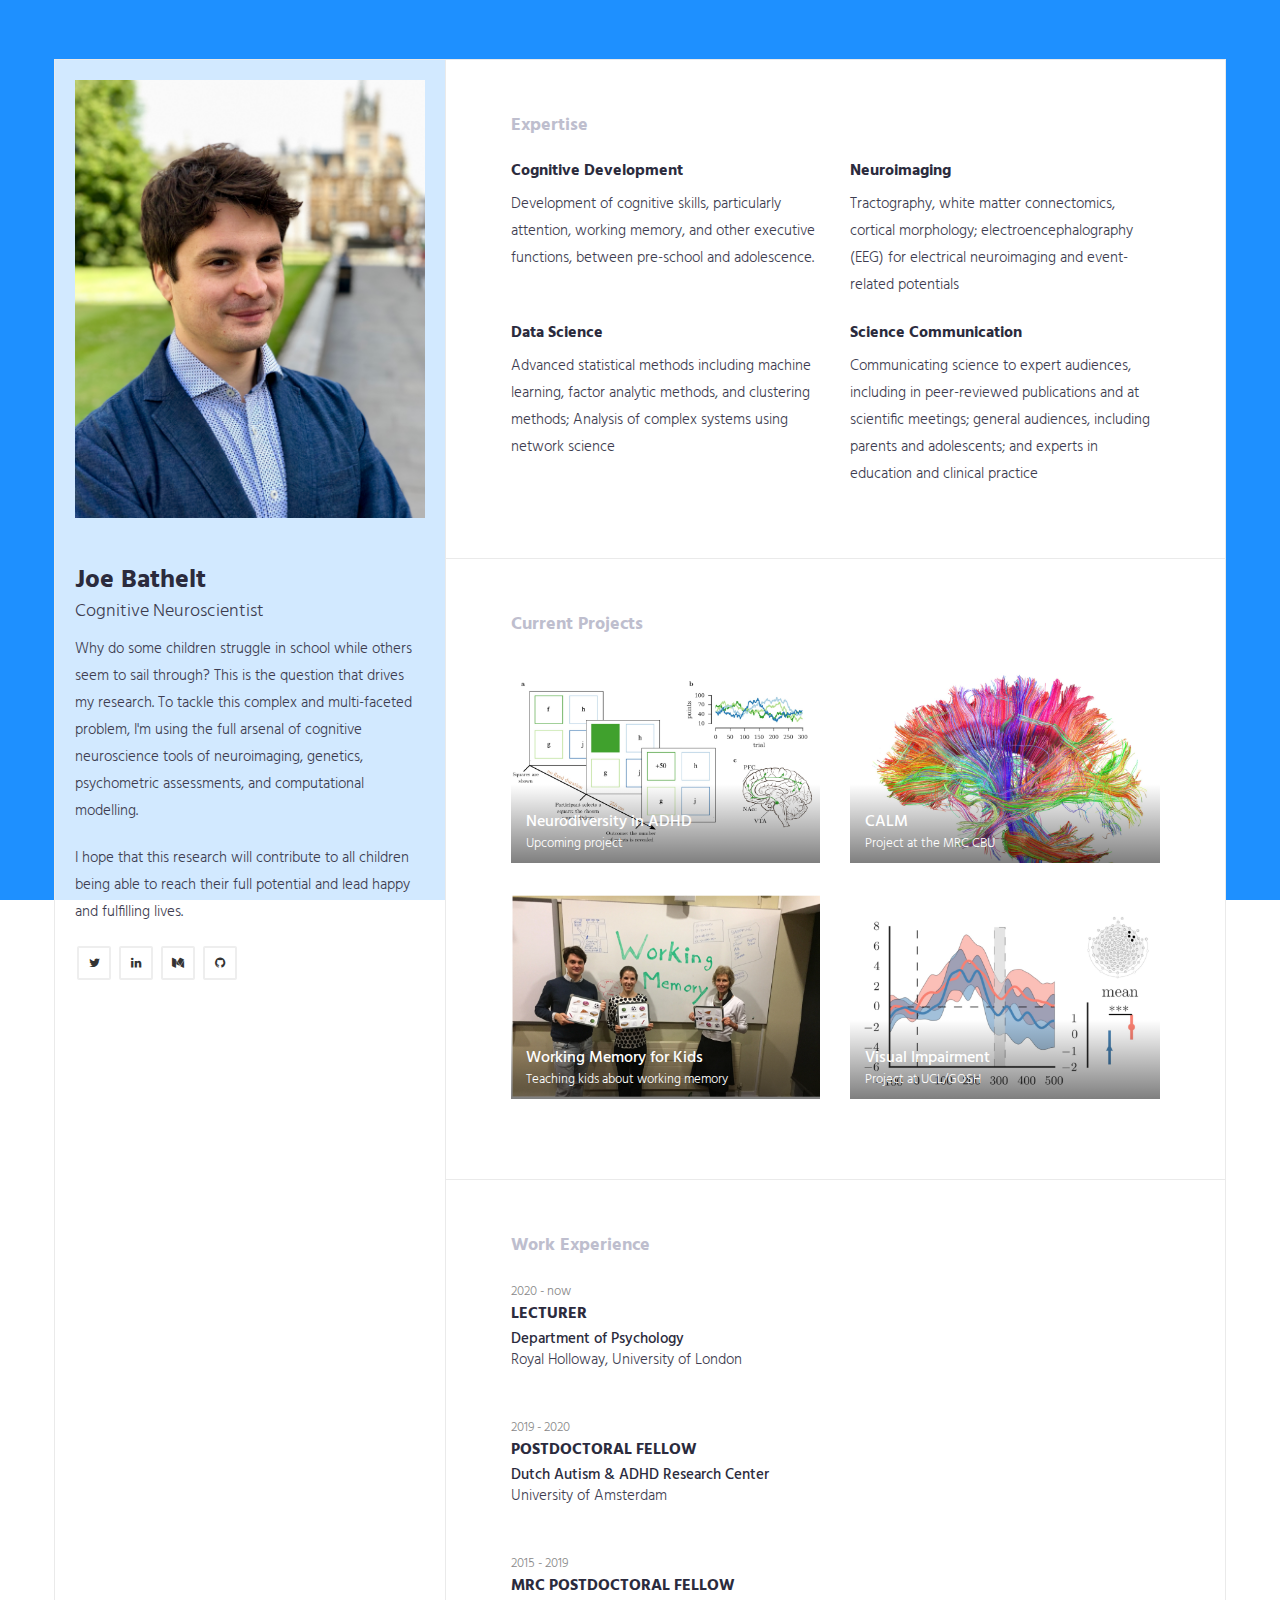
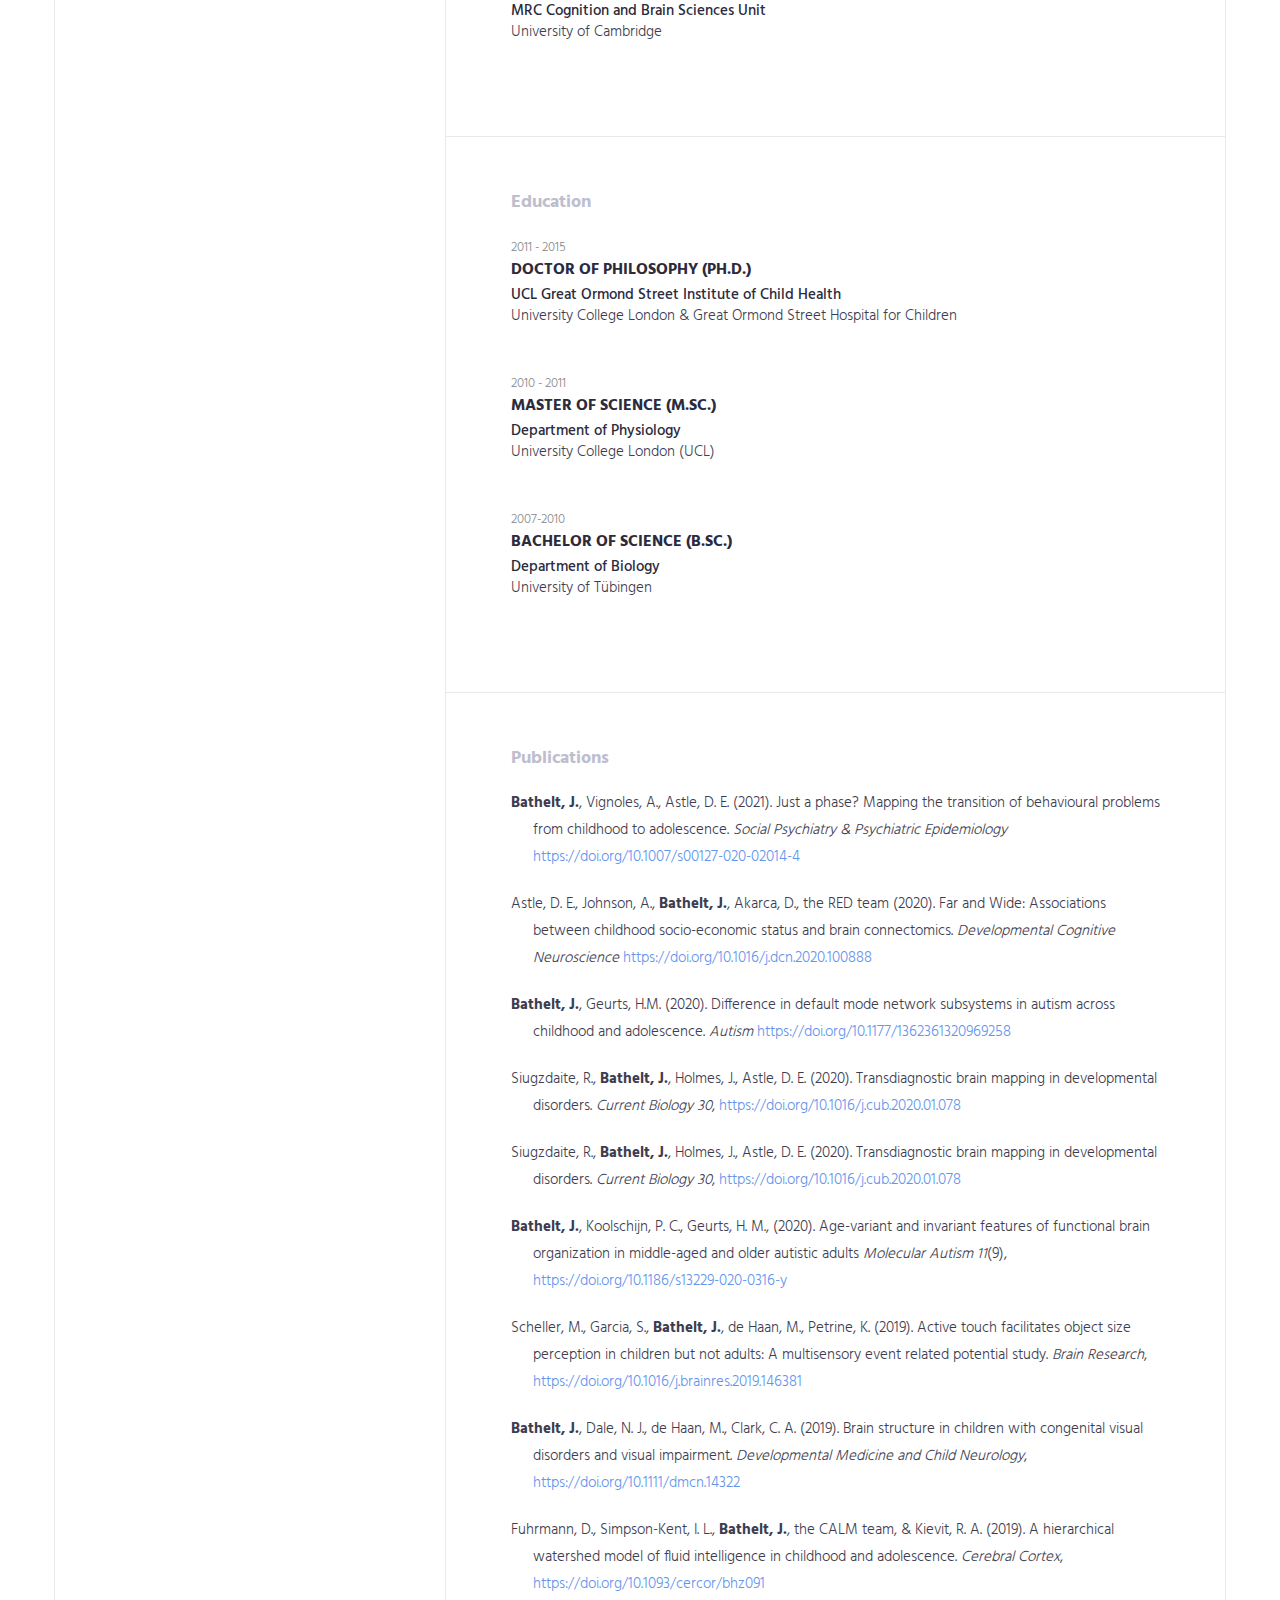
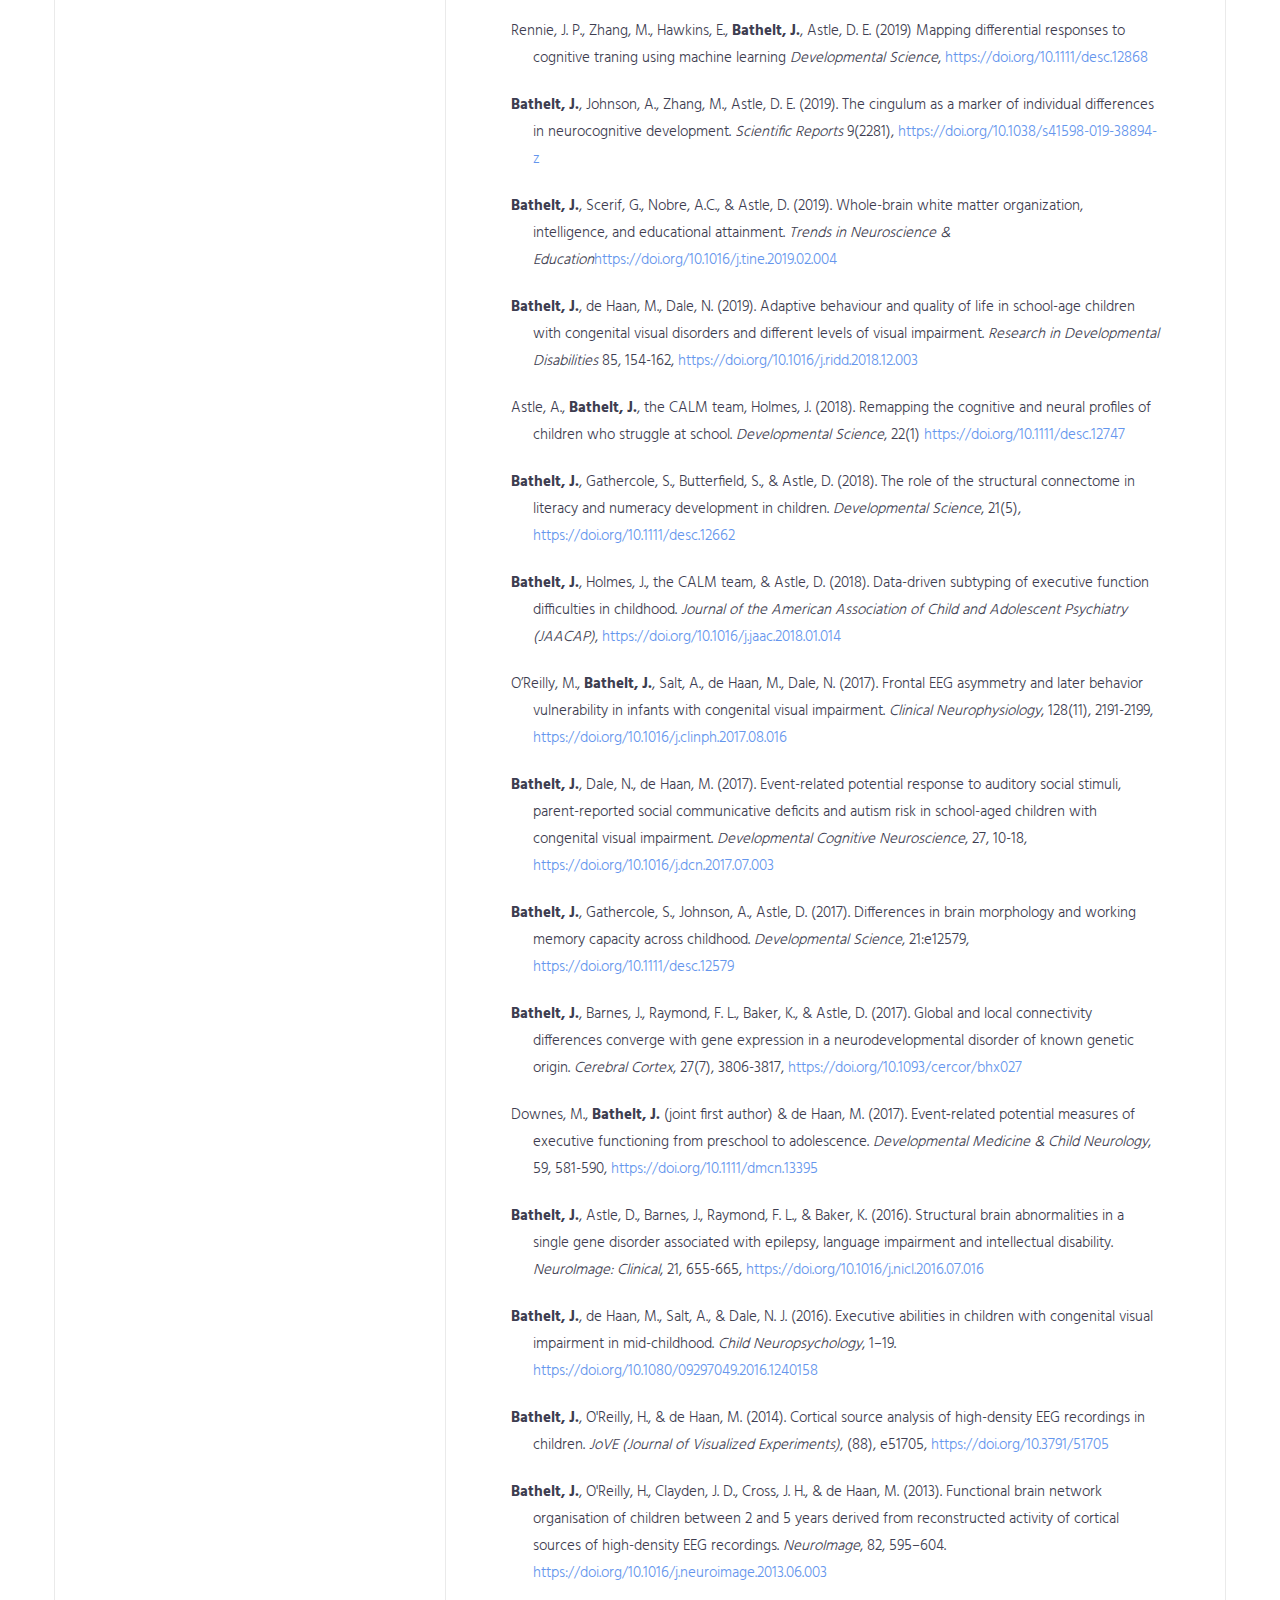
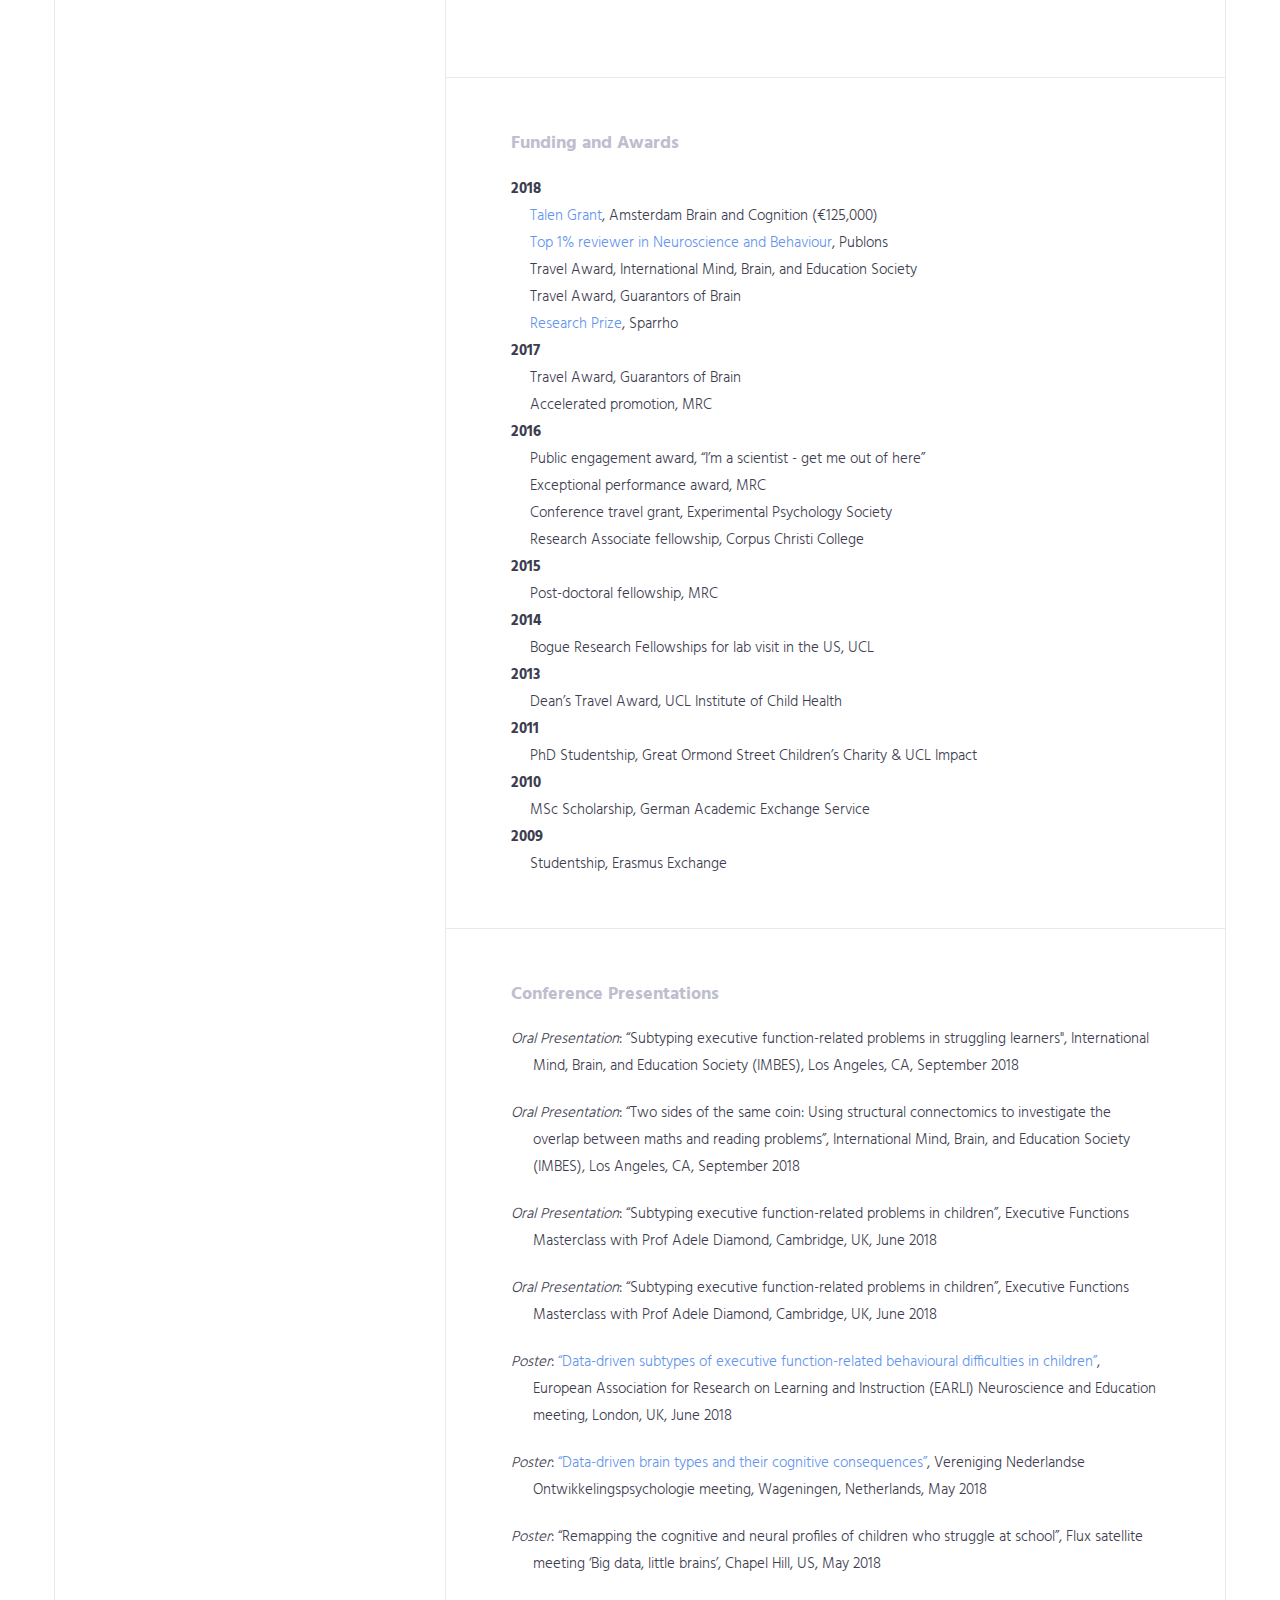
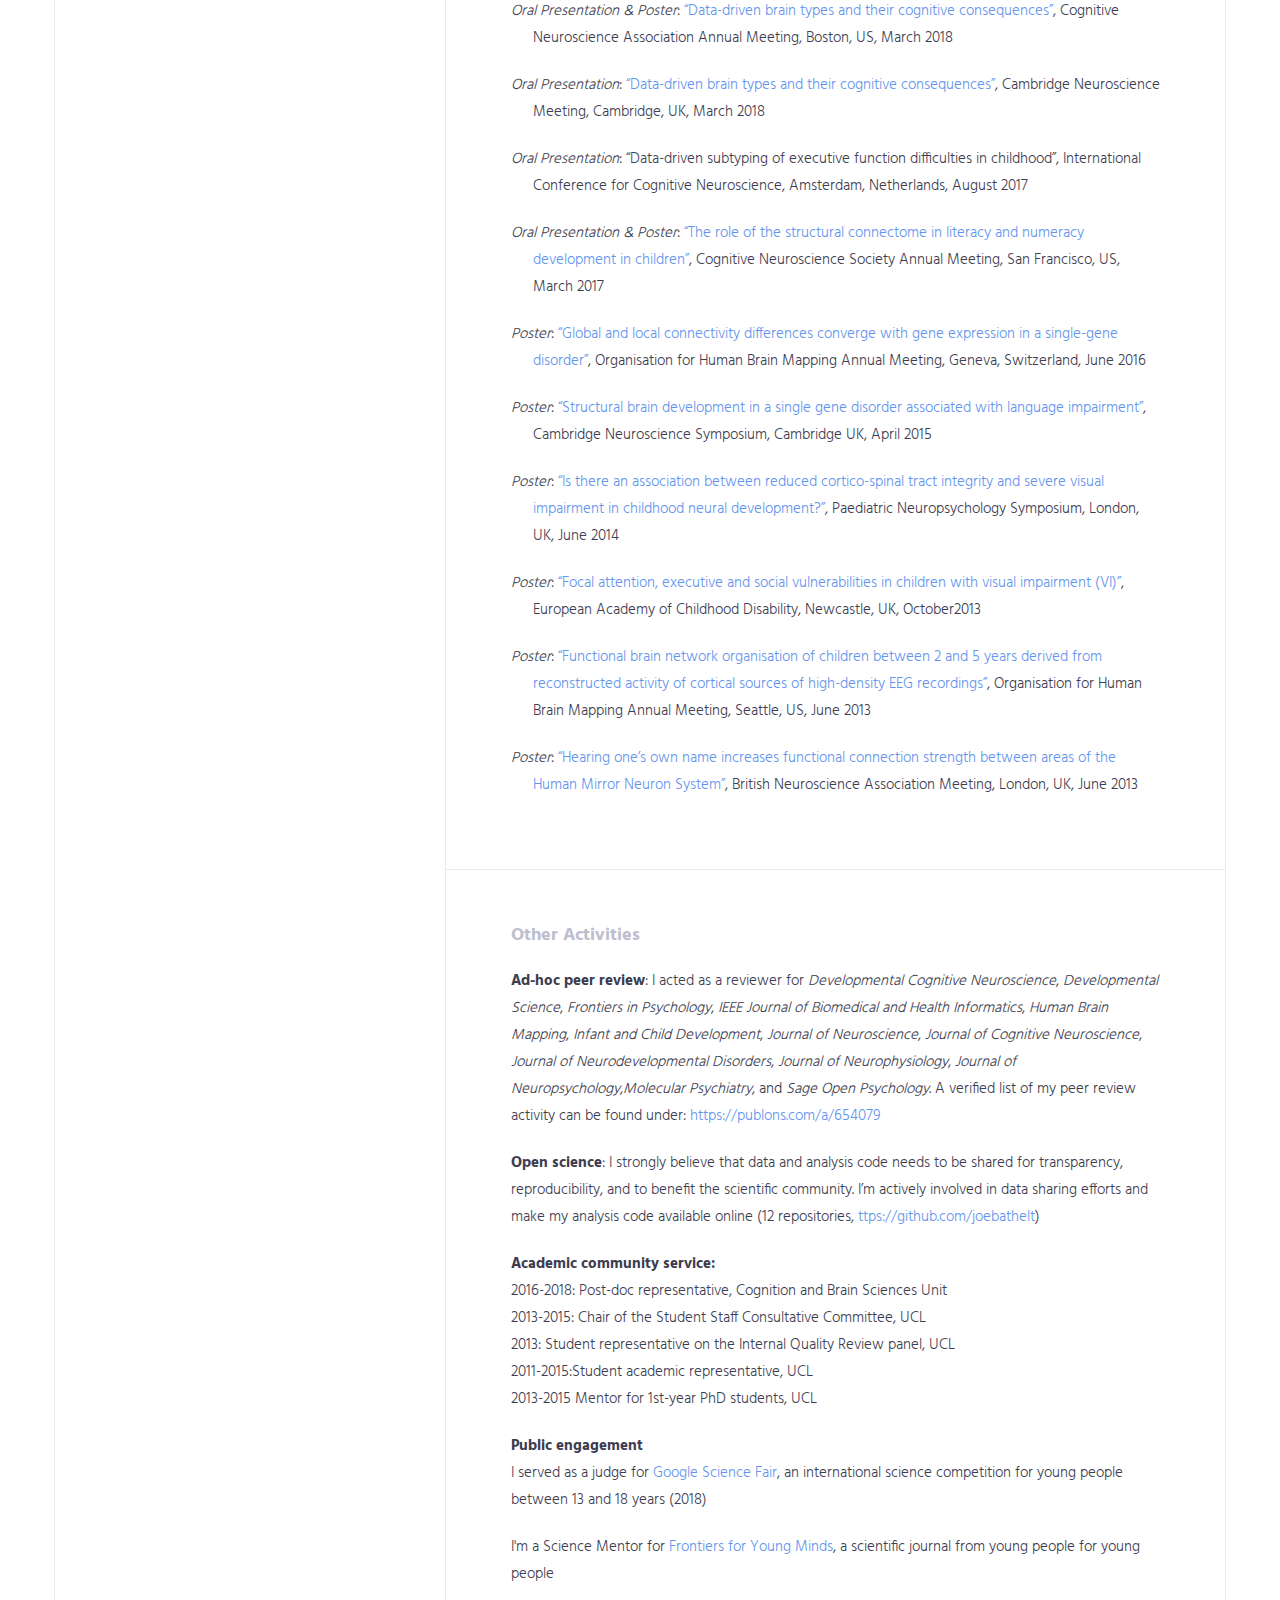
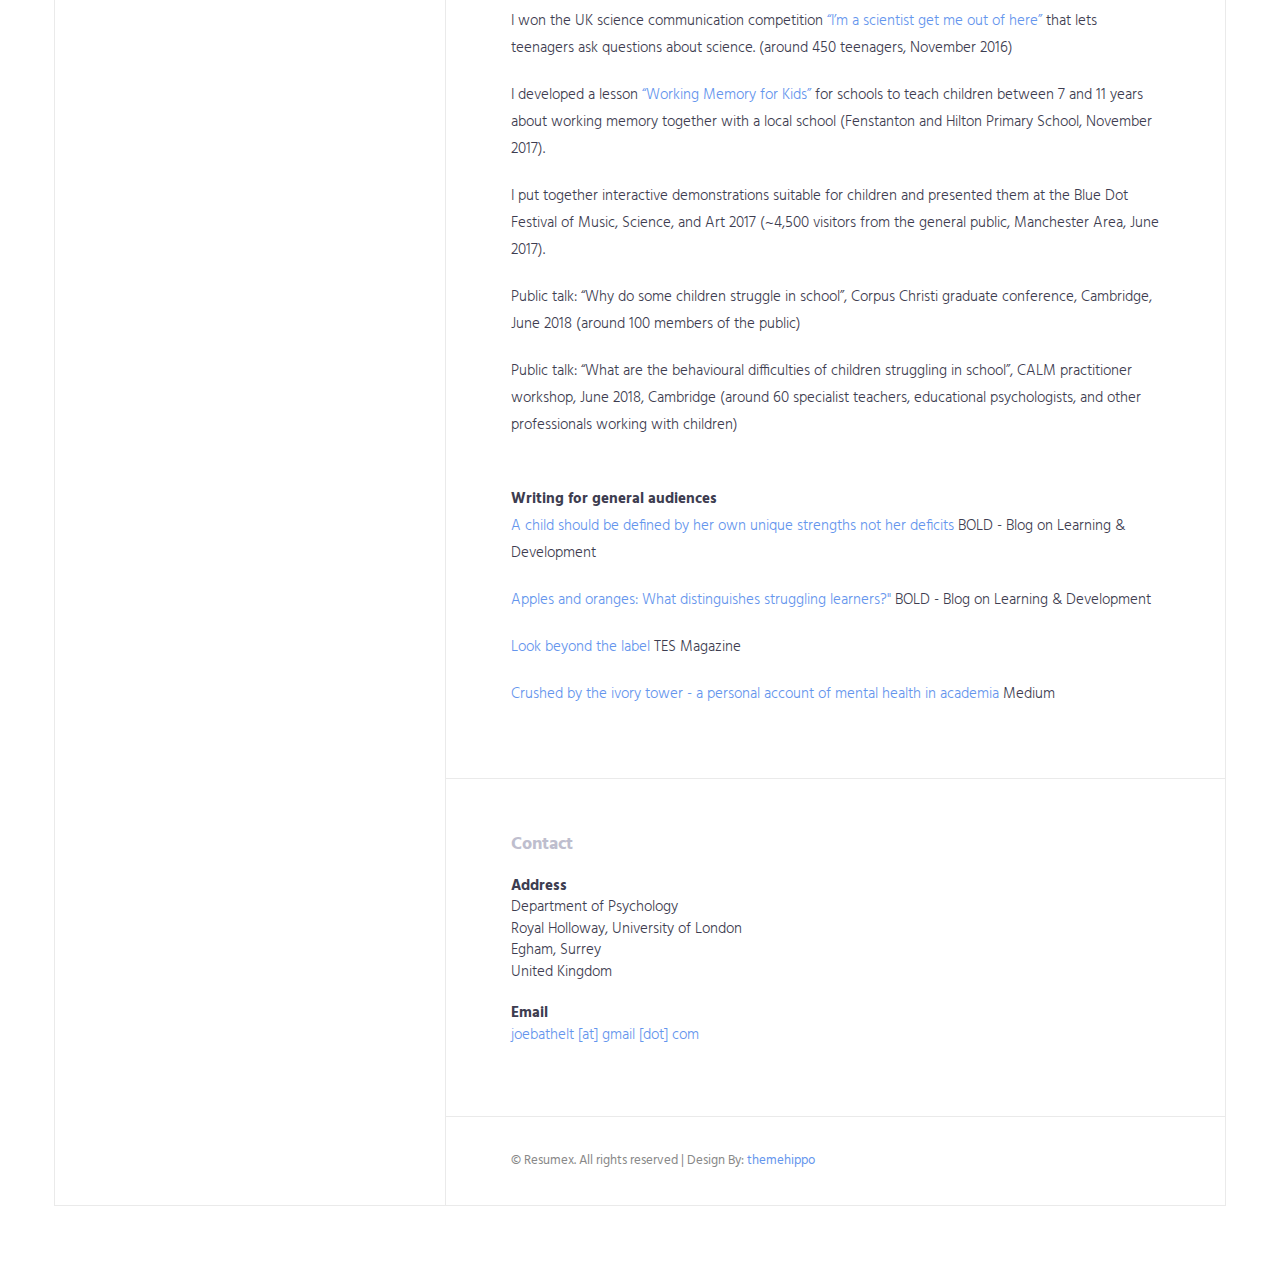
==== index.html @ 4c6da4e3 "updated blog links" ====
<!DOCTYPE html>
<html>
<head>
    <meta charset="utf-8">
    <meta http-equiv="X-UA-Compatible" content="IE=edge">
    <meta name="viewport" content="width=device-width, initial-scale=1">
    <meta name="description" content="Joe Bathelt, Cognitive Neuroscientist">
    <meta name="keywords" content="Joe Bathelt, Johannes Bathelt, cognitive neuroscience, brain development, children, development, brain">
    <meta name="author" content="Joe Bathelt">
    <meta name="robots" content="index, follow">
    <!-- The above 3 meta tags *must* come first in the head; any other head content must come *after* these tags -->
    <title>Joe Bathelt - Cognitive Neuroscientist</title>

    <!-- favicon -->
    <link href="img/favicon.png" rel=icon>

    <!-- web-fonts -->
    <link href="https://fonts.googleapis.com/css?family=Hind:300,400,500,600,700" rel="stylesheet">

    <!-- font-awesome -->
    <link href="css/font-awesome.min.css" rel="stylesheet">

    <!-- Bootstrap -->
    <link href="css/bootstrap.min.css" rel="stylesheet">

    <!-- Style CSS -->
    <link href="css/style.css" rel="stylesheet">

    <!-- HTML5 shim and Respond.js for IE8 support of HTML5 elements and media queries -->
    <!-- WARNING: Respond.js doesn't work if you view the page via file:// -->
    <!--[if lt IE 9]>
    <script src="https://oss.maxcdn.com/html5shiv/3.7.2/html5shiv.min.js"></script>
    <script src="https://oss.maxcdn.com/respond/1.4.2/respond.min.js"></script>
    <![endif]-->
</head>
<body id="page-top" data-spy="scroll" data-target=".navbar">
<div id="main-wrapper">
<!-- Page Preloader -->
<div id="preloader">
    <div id="status">
        <div class="status-mes"></div>
    </div>
</div>

<div class="columns-block container">
<div class="left-col-block blocks">
    <header class="header theiaStickySidebar">
        <div class="profile-img">
            <img src="img/img-profile.jpg" class="img-responsive" alt=""/>
        </div>
        <div class="content">
            <h1>Joe Bathelt</h1>
            <span class="lead">Cognitive Neuroscientist</span>

            <div class="about-text">
                <p>
                    Why do some children struggle in school while others seem to sail through? This is the question that drives my research. To tackle this complex and multi-faceted problem, I'm using the full arsenal of cognitive neuroscience tools of neuroimaging, genetics, psychometric assessments, and computational modelling.
                </p>

                <p>
                    I hope that this research will contribute to all children being able to reach their full potential and lead happy and fulfilling lives.
                </p>

            </div>


            <ul class="social-icon">
                <li><a href="https://twitter.com/JoeBathelt"><i class="fa fa-twitter" aria-hidden="true"></i></a></li>
                <li><a href="https://www.linkedin.com/in/joe-bathelt-2bbb9266"><i class="fa fa-linkedin" aria-hidden="true"></i></a></li>
                <li><a href="https://medium.com/@joebathelt"><i class="fa fa-medium" aria-hidden="true"></i></a></li>
                <li><a href="https://github.com/JoeBathelt"><i class="fa fa-github" aria-hidden="true"></i></a></li>
            </ul>
        </div>

    </header>
    <!-- .header-->
</div>
<!-- .left-col-block -->


<div class="right-col-block blocks">
<div class="theiaStickySidebar">

<section class="expertise-wrapper section-wrapper gray-bg">
    <div class="container-fluid">
        <div class="row">
            <div class="col-md-12">
                <div class="section-title">
                    <h2>Expertise</h2>
                </div>
            </div>
        </div>
        <!-- .row -->

        <div class="row">
            <div class="col-md-6">
                <div class="expertise-item">
                    <h3>Cognitive Development</h3>

                    <p>
                        Development of cognitive skills, particularly attention, working memory, and other executive functions, between pre-school and adolescence.
                    </p>
                </div>
            </div>
            <div class="col-md-6">
                <div class="expertise-item">
                    <h3>Neuroimaging</h3>

                    <p>
                        Tractography, white matter connectomics, cortical morphology; electroencephalography (EEG) for electrical neuroimaging and event-related potentials
                    </p>
                </div>
            </div>
        </div>
        <div class="row">
            <div class="col-md-6">
                <div class="expertise-item">
                    <h3>Data Science</h3>

                    <p>
                        Advanced statistical methods including machine learning, factor analytic methods, and clustering methods; Analysis of complex systems using network science
                    </p>
                </div>
            </div>

            <div class="col-md-6">
                <div class="expertise-item">
                    <h3>Science Communication</h3>

                    <p>
                        Communicating science to expert audiences, including in peer-reviewed publications and at scientific meetings; general audiences, including parents and adolescents; and experts in education and clinical practice
                    </p>
                </div>
            </div>

        </div>


    </div>
</section>

<section class="section-wrapper portfolio-section">
    <div class="container-fluid">
        <div class="row">
            <div class="col-md-12">
                <div class="section-title">
                    <h2>Current Projects</h2>
                </div>
            </div>
        </div>
        <div class="row">
            <div class="col-md-6">
                <a class="portfolio-item" href="http://square-pegs.info">
                    <div class="portfolio-thumb">
                        <img src="img/portfolio-1.jpg" alt="">
                    </div>

                    <div class="portfolio-info">
                        <h3>Neurodiversity in ADHD</h3>
                        <small>Upcoming project</small>
                    </div>
                    <!-- portfolio-info -->
                </a>
                <!-- .portfolio-item -->
            </div>
            <div class="col-md-6">
                <a class="portfolio-item" href="http://calm.mrc-cbu.cam.ac.uk">
                    <div class="portfolio-thumb">
                        <img src="img/portfolio-2.jpg" alt="">
                    </div>

                    <div class="portfolio-info">
                        <h3>CALM</h3>
                        <small>Project at the MRC CBU</small>
                    </div>
                    <!-- portfolio-info -->
                </a>
                <!-- .portfolio-item -->
            </div>
            <div class="col-md-6">
                <a class="portfolio-item" href="http://www.mrc-cbu.cam.ac.uk/working-memory-for-kids/">
                    <div class="portfolio-thumb">
                        <img src="img/portfolio-3.jpg" alt="">
                    </div>

                    <div class="portfolio-info">
                        <h3>Working Memory for Kids</h3>
                        <small>Teaching kids about working memory</small>
                    </div>
                    <!-- portfolio-info -->
                </a>
                <!-- .portfolio-item -->
            </div>
            <div class="col-md-6">
                <a class="portfolio-item" href="http://www.homepages.ucl.ac.uk/~ucbtjob/PersonalSite/Projects.html">
                    <div class="portfolio-thumb">
                        <img src="img/portfolio-4.jpg" alt="">
                    </div>

                    <div class="portfolio-info">
                        <h3>Visual Impairment</h3>
                        <small>Project at UCL/GOSH</small>
                    </div>
                    <!-- portfolio-info -->
                </a>
                <!-- .portfolio-item -->
            </div>

        </div>
        <!-- /.row -->
    </div>
</section>
<!-- .portfolio -->

<section class="section-wrapper section-experience gray-bg">
    <div class="container-fluid">
        <div class="row">
            <div class="col-md-12">
                <div class="section-title"><h2>Work Experience</h2></div>
            </div>
        </div>
        <!--.row-->
        <div class="row">
            <div class="col-md-12">
                <div class="content-item">
                    <small>2020 - now</small>
                    <h3>Lecturer</h3>
                    <h4>Department of Psychology</h4>
                    <p>Royal Holloway, University of London</p>
                </div>
            </div>
        </div>
        <div class="row">
            <div class="col-md-12">
                <div class="content-item">
                    <small>2019 - 2020</small>
                    <h3>Postdoctoral Fellow</h3>
                    <h4>Dutch Autism & ADHD Research Center</h4>
                    <p>University of Amsterdam</p>
                </div>
            </div>
        </div>
        <div class="row">
            <div class="col-md-12">
                <div class="content-item">
                    <small>2015 - 2019</small>
                    <h3>MRC Postdoctoral Fellow</h3>
                    <h4>MRC Cognition and Brain Sciences Unit</h4>
                    <p>University of Cambridge</p>
                </div>
            </div>
        </div>
        <!--.row-->
    </div>
    <!-- .container-fluid -->

</section>
<!-- .section-experience -->

<section class="section-wrapper section-education">
    <div class="container-fluid">
        <div class="row">
            <div class="col-md-12">
                <div class="section-title"><h2>Education</h2></div>
            </div>
        </div>
        <!--.row-->
        <div class="row">
            <div class="col-md-12">
                <div class="content-item">
                    <small>2011 - 2015</small>
                    <h3>Doctor of Philosophy (Ph.D.)</h3>
                    <h4>UCL Great Ormond Street Institute of Child Health</h4>

                    <p>University College London & Great
        Ormond Street Hospital for Children</p>
                </div>
                <!-- .experience-item -->
                <div class="content-item">
                    <small>2010 - 2011</small>
                    <h3>Master of Science (M.Sc.)</h3>
                    <h4>Department of Physiology</h4>

                    <p>University College London (UCL)</p>
                </div>
                <!-- .experience-item -->
                <div class="content-item">
                    <small>2007-2010</small>
                    <h3>Bachelor of Science (B.Sc.)</h3>
                    <h4>Department of Biology</h4>

                    <p>University of Tübingen</p>
                </div>
                <!-- .experience-item -->
            </div>
        </div>
        <!--.row-->
    </div>
    <!-- .container-fluid -->

</section>
<!-- .section-education -->

<section class="section-wrapper section-interest gray-bg">
    <div class="container-fluid">
        <div class="row">
            <div class="col-md-12">
                <div class="section-title">
                    <h2>Publications</h2>
                </div>
            </div>
        </div>
        <!-- .row -->

        <div class="row">
            <div class="col-md-12">
                <div class="content-item">
                    <p class="hangingindent"><b>Bathelt, J.</b>, Vignoles, A., Astle, D. E. (2021). Just a phase? Mapping the transition of behavioural problems from childhood to adolescence. <i>Social Psychiatry & Psychiatric Epidemiology</i> <a href="https://doi.org/10.1007/s00127-020-02014-4">https://doi.org/10.1007/s00127-020-02014-4</a></p>

                    <p class="hangingindent">Astle, D. E., Johnson, A., <b>Bathelt, J.</b>, Akarca, D., the RED team (2020). Far and Wide: Associations between childhood socio-economic status and brain connectomics. <i>Developmental Cognitive Neuroscience</i> <a href="https://doi.org/10.1016/j.dcn.2020.100888">https://doi.org/10.1016/j.dcn.2020.100888</a></p>

                    <p class="hangingindent"><b>Bathelt, J.</b>, Geurts, H.M. (2020). Difference in default mode network subsystems in autism across childhood and adolescence. <i>Autism</i> <a href="https://doi.org/10.1177/1362361320969258">https://doi.org/10.1177/1362361320969258</a></p>

                    <p class="hangingindent">Siugzdaite, R., <b>Bathelt, J.</b>, Holmes, J., Astle, D. E. (2020). Transdiagnostic brain mapping in developmental disorders. <i>Current Biology 30</i>, <a href="https://doi.org/10.1016/j.cub.2020.01.078">https://doi.org/10.1016/j.cub.2020.01.078</a></p>

                    <p class="hangingindent">Siugzdaite, R., <b>Bathelt, J.</b>, Holmes, J., Astle, D. E. (2020). Transdiagnostic brain mapping in developmental disorders. <i>Current Biology 30</i>, <a href="https://doi.org/10.1016/j.cub.2020.01.078">https://doi.org/10.1016/j.cub.2020.01.078</a></p>

                    <p class="hangingindent"><b>Bathelt, J.</b>, Koolschijn, P. C., Geurts, H. M., (2020). Age-variant and invariant features of functional brain organization in middle-aged and older autistic adults <i>Molecular Autism 11</i>(9), <a href="https://doi.org/10.1186/s13229-020-0316-y">https://doi.org/10.1186/s13229-020-0316-y</a></p>

                    <p class="hangingindent">Scheller, M., Garcia, S., <b>Bathelt, J.</b>, de Haan, M., Petrine, K. (2019). Active touch facilitates object size perception in children but not adults: A multisensory event related potential study. <i>Brain Research</i>, <a href="https://doi.org/10.1016/j.brainres.2019.146381">https://doi.org/10.1016/j.brainres.2019.146381</a></p>

                    <p class="hangingindent"><b>Bathelt, J.</b>, Dale, N. J., de Haan, M., Clark, C. A. (2019). Brain structure in children with congenital visual disorders and visual impairment. <i>Developmental Medicine and Child Neurology</i>, <a href="https://doi.org/10.1111/dmcn.14322">https://doi.org/10.1111/dmcn.14322</a></p>

                    <p class="hangingindent">Fuhrmann, D., Simpson-Kent, I. L., <b>Bathelt, J.</b>, the CALM team, & Kievit, R. A. (2019). A hierarchical watershed model of fluid intelligence in childhood and adolescence. <i>Cerebral Cortex</i>, <a href="https://doi.org/10.1093/cercor/bhz091">https://doi.org/10.1093/cercor/bhz091</a></p>

                    <p class="hangingindent">Rennie, J. P., Zhang, M., Hawkins, E., <b>Bathelt, J.</b>, Astle, D. E. (2019) Mapping differential responses to cognitive traning using machine learning <i>Developmental Science</i>, <a href="https://doi.org/10.1111/desc.12868">https://doi.org/10.1111/desc.12868</a></p>

                    <p class="hangingindent"><b>Bathelt, J.</b>, Johnson, A., Zhang, M., Astle, D. E. (2019). The cingulum as a marker of individual differences in neurocognitive development. <i>Scientific Reports</i> 9(2281), <a href="https://doi.org/10.1038/s41598-019-38894-z">https://doi.org/10.1038/s41598-019-38894-z</a></p>

                    <p class="hangingindent"><b>Bathelt, J.</b>, Scerif, G., Nobre, A.C., & Astle, D. (2019). Whole-brain white matter organization, intelligence, and educational attainment. <i>Trends in Neuroscience & Education</i><a href="https://doi.org/10.1016/j.tine.2019.02.004">https://doi.org/10.1016/j.tine.2019.02.004</a></p>

                    <p class="hangingindent"><b>Bathelt, J.</b>, de Haan, M., Dale, N. (2019). Adaptive behaviour and quality of life in school-age children with congenital visual disorders and different levels of visual impairment. <i>Research in Developmental Disabilities</i> 85, 154-162, <a href="https://doi.org/10.1016/j.ridd.2018.12.003">https://doi.org/10.1016/j.ridd.2018.12.003</a></p>

                    <p class="hangingindent">Astle, A., <b>Bathelt, J.</b>, the CALM team, Holmes, J. (2018). Remapping the cognitive and neural profiles of children who struggle at school. <i>Developmental Science</i>, 22(1) <a href="https://doi.org/10.1111/desc.12747">https://doi.org/10.1111/desc.12747</a></p>

                    <p class="hangingindent"><b>Bathelt, J.</b>, Gathercole, S., Butterfield, S., & Astle, D. (2018). The role of the structural connectome in literacy and numeracy development in children. <i>Developmental Science</i>, 21(5), <a href="https://doi.org/10.1111/desc.12662">https://doi.org/10.1111/desc.12662
                    </a></p>

                    <p class="hangingindent"><b>Bathelt, J.</b>, Holmes, J., the CALM team, & Astle, D. (2018). Data-driven subtyping of executive function difficulties in childhood. <i>Journal of the American Association of Child and Adolescent Psychiatry (JAACAP)</i>, <a href="https://doi.org/10.1016/j.jaac.2018.01.014">https://doi.org/10.1016/j.jaac.2018.01.014</a></p>

                    <p class="hangingindent">O’Reilly, M., <b>Bathelt, J.</b>, Salt, A., de Haan, M., Dale, N. (2017). Frontal EEG asymmetry and later behavior vulnerability in infants with congenital visual impairment. <i>Clinical Neurophysiology</i>, 128(11), 2191-2199, <a href="https://doi.org/10.1016/j.clinph.2017.08.016">https://doi.org/10.1016/j.clinph.2017.08.016</a></p>

                    <p class="hangingindent"><b>Bathelt, J.</b>, Dale, N., de Haan, M. (2017). Event-related potential response to auditory social stimuli, parent-reported social communicative deficits and autism risk in school-aged children with congenital visual impairment. <i>Developmental Cognitive Neuroscience</i>, 27, 10-18, <a href="https://doi.org/10.1016/j.dcn.2017.07.003">https://doi.org/10.1016/j.dcn.2017.07.003</a></p>

                    <p class="hangingindent"><b>Bathelt, J.</b>, Gathercole, S., Johnson, A., Astle, D. (2017). Differences in brain morphology and working memory capacity across childhood. <i>Developmental Science</i>, 21:e12579, <a href="https://doi.org/10.1111/desc.12579">https://doi.org/10.1111/desc.12579</a></p>

                    <p class="hangingindent"><b>Bathelt, J.</b>, Barnes, J., Raymond, F. L., Baker, K., & Astle, D. (2017). Global and local connectivity differences converge with gene expression in a neurodevelopmental disorder of known genetic origin. <i>Cerebral Cortex</i>, 27(7), 3806-3817, <a href="https://doi.org/10.1093/cercor/bhx027">https://doi.org/10.1093/cercor/bhx027</a></p>

                    <p class="hangingindent">Downes, M., <b>Bathelt, J.</b> (joint first author) & de Haan, M. (2017). Event‐related potential measures of executive functioning from preschool to adolescence. <i>Developmental Medicine & Child Neurology</i>, 59, 581-590, <a href="https://doi.org/10.1111/dmcn.13395">https://doi.org/10.1111/dmcn.13395</a></p>

                    <p class="hangingindent"><b>Bathelt, J.</b>, Astle, D., Barnes, J., Raymond, F. L., & Baker, K. (2016). Structural brain abnormalities in a single gene disorder associated with epilepsy, language impairment and intellectual disability. <i>NeuroImage: Clinical</i>, 21, 655-665, <a href="https://doi.org/10.1016/j.nicl.2016.07.016">https://doi.org/10.1016/j.nicl.2016.07.016</a></p>

                    <p class="hangingindent"><b>Bathelt, J.</b>, de Haan, M., Salt, A., & Dale, N. J. (2016). Executive abilities in children with congenital visual impairment in mid-childhood. <i>Child Neuropsychology</i>, 1–19. <a href="https://doi.org/10.1080/09297049.2016.1240158">https://doi.org/10.1080/09297049.2016.1240158</a></p>

                    <p class="hangingindent"><b>Bathelt, J.</b>, O'Reilly, H., & de Haan, M. (2014). Cortical source analysis of high-density EEG recordings in children. <i>JoVE (Journal of Visualized Experiments)</i>, (88), e51705, <a href="https://doi.org/10.3791/51705">https://doi.org/10.3791/51705</a></p>

                    <p class="hangingindent"><b>Bathelt, J.</b>, O'Reilly, H., Clayden, J. D., Cross, J. H., & de Haan, M. (2013). Functional brain network organisation of children between 2 and 5 years derived from reconstructed activity of cortical sources of high-density EEG recordings. <i>NeuroImage</i>, 82, 595–604. <a href="https://doi.org/10.1016/j.neuroimage.2013.06.003">https://doi.org/10.1016/j.neuroimage.2013.06.003</a></p>
                </div>
            </div>
        </div>
        <!-- .row -->

    </div>
</section>
<!-- .section-publications -->

<section class="section-wrapper section-interest gray-bg">
    <div class="container-fluid">
        <div class="row">
            <div class="col-md-12">
                <div class="section-title">
                    <h2>Funding and Awards</h2>
                </div>
            </div>
        </div>
        <!-- .row -->
        <ul>
        <ul><b>2018</b>
            <li>&emsp; <a href="http://abc.uva.nl/abc-grants/abc-talent-grant/abc-talent-grant.html">Talen Grant</a>, Amsterdam Brain and Cognition (€125,000)
            <li>&emsp; <a href="https://publons.com/awards/2018/esi/?name=Joe%20Bathelt&esi=15">Top 1% reviewer in Neuroscience and Behaviour</a>, Publons </li>
            <li>&emsp; Travel Award, International Mind, Brain, and Education Society</li>
            <li>&emsp; Travel Award, Guarantors of Brain</li>
            <li>&emsp; <a href="https://medium.com/sparrho/meet-our-april-researcher-prize-winners-ee1c610aac7f">Research Prize</a>, Sparrho</li>
        </ul>
        <ul><b>2017</b>
            <li>&emsp; Travel Award, Guarantors of Brain</li>
            <li>&emsp; Accelerated promotion, MRC</li>
        </ul>
        <ul><b>2016</b>
            <li>&emsp; Public engagement award, “I’m a scientist - get me out of here”</li>
            <li>&emsp; Exceptional performance award, MRC</li>
            <li>&emsp; Conference travel grant, Experimental Psychology Society</li>
            <li>&emsp; Research Associate fellowship, Corpus Christi College</li>
        </ul>
        <ul><b>2015</b>
            <li>&emsp; Post-doctoral fellowship, MRC</li>
        </ul>
        <ul><b>2014</b>
            <li>&emsp; Bogue Research Fellowships for lab visit in the US, UCL</li>
        </ul>
        <ul><b>2013</b>
            <li>&emsp; Dean’s Travel Award, UCL Institute of Child Health</li>
        </ul>
        <ul><b>2011</b>
            <li>&emsp; PhD Studentship, Great Ormond Street Children’s Charity & UCL Impact</li>
        </ul>
        <ul><b>2010</b>
            <li>&emsp; MSc Scholarship, German Academic Exchange Service</li>
        <ul><b>2009</b>
            <li>&emsp; Studentship, Erasmus Exchange</li>
        </ul>
    </ul>
    </div>
</section>

<section class="section-wrapper section-interest gray-bg">
    <div class="container-fluid">
        <div class="row">
            <div class="col-md-12">
                <div class="section-title">
                    <h2>Conference Presentations</h2>
                </div>
            </div>
        </div>
        <p class="hangingindent">
            <i>Oral Presentation</i>: “Subtyping executive function-related problems in struggling learners", International Mind, Brain, and Education Society (IMBES), Los Angeles, CA, September 2018
        </p>
        <p class="hangingindent">
            <i>Oral Presentation</i>: “Two sides of the same coin: Using structural connectomics to investigate the overlap between maths and reading problems”, International Mind, Brain, and Education Society (IMBES), Los Angeles, CA, September 2018
        </p>
        <p class="hangingindent">
            <i>Oral Presentation</i>: “Subtyping executive function-related problems in children”, Executive Functions Masterclass with Prof Adele Diamond, Cambridge, UK, June 2018
        </p>
        <p class="hangingindent"><i>Oral Presentation</i>: “Subtyping executive function-related problems in children”, Executive Functions Masterclass with Prof Adele Diamond, Cambridge, UK, June 2018</p>
        <p class="hangingindent"><i>Poster</i>: <a href="https://www.researchgate.net/publication/323012342_Data-Driven_Subtyping_of_Executive-Function-Related_Behavioral_Problems_in_Children">“Data-driven subtypes of executive function-related behavioural difficulties in children”</a>, European Association for Research on Learning and Instruction (EARLI) Neuroscience and Education meeting, London, UK, June 2018</p>
        <p class="hangingindent"><i>Poster</i>: <a href="https://www.researchgate.net/publication/322077103_Data-driven_brain-types_and_their_cognitive_consequences?_sg=ewVQsm5fpoysdtZ3Q0kDc5uwSTcbq7hDfhIdkdDQczATt-zMObr-Z5uwl16pYBO988Ie35gcLQln_ASL42XKAQ857c0ws0sh4BGM94q9.9tJXmlbP-uKu-NQk9-Ne83_Gaxs-CRTnjdVdi1NFFBY6FbqY4dLW-Ne8k-Ig45VG-EUt8_j5mKbiutWllfZNtQ">“Data-driven brain types and their cognitive consequences”</a>, Vereniging Nederlandse Ontwikkelingspsychologie meeting, Wageningen, Netherlands, May 2018</p>
        <p class="hangingindent"><i>Poster</i>: “Remapping the cognitive and neural profiles of children who struggle at school”, Flux satellite meeting ‘Big data, little brains’, Chapel Hill, US, May 2018</p>
        <p class="hangingindent"><i>Oral Presentation & Poster</i>: <a href="https://www.researchgate.net/publication/322077103_Data-driven_brain-types_and_their_cognitive_consequences?_sg=ewVQsm5fpoysdtZ3Q0kDc5uwSTcbq7hDfhIdkdDQczATt-zMObr-Z5uwl16pYBO988Ie35gcLQln_ASL42XKAQ857c0ws0sh4BGM94q9.9tJXmlbP-uKu-NQk9-Ne83_Gaxs-CRTnjdVdi1NFFBY6FbqY4dLW-Ne8k-Ig45VG-EUt8_j5mKbiutWllfZNtQ">“Data-driven brain types and their cognitive consequences”</a>, Cognitive Neuroscience Association Annual Meeting, Boston, US, March 2018</p>
        <p class="hangingindent"><i>Oral Presentation</i>: <a href="https://www.researchgate.net/publication/322077103_Data-driven_brain-types_and_their_cognitive_consequences?_sg=ewVQsm5fpoysdtZ3Q0kDc5uwSTcbq7hDfhIdkdDQczATt-zMObr-Z5uwl16pYBO988Ie35gcLQln_ASL42XKAQ857c0ws0sh4BGM94q9.9tJXmlbP-uKu-NQk9-Ne83_Gaxs-CRTnjdVdi1NFFBY6FbqY4dLW-Ne8k-Ig45VG-EUt8_j5mKbiutWllfZNtQ">“Data-driven brain types and their cognitive consequences”</a>, Cambridge Neuroscience Meeting, Cambridge, UK, March 2018</p>
        <p class="hangingindent"><i>Oral Presentation</i>: “Data-driven subtyping of executive function difficulties in childhood”, International Conference for Cognitive Neuroscience, Amsterdam, Netherlands, August 2017</p>
        <p class="hangingindent"><i>Oral Presentation & Poster</i>: <a href="https://www.researchgate.net/publication/315117672_The_role_of_the_structural_connectome_in_literacy_and_numeracy_development_in_children?_sg=uU6Th_NGRGzMjzTjxJSIdD-6nnEj73TAKsDByvUeUS-l8lQoEFpVzZeJShZNo5tw4L4kcs-1MLG_bUDIxw77JP4Uzj8qR029T6pDfTRJ.1aMb1NNqwZWsBjfktAYQFVoHeW7l8HriUQCWc80KqU0gX42ZuOY6KENYzE8mnraEME23WCrNFXlFZ9p9g4eZNg">“The role of the structural connectome in literacy and numeracy development in children”</a>, Cognitive Neuroscience Society Annual Meeting, San Francisco, US, March 2017</p>
        <p class="hangingindent"><i>Poster</i>: <a hre="https://www.researchgate.net/publication/303738812_Global_and_local_connectivity_differences_converge_with_gene_expression_in_a_single-gene_disorder?_sg=TUBj-KQjIBYN-29zjqkTNmZaFgvnUDf3dnZ8_exvuChgD3ndMGYaf4sNFEDjSCxby1Vq-4l2yPj4AEdwYNCoTe8tzGAgG6rr304zKXnt.mcFHDKcUzFAd-g8KbgLxrMB_w5xuROYOwgNIyM_dBluFDUyY2RyXStkvAezyvbi6yZ9aUAeVb1JKArxvZQyhcg">“Global and local connectivity differences converge with gene expression in a single-gene disorder”</a>, Organisation for Human Brain Mapping Annual Meeting, Geneva, Switzerland, June 2016</p>
        <p class="hangingindent"><i>Poster</i>: <a href="https://www.researchgate.net/publication/281451854_Structural_brain_development_in_a_single_gene_disorder_associated_with_language_impairment?_sg=s0RQ7gD0dGZQ4nNgYViwloXuqzJU6fTuuvax80Kc0Kv-14rym_taFoLbZ9CpOH51IkmMvLf4XhdhHM7fDKzBqJbx7nr1no9pNIjBQRze.A5tPZNB7wsR-PseSKfeCNVYtjqZOVCHvSDCmLMQU2oLMJgRdj-SHy9xm-TK11N85K0C3gWxxwHlSkO-e_q7_sg">“Structural brain development in a single gene disorder associated with language impairment”</a>, Cambridge Neuroscience Symposium, Cambridge UK, April 2015</p>
        <p class="hangingindent"><i>Poster</i>: <a href="https://www.researchgate.net/publication/315117862_Is_there_an_association_between_reduced_cortico-spinal_tract_CST_integrity_and_severe_visual_impairment_in_childhood_neural_development">“Is there an association between reduced cortico-spinal tract integrity and severe visual impairment in childhood neural development?”</a>, Paediatric Neuropsychology Symposium, London, UK, June 2014</p>
        <p class="hangingindent"><i>Poster</i>: <a href="https://www.researchgate.net/publication/315119370_Focal_attention_executive_and_social_vulnerabilities_in_children_with_visual_impairment_VI?_sg=iWAqwytPdFcRafKQPcCzKCEVMpLJ9l3zwD9LZBd1JAVPCFOMR0J7qlvB7h1gvlv0P82CERRk-b_5i5B16xgEjher-qVG3BujMeqQAt0Q.AXP7U1FRLW7bSMVjgpM5qfdRvlxuirZb5b2r95aoU82uuUePaRaYOceO-jCPGDVNNyC7pjJjKA2cXm4NCrxMbg">“Focal attention, executive and social vulnerabilities in children with visual impairment (VI)”</a>, European Academy of Childhood Disability, Newcastle, UK, October2013</p>
        <p class="hangingindent"><i>Poster</i>: <a href="https://www.researchgate.net/publication/315118022_Functional_brain_network_organisation_of_children_between_2_and_5_years_derived_from_reconstructed_activity_of_cortical_sources_of_high-density_EEG_recordings?_sg=rTyJBUowYoA1g5ZFWx59J1Uen3Mu29bdA9u0GEbnu1SrSA2v3my-opn9ucpkbGgQJdh9rkevuAu9oUFiQ3my4f2KutdP4wb8HBy3zYRX.ETXaVCuYoYOCLbYI11huxXpZqiFaTf6wqlL3kFn6j0ChPrZ--dMdwDULTh-uOXEh7m0fgvxx1ylbG7II4eC5xw">“Functional brain network organisation of children between 2 and 5 years derived from reconstructed activity of cortical sources of high-density EEG recordings”</a>, Organisation for Human Brain Mapping Annual Meeting, Seattle, US, June 2013</p>
        <p class="hangingindent"><i>Poster</i>: <a href="https://www.researchgate.net/publication/315117713_Hearing_one's_own_name_increases_functional_connection_strength_between_areas_of_the_Human_Mirror_Neuron_System">“Hearing one’s own name increases functional connection strength between areas of the Human Mirror Neuron System”</a>, British Neuroscience Association Meeting, London, UK, June 2013</p>
    </div>
</section>

<section class="section-wrapper section-interest gray-bg">
    <div class="container-fluid">
        <div class="row">
            <div class="col-md-12">
                <div class="section-title">
                    <h2>Other Activities</h2>
                </div>
            </div>
        </div>
        <p><b>Ad-hoc peer review</b>: I acted as a reviewer for <i>Developmental Cognitive Neuroscience</i>, <i>Developmental Science</i>, <i>Frontiers in Psychology</i>, <i>IEEE Journal of Biomedical and Health Informatics</i>, <i>Human Brain Mapping</i>, <i>Infant and Child Development</i>, <i>Journal of Neuroscience</i>, <i>Journal of Cognitive Neuroscience</i>, <i>Journal of Neurodevelopmental Disorders</i>, <i>Journal of Neurophysiology</i>, <i>Journal of Neuropsychology</i>,<i>Molecular Psychiatry</i>, and <i>Sage Open Psychology</i>. A verified list of my peer review activity can be found under: <a href="https://publons.com/a/654079">https://publons.com/a/654079</a></p>

        <p><b>Open science</b>: I strongly believe that data and analysis code needs to be shared for transparency, reproducibility, and to benefit the scientific community. I’m actively involved in data sharing efforts and make my analysis code available online (12 repositories, <a href="https://github.com/joebathelt">ttps://github.com/joebathelt</a>)</p>

        <p>
        <ul> <b>Academic community service:</b>
            <li>2016-2018: Post-doc representative, Cognition and Brain Sciences Unit </li>
            <li>2013-2015: Chair of the Student Staff Consultative Committee, UCL</li>
            <li>2013: Student representative on the Internal Quality Review panel, UCL</li>
            <li>2011-2015:Student academic representative, UCL</li>
            <li>2013-2015   Mentor for 1st-year PhD students, UCL</li>
        </ul>
        </p>

        <b>Public engagement</b>
        <p>I served as a judge for <a href='https://www.googlesciencefair.com'>Google Science Fair</a>, an international science competition for young people between 13 and 18 years (2018)</p>
        <p>I'm a Science Mentor for <a href="https://kids.frontiersin.org/specialties/neuroscience">Frontiers for Young Minds</a>, a scientific journal from young people for young people</p>
        <p>I won the UK science communication competition <a href="https://about.imascientist.org.uk/2016/brain-zone-report-november-2016/">“I’m a scientist get me out of here”</a> that lets teenagers ask questions about science. (around 450 teenagers, November 2016)</p>
        <p>I developed a lesson <a href="http://www.mrc-cbu.cam.ac.uk/working-memory-for-kids/">“Working Memory for Kids”</a> for schools to teach children between 7 and 11 years about working memory together with a local school (Fenstanton and Hilton Primary School, November 2017).</p>
        <p>I put together interactive demonstrations suitable for children and presented them at the Blue Dot Festival of Music, Science, and Art 2017 (~4,500 visitors from the general public, Manchester Area, June 2017).</p>
        <p>Public talk: “Why do some children struggle in school”, Corpus Christi graduate conference, Cambridge, June 2018 (around 100 members of the public)</p>
        <p>Public talk: “What are the behavioural difficulties of children struggling in school”, CALM practitioner workshop, June 2018, Cambridge (around 60 specialist teachers, educational psychologists, and other professionals working with children)</p>
    </br>
        <b>Writing for general audiences</b>
        <p><a href="https://bold.expert/a-child-should-be-defined-by-her-own-unique-strengths-not-her-deficits/">A child should be defined by her own unique strengths not her deficits</a> BOLD - Blog on Learning & Development</p>
        <p><a href="https://bold.expert/apples-and-oranges-what-distinguishes-struggling-learners/">Apples and oranges: What distinguishes struggling learners?"</a> BOLD - Blog on Learning & Development</p>
        <p><a href="https://www.tes.com/news/tes-magazine/tes-magazine/look-beyond-label">Look beyond the label</a> TES Magazine</p>
        <p><a href="https://medium.com/sparrho/crushed-by-the-ivory-tower-a-personal-account-of-mental-health-in-academia-f36234100688">Crushed by the ivory tower - a personal account of mental health in academia</a> Medium</p>
    </div>
</section>

<section class="section-contact section-wrapper gray-bg">
    <div class="container-fluid">
        <div class="row">
            <div class="col-md-12">
                <div class="section-title">
                    <h2>Contact</h2>
                </div>
            </div>
        </div>
        <!--.row-->
        <div class="row">
            <div class="col-md-12">
                <address>
                    <strong>Address</strong><br>
                    Department of Psychology<br>
                    Royal Holloway, University of London<br>
                    Egham, Surrey<br>
                    United Kingdom<br>
                </address>

                <address>
                    <strong>Email</strong><br>
                    <a href="mailto:joebathelt@gmail.com">joebathelt [at] gmail [dot] com</a>
                </address>
            </div>
        </div>
        <!--.row-->
    </div>
    <!--.container-fluid-->
</section>
<!--.section-contact-->

<footer class="footer">
    <div class="copyright-section">
        <div class="container-fluid">
            <div class="row">
                <div class="col-md-12">
                    <div class="copytext">&copy; Resumex. All rights reserved | Design By: <a
                            href="https://themehippo.com">themehippo</a></div>
                </div>
            </div>
            <!--.row-->
        </div>
        <!-- .container-fluid -->
    </div>
    <!-- .copyright-section -->
</footer>
<!-- .footer -->
</div>
<!-- Sticky -->
</div>
<!-- .right-col-block -->
</div>
<!-- .columns-block -->
</div>
<!-- #main-wrapper -->

<!-- jquery -->
<script src="js/jquery-2.1.4.min.js"></script>

<!-- Bootstrap -->
<script src="js/bootstrap.min.js"></script>
<script src="js/theia-sticky-sidebar.js"></script>
<script src="js/scripts.js"></script>
</body>
</html>
---- css/style.css ----
/*
Template Name: Resumex
Description: HTML5 / CSS3 One Page
Version: 1.0
Author: themehippo.com
*/

/*------------------------------------------------------------------
# [Color codes]

# Body  (text): #3a4750
# Heading Color #444444
# Theme Color (link color) #82b541
# Mid grey (sub header) #f4f4f4
# -------------------------------------------------------------------*/

body {
    font-family : 'Hind', sans-serif;
    font-size   : 15px;
    line-height : 1.8em;
    color       : #3d3d50;
    font-weight : 300;
    background  : url("../img/pattern-bg.png") fixed;
    }

/* --------------------------------------
 * Global Typography
 *------------------------------------------*/

h1, h2, h3, h4, h5, h6 {
    margin : 0 0 15px;
    color  : #2b2b3d;
    }

h1 {
    font-size   : 26px;
    line-height : 1.8em;
    font-weight : 700;
    }

h2 {
    font-size   : 18px;
    line-height : 1.8em;
    font-weight : 700;
    }

h3 {
    font-size   : 16px;
    line-height : 1.8em;
    font-weight : 500;
    }

h4 {
    font-size   : 15px;
    line-height : 1.8em;
    font-weight : 500;
    }

h5 {
    font-size   : 15px;
    line-height : 1.5em;
    font-weight : 500;
    }

h6 {
    font-size   : 15px;
    line-height : 1.5em;
    }

/* --------------------------------------
 * LINK STYLE
 *------------------------------------------*/
a {
    color              : #6495ed;
    text-decoration    : none;
    -webkit-transition : all 0.3s ease 0s;
    -moz-transition    : all 0.3s ease 0s;
    -o-transition      : all 0.3s ease 0s;
    transition         : all 0.3s ease 0s;
    }

a,
a:active,
a:focus,
a:active {
    text-decoration : none;
    outline         : none
    }

a:hover,
a:focus {
    text-decoration : none;
    color           : #ff9800;
    }

p {
    margin-bottom : 20px;
    }

ul {
    margin     : 0;
    padding    : 0;
    list-style : none;
    }

/*------------------
 * Button Style
 *------------------*/
.btn {
    padding        : 14px 30px 11px;
    margin-bottom  : 0;
    font-size      : 14px;
    font-weight    : 500;
    border-radius  : 0;
    border         : 0;
    text-transform : uppercase;
    }

.btn-lg {
    font-weight : 700;
    font-size   : 24px;
    padding     : 15px 30px;
    }

/*btn-primary*/
.btn-primary {
    background-color : #FFC107;
    }

.btn-primary:hover,
.btn-primary:focus,
.btn-primary:active:focus {
    background : #ff9800;
    }

/*btn-default*/
.btn-default {
    color            : #2a54f5;
    background-color : transparent;
    border           : 2px solid #2a54f5;
    }

.btn-default:hover,
.btn-default:focus,
.btn-default:active:focus {
    background   : #2a54f5;
    color        : #ffffff;
    border-color : #2a54f5;
    }

button:focus,
.btn:focus,
.btn:active:focus {
    outline : none;
    }

/* --------------------
 * Column Block
 * -------------------*/

.columns-block {
    display                : -webkit-flex;
    display                : flex;
    -webkit-flex-direction : row;
    flex-direction         : row;
    margin                 : 60px auto;
    padding                : 0;
    box-shadow             : 0 0 0 1px #eaeaea;
    }

.blocks {
    box-sizing : border-box;
    }

.left-col-block {
    overflow     : hidden;
    -webkit-flex : 1 0 0;
    flex         : 1 0 0;
    position     : relative;
    background   : rgba(255, 255, 255, .8);
    border-right : 1px solid #eaeaea;
    }

.right-col-block {
    -webkit-flex : 2 0 0;
    flex         : 2 0 0;
    position     : relative;
    background   : #ffffff;
    }

@media (max-width : 768px) {

    .columns-block {
        display    : block;
        margin     : 0;
        box-shadow : none;
        }

    .left-col-block {
        width    : 100%;
        position : relative;
        border   : 0;
        }

    .right-col-block {
        width      : 100%;
        position   : relative;
        box-shadow : none;
        }
    }

@media (min-width : 769px) and (max-width : 1024px) {
    .columns-block {
        margin-top    : 30px;
        margin-bottom : 30px;
        }
    }

/* --------------------
 * Section Background
 * -------------------*/

.gray-bg {
    background-color : #ffffff;
    }

/* --------------------
 *  main Wrapper
 * -------------------*/
#main-wrapper {
    overflow : hidden;
    }

/*-------------------
 * Section Wrapper
 *-------------------*/
.section-wrapper {
    padding       : 50px;
    border-bottom : 1px solid #eaeaea;
    }

@media (max-width : 480px) {
    .section-wrapper {
        padding : 30px 20px;
        }
    }

/*---------------------------
* Section Title
*---------------------------*/
.section-title {
    margin-bottom : 15px;
    }

.section-title h2 {
    margin-bottom : 5px;
    color         : #bebece;
    }

/*-----------------------------
 * NAVIGATION & HEADER STYLE
 *-----------------------------*/

.header {
    padding  : 20px !important;
    margin   : 0;
    position : relative;
    }

.header .profile-img {
    margin-bottom : 50px;
    }

.header .content-wrapper {

    }

.header .content {
    width  : 100%;
    margin : 0 auto;
    }

.header .content h1 {
    line-height : 1;
    margin      : 0 0 5px;
    }

.header .content .lead {
    font-size : 18px;
    }

.header .content .about-text {
    margin : 10px 0;
    }

.header .btn {
    margin-top : 40px;
    }

@media (max-width : 768px) {
    .header {
        padding       : 0;
        text-align    : center;
        border-bottom : 1px solid #ededed;
        }

    .header img {
        margin : 0 auto;
        }

    .header .content {
        padding : 50px;
        }
    }

/* Header Sticky */

.sticky {
    position : -webkit-sticky;
    position : sticky;
    top      : 0;
    }

/*-------------------
 * Social Icon
 *-------------------*/

.social-icon {
    margin  : 20px 0;
    padding : 0;
    display : block;
    }

.social-icon li {
    display : inline-block;
    margin  : 0 2px;
    }

.social-icon li a {
    display       : block;
    font-size     : 12px;
    color         : #333333;
    width         : 34px;
    height        : 34px;
    line-height   : 33px;
    text-align    : center;
    border-radius : 2px;
    border        : 2px solid #eeeeee;
    }

.social-icon li a:hover {
    border-color : #cccccc;
    }

/*-------------------
 * Expertise
 *-------------------*/
.expertise-item {
    margin-bottom : 20px;
    }

.expertise-item h3 {
    margin-bottom : 5px;
    font-weight   : 700;
    }

/*-------------------
 * Conference
 *-------------------*/
.hangingindent {
  padding-left: 22px ;
  text-indent: -22px ;
}

/*-------------------
 * Skills Progressbar
 *-------------------*/

.progress-item {
    position : relative;
    }

.progress-item .progress-title {
    font-size     : 15px;
    font-weight   : 400;
    display       : inline-block;
    margin-bottom : 5px;
    }

.progress-item .progress {
    height        : 4px;
    box-shadow    : none;
    border-radius : 5px;
    }

.progress-item .progress-bar {
    background-color : #FFC107;
    box-shadow       : none;
    text-align       : right;
    }

.progress-item .progress-percent {
    font-size        : 10px;
    background-color : #313131;
    position         : absolute;
    top              : 5px;
    padding          : 0 8px;
    border-radius    : 3px;
    }

.progress-item .progress-percent::before {
    content      : "";
    position     : absolute;
    left         : 0;
    bottom       : -4px;
    border-top   : 6px solid #313131;
    border-right : 8px solid transparent;
    }

/*-------------------
 * Portfolio
 *-------------------*/

.portfolio-item {
    position      : relative;
    display       : block;
    margin-bottom : 30px;
    }

.portfolio-item .portfolio-thumb img {
    height    : auto;
    display   : block;
    max-width : 100%;
    }

.portfolio-item .portfolio-info {
    position   : absolute;
    bottom     : 0;
    padding    : 30px 15px 5px;
    width      : 100%;
    background : -webkit-linear-gradient(
            top,
            transparent 0%,
            rgba(0, 0, 0, 0.5) 100%
    );
    }

.portfolio-item .portfolio-info h3 {
    margin      : 0;
    line-height : 1;
    color       : #ffffff;
    }

.portfolio-item .portfolio-info small {
    color : #ffffff;
    }

.portfolio-item:hover .portfolio-info {
    background : -webkit-linear-gradient(
            top,
            transparent 0%,
            #000 100%
    );
    }

/*-------------------
 * Content Item
 *-------------------*/

.content-item {
    margin-bottom : 40px;
    }

.content-item h3 {
    margin         : 0 0 10px;
    line-height    : 1;
    font-weight    : bold;
    text-transform : uppercase;
    }

.content-item h4 {
    margin      : 0;
    line-height : 1;
    }

.content-item small {
    color : #888888;
    }

/*-------------------
 * Contact
 *-------------------*/

.feedback-form {
    margin-top : 50px;
    }

/*-------------------
 * Form Style
 *-------------------*/
.form-control {
    height        : 50px;
    padding       : 0 20px;
    font-size     : 13px;
    line-height   : 50px;
    color         : #969595;
    border        : 1px solid #cccccc;
    border-radius : 0;
    box-shadow    : none;
    box-sizing    : border-box;
    }

.form-control:focus,
.form-control:active {
    box-shadow : none;
    }

/* --------------------------------------------
 *   Footer
 *---------------------------------------------- */

/* Copyright */

.footer {
    padding : 30px 50px;
    }

.footer .copyright-section {
    font-size : 13px;
    color     : #888888;

    }

.footer .copyright-section .copytext {
    font-weight : 400;
    display     : block;
    }

@media (max-width : 480px) {
    .footer {
        padding : 10px 20px;
        }
    }

/* ---------------------------------------------- /*
 * Preloader
/* ---------------------------------------------- */
#preloader {
    background : rgba(255, 255, 255,.8);
    bottom     : 0;
    left       : 0;
    position   : fixed;
    right      : 0;
    top        : 0;
    z-index    : 9999;
    }

#status,
.status-mes {
    background-image    : url(../img/preloader.svg);
    background-position : center;
    background-repeat   : no-repeat;
    height              : 200px;
    left                : 50%;
    margin              : -100px 0 0 -100px;
    position            : absolute;
    top                 : 50%;
    width               : 200px;
    }

.status-mes {
    background : none;
    left       : 0;
    margin     : 0;
    text-align : center;
    top        : 65%;
    }
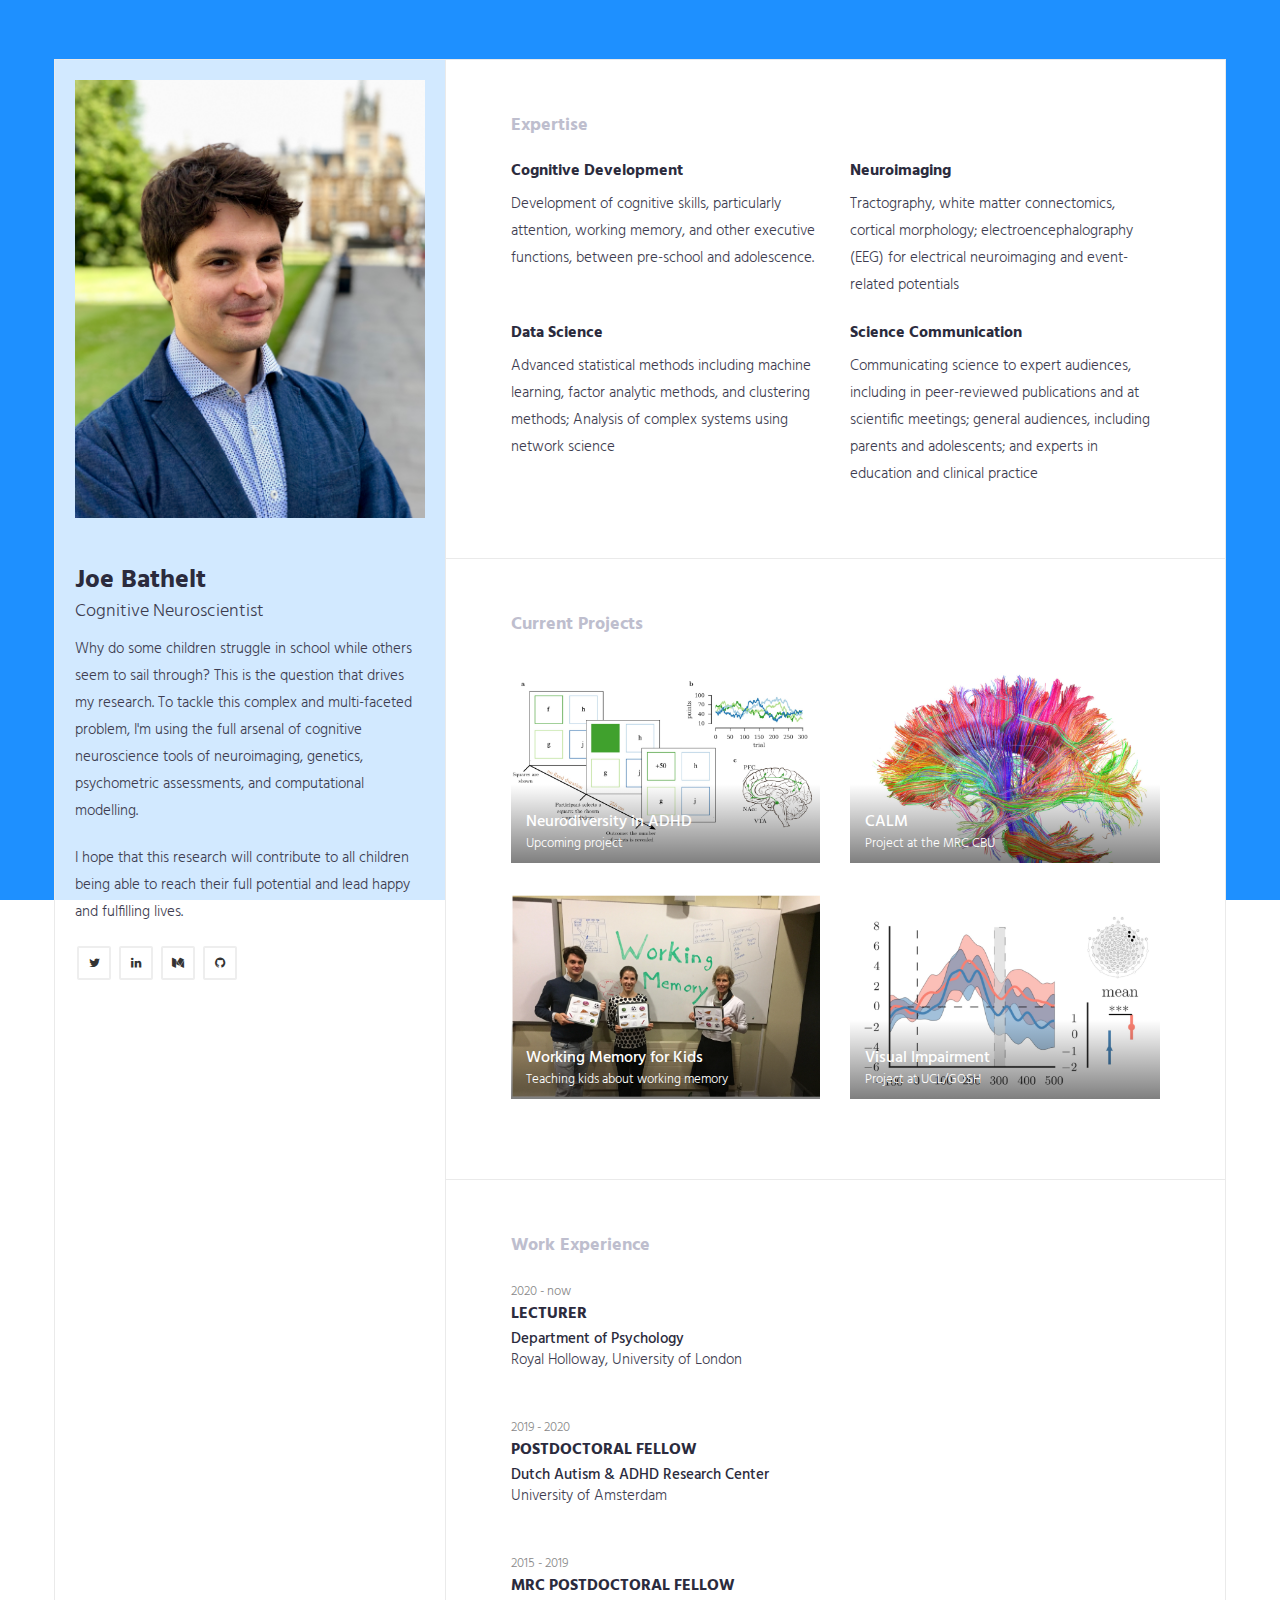
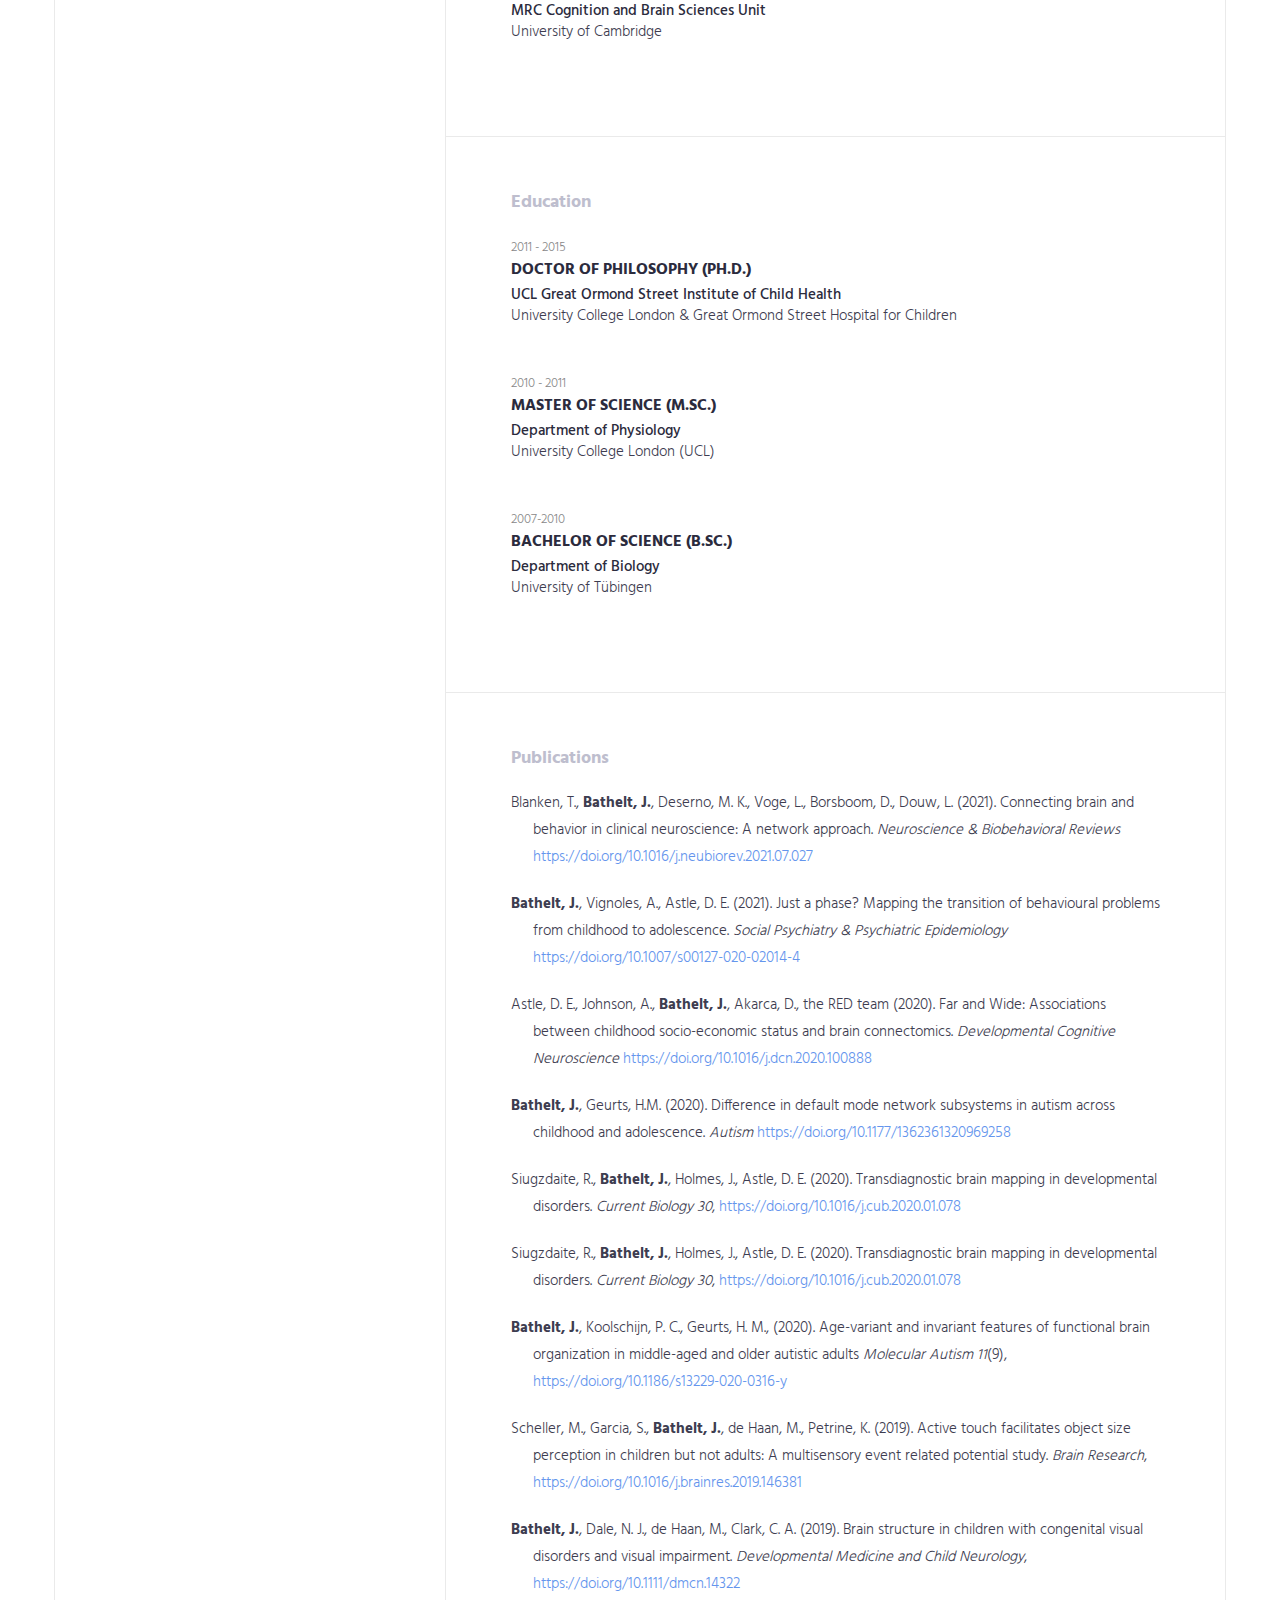
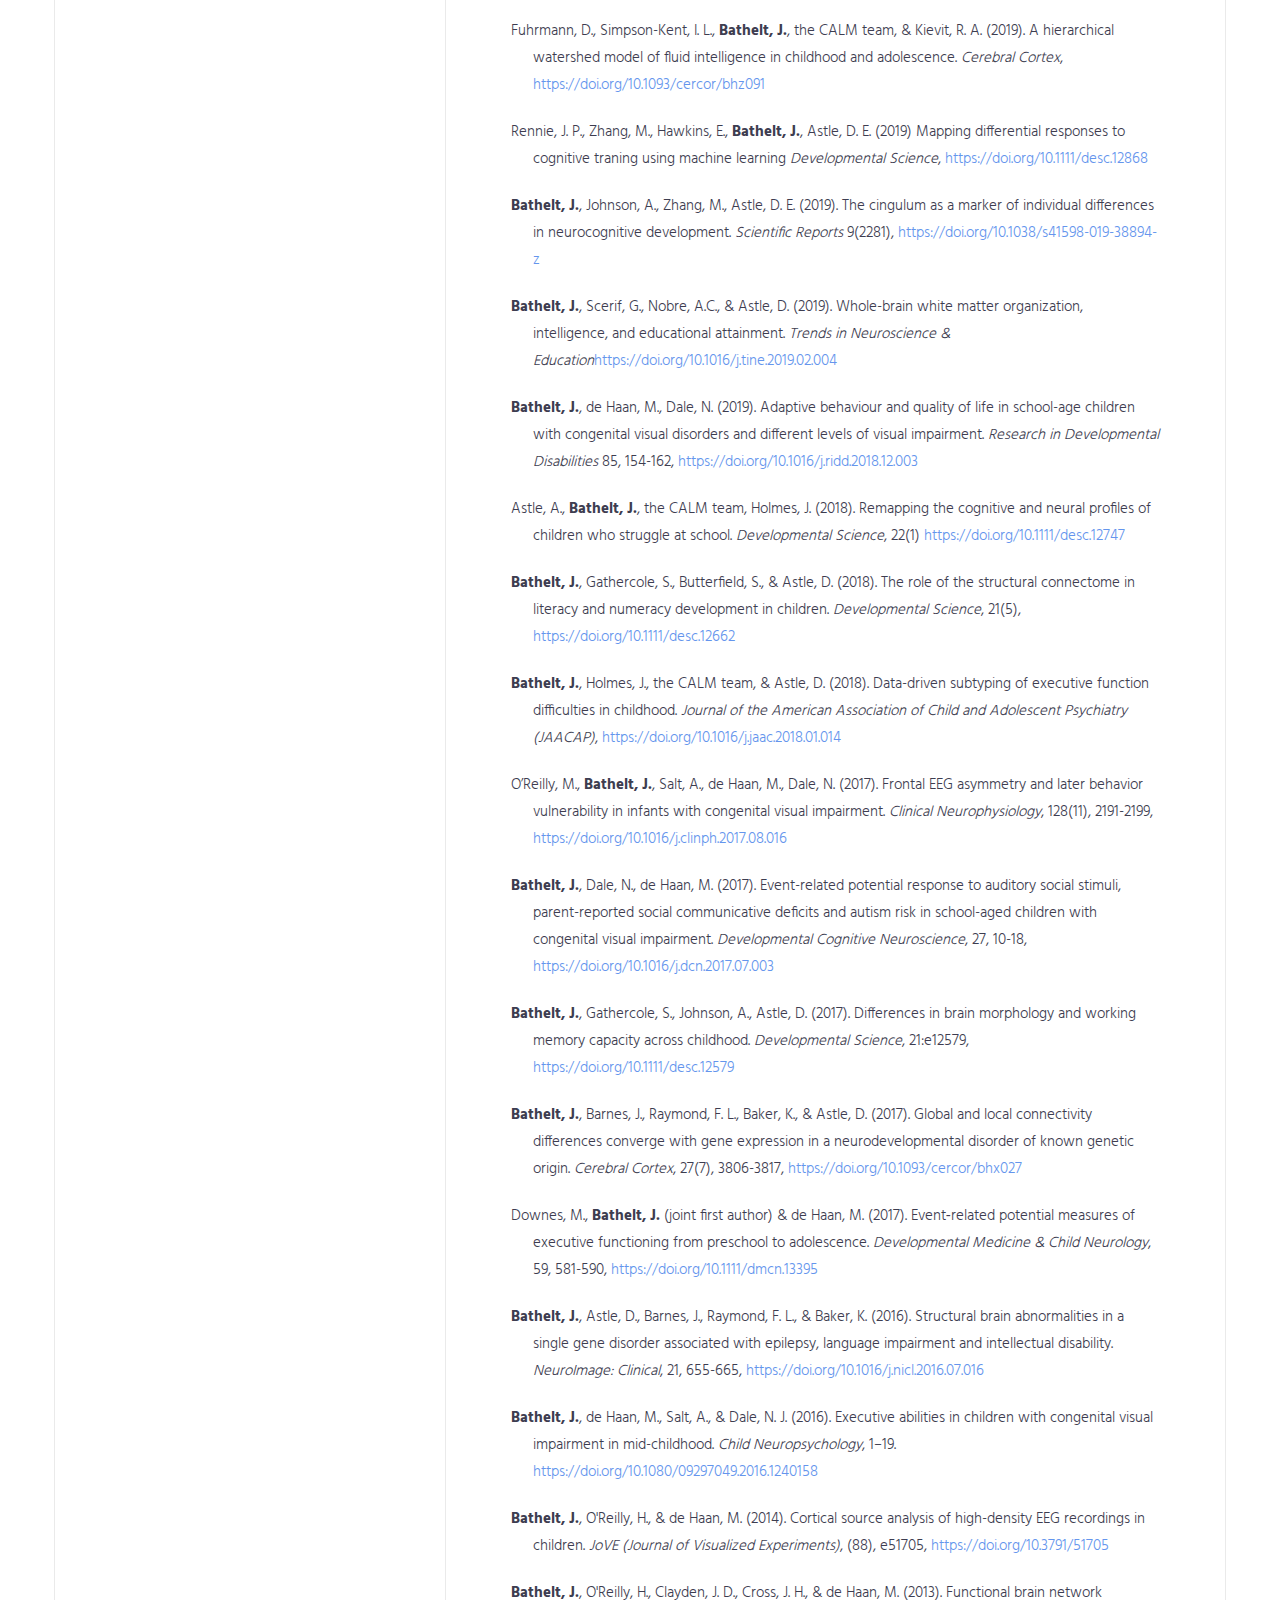
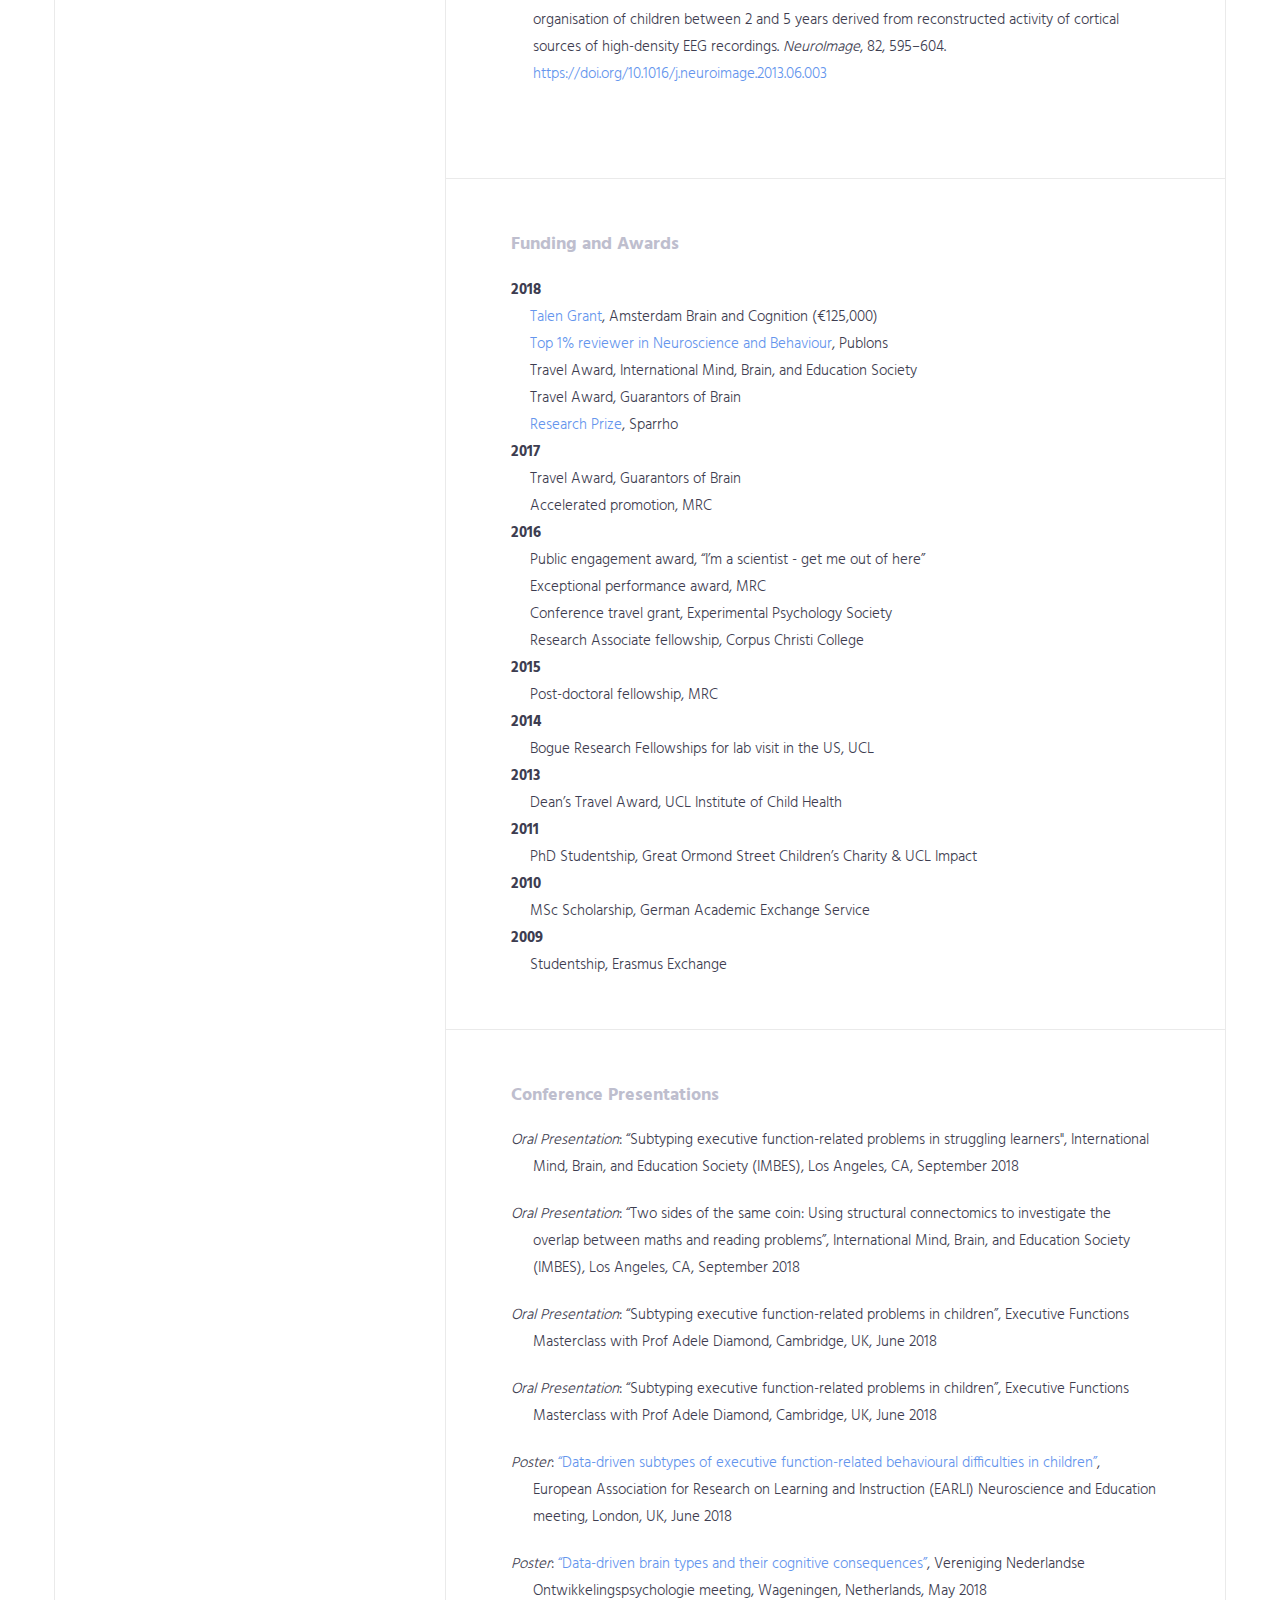
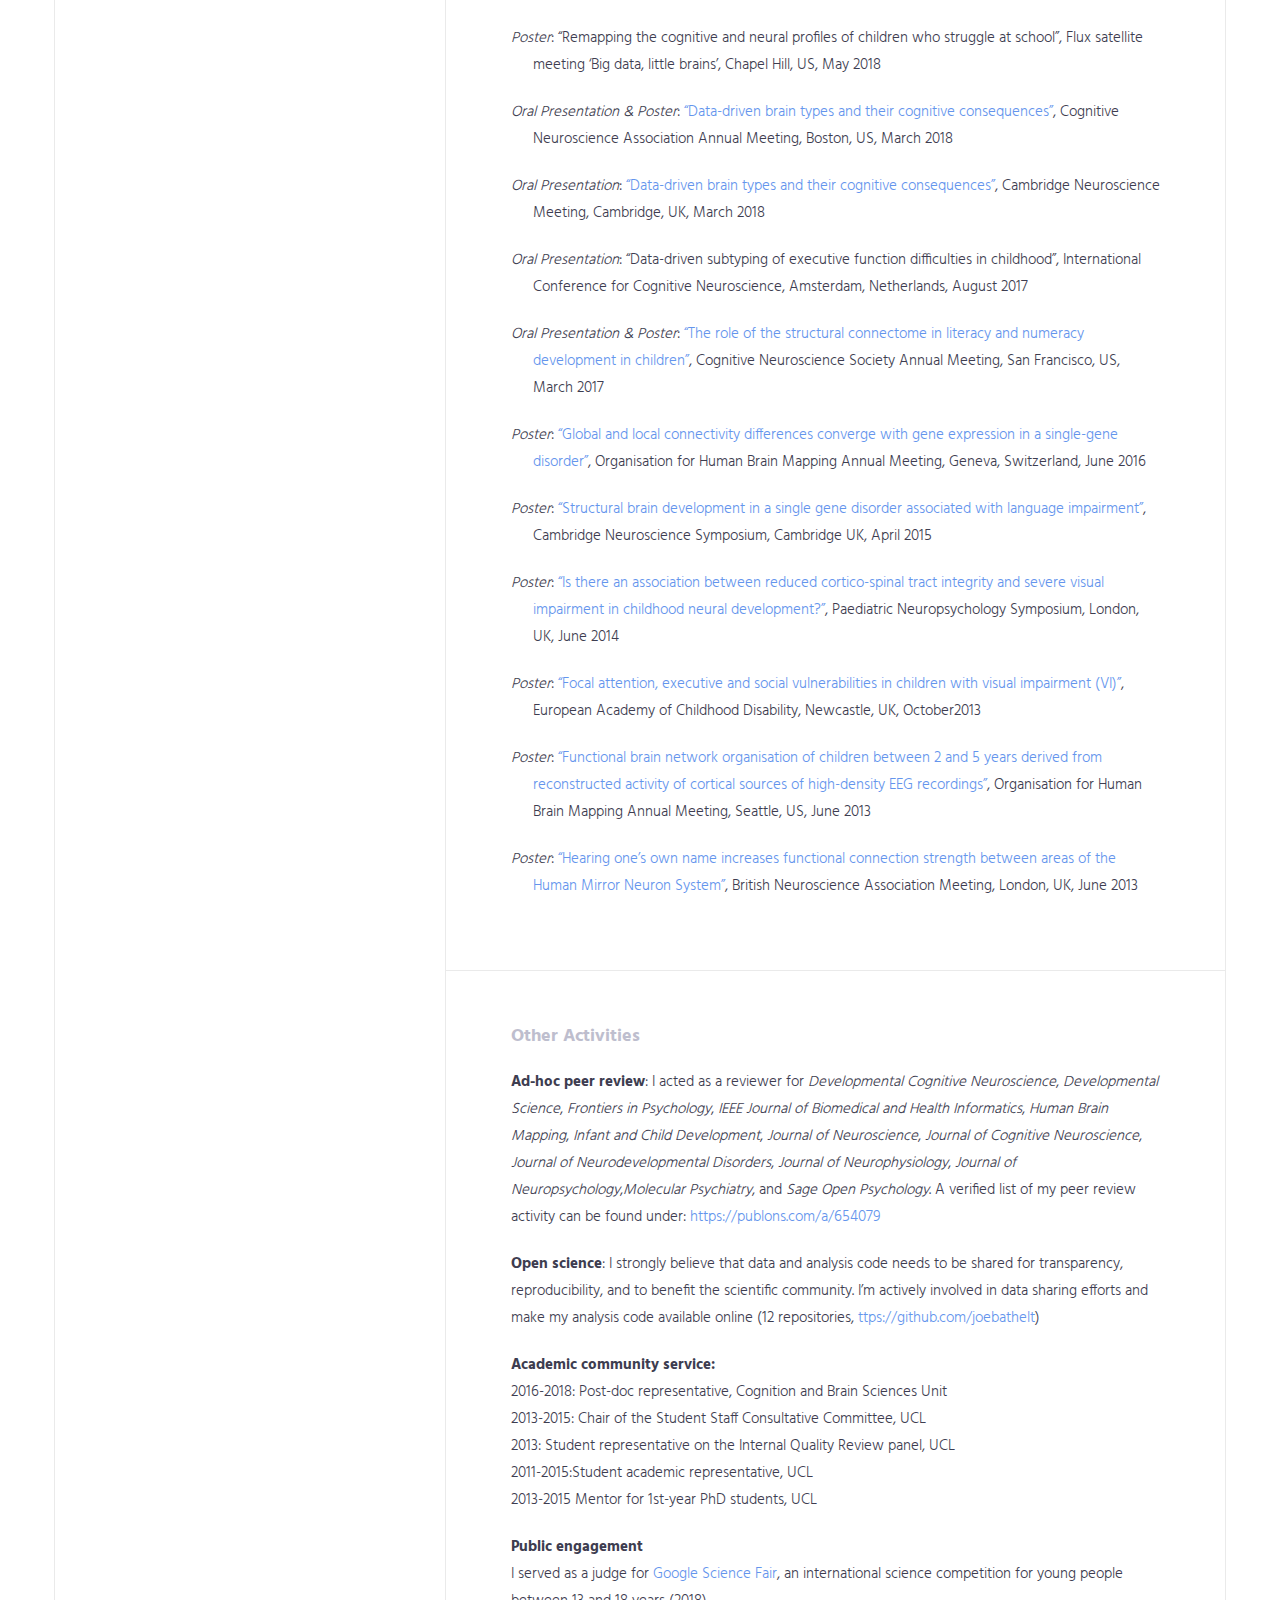
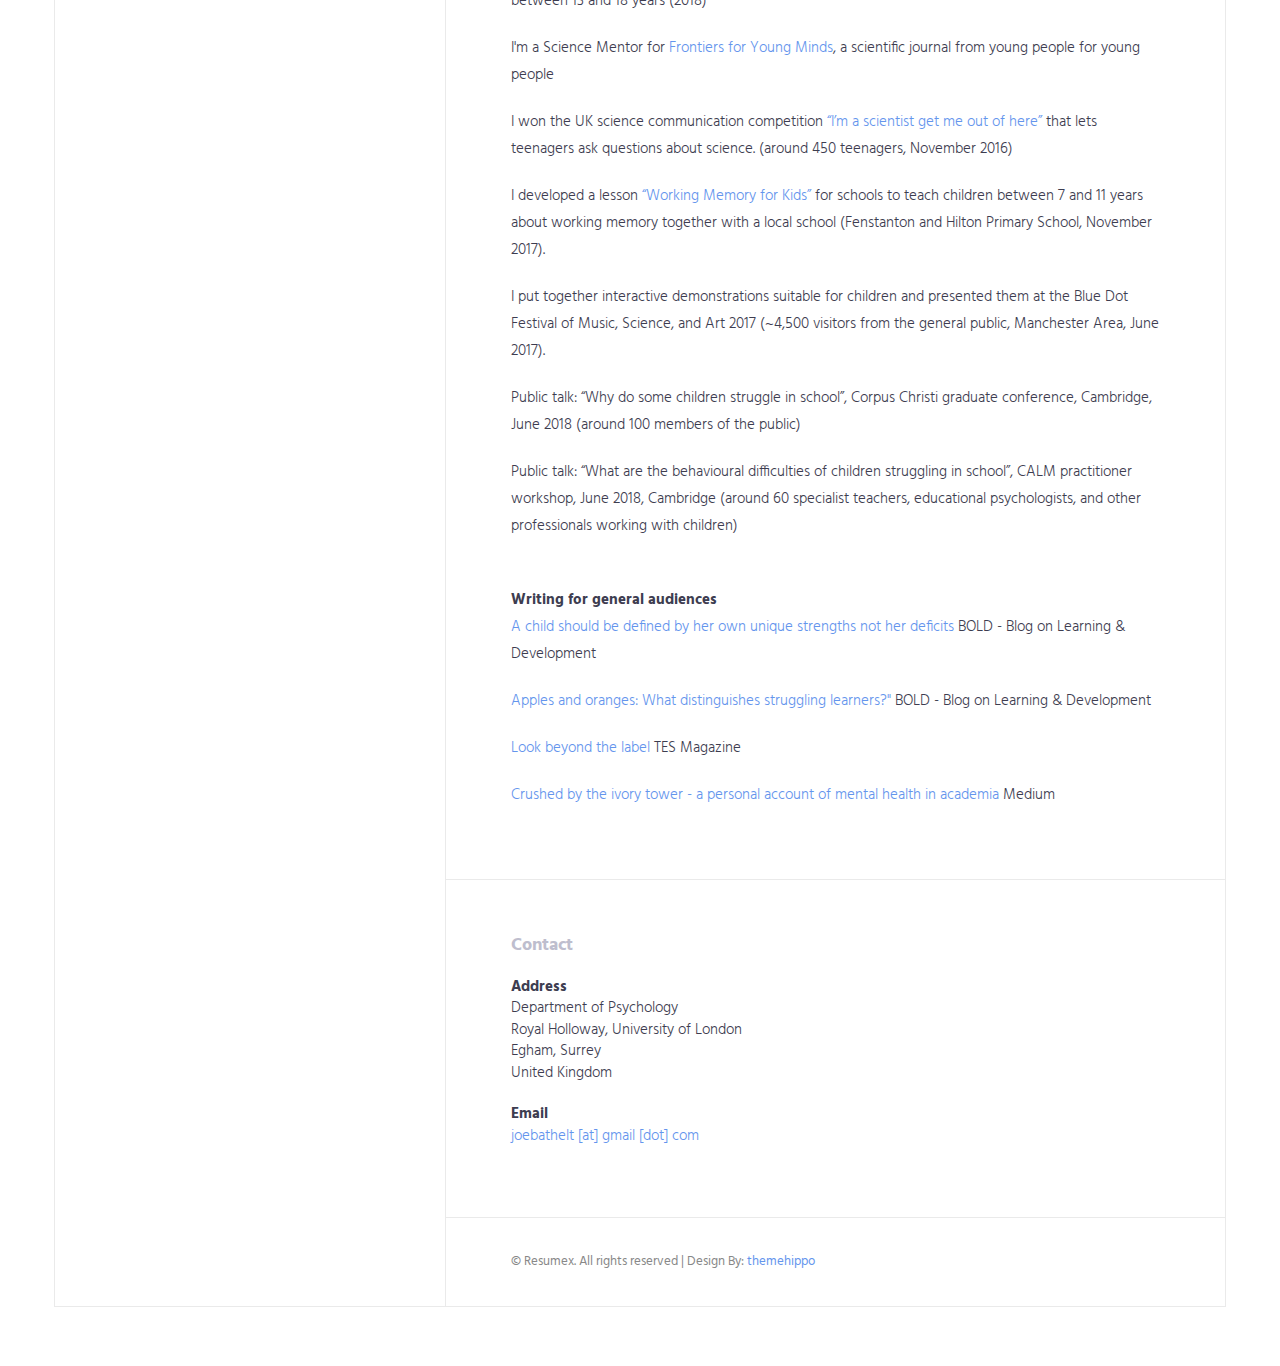
==== commit c9df32e6: "added new paper" ====
--- a/index.html
+++ b/index.html
@@ -315,6 +315,9 @@
         <div class="row">
             <div class="col-md-12">
                 <div class="content-item">
+                    <p class="hangingindent">Blanken, T., <b>Bathelt, J.</b>, Deserno, M. K., Voge, L., Borsboom, D., Douw, L. (2021). Connecting brain and behavior in clinical neuroscience: A network approach. <i>Neuroscience & Biobehavioral Reviews</i> <a
+                            href="https://doi.org/10.1016/j.neubiorev.2021.07.027">https://doi.org/10.1016/j.neubiorev.2021.07.027</a></p>
+
                     <p class="hangingindent"><b>Bathelt, J.</b>, Vignoles, A., Astle, D. E. (2021). Just a phase? Mapping the transition of behavioural problems from childhood to adolescence. <i>Social Psychiatry & Psychiatric Epidemiology</i> <a href="https://doi.org/10.1007/s00127-020-02014-4">https://doi.org/10.1007/s00127-020-02014-4</a></p>
 
                     <p class="hangingindent">Astle, D. E., Johnson, A., <b>Bathelt, J.</b>, Akarca, D., the RED team (2020). Far and Wide: Associations between childhood socio-economic status and brain connectomics. <i>Developmental Cognitive Neuroscience</i> <a href="https://doi.org/10.1016/j.dcn.2020.100888">https://doi.org/10.1016/j.dcn.2020.100888</a></p>
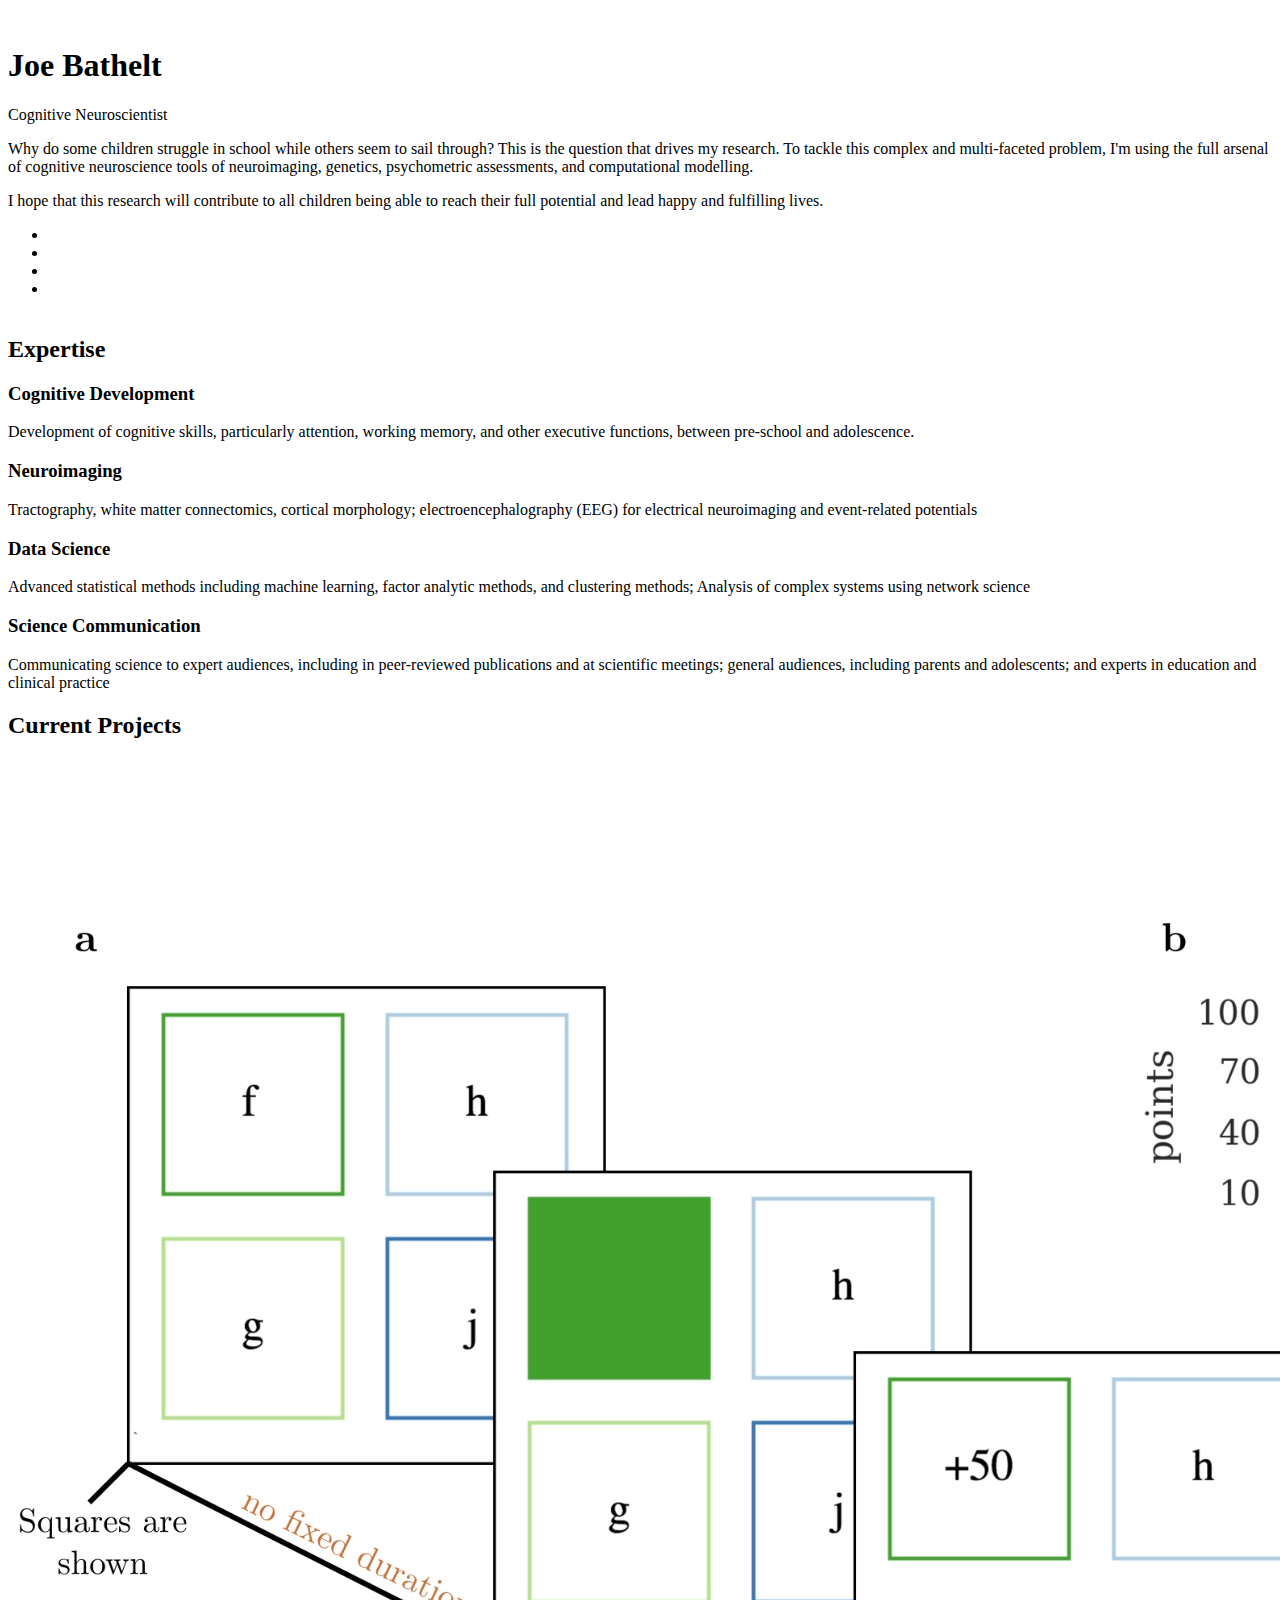
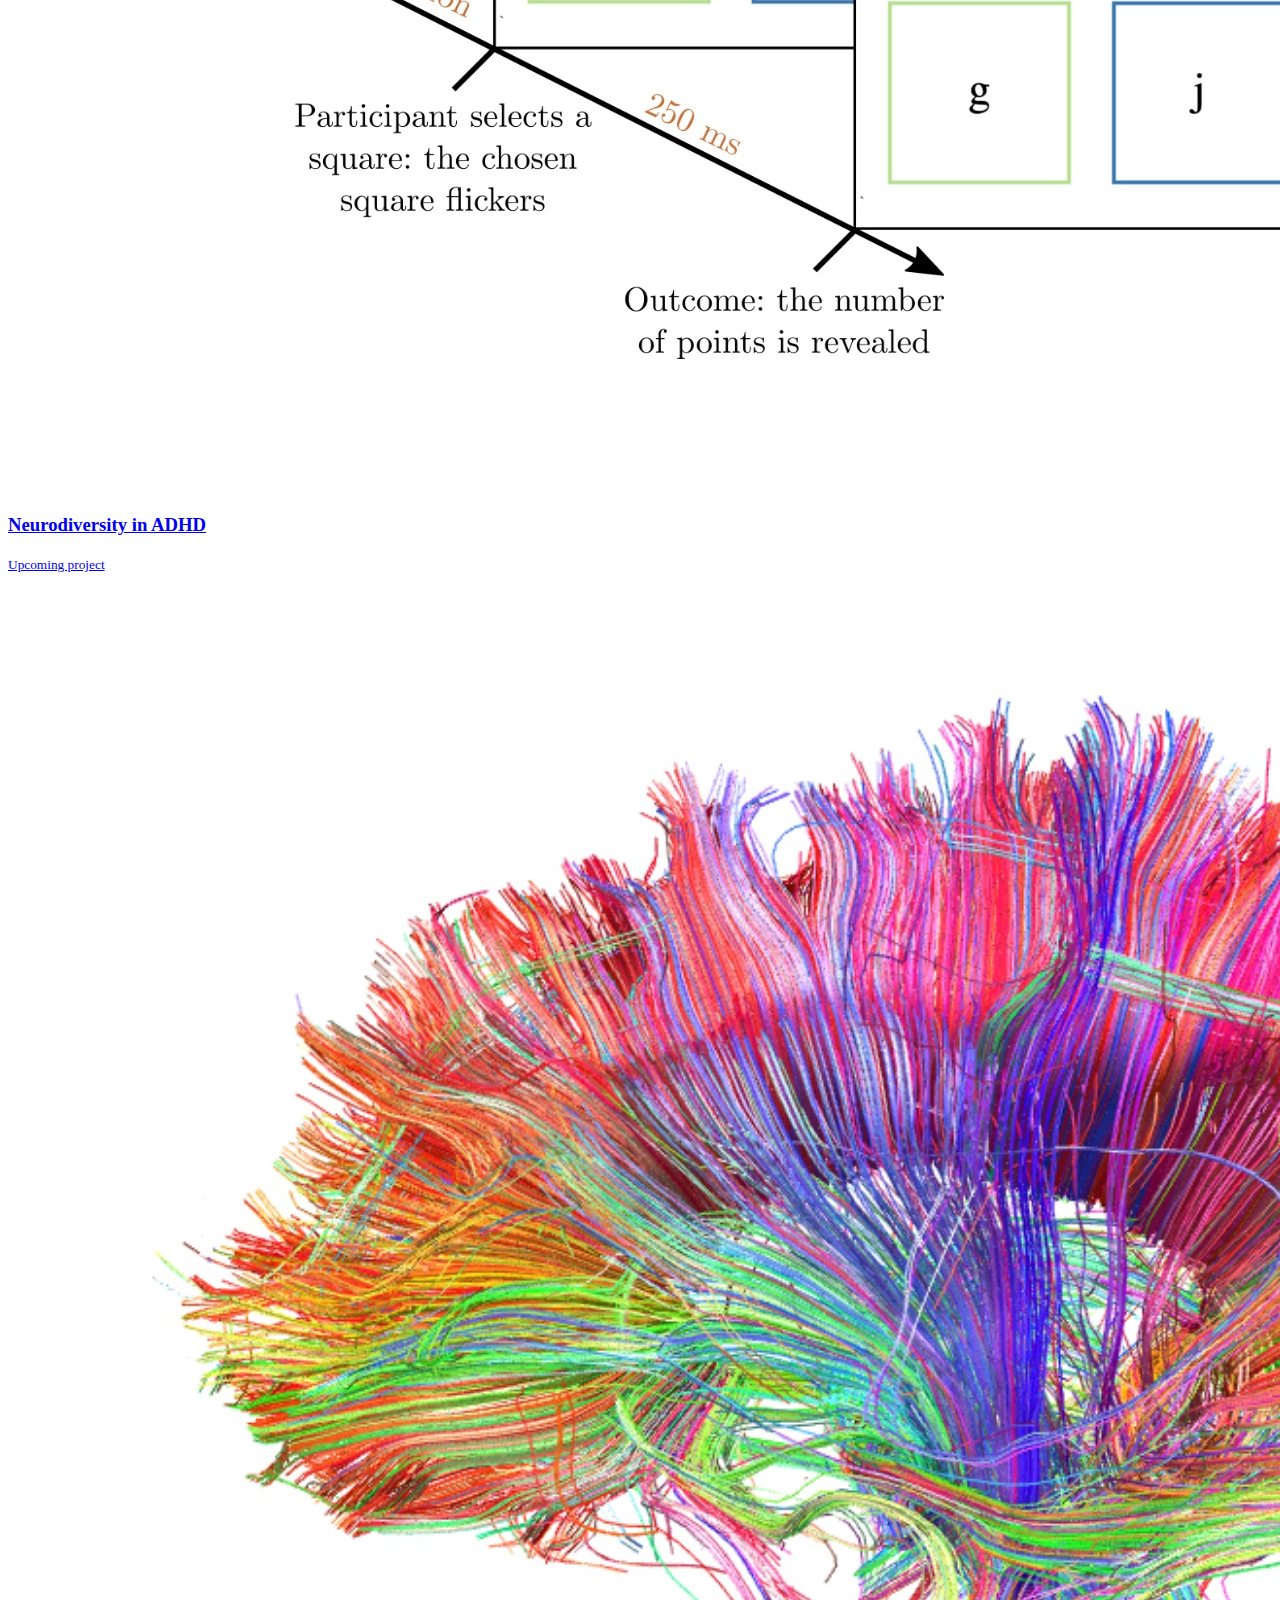
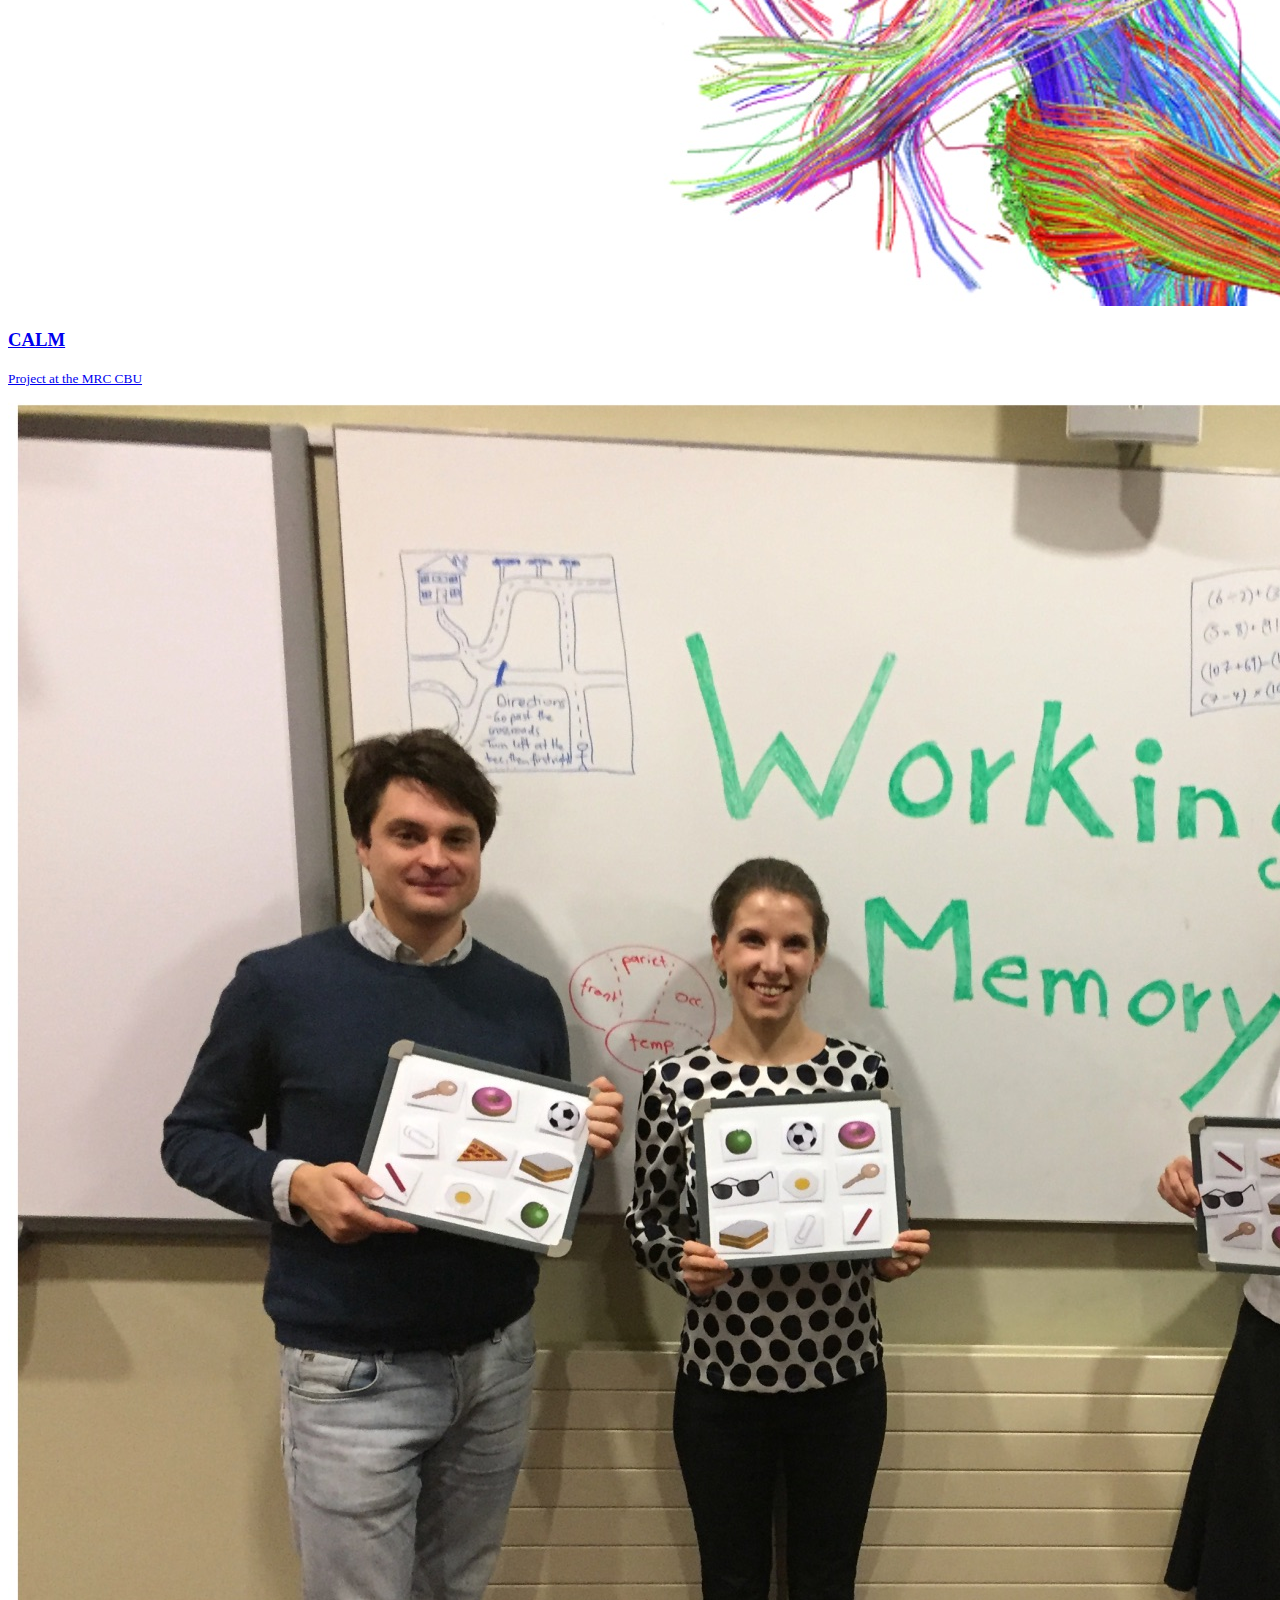
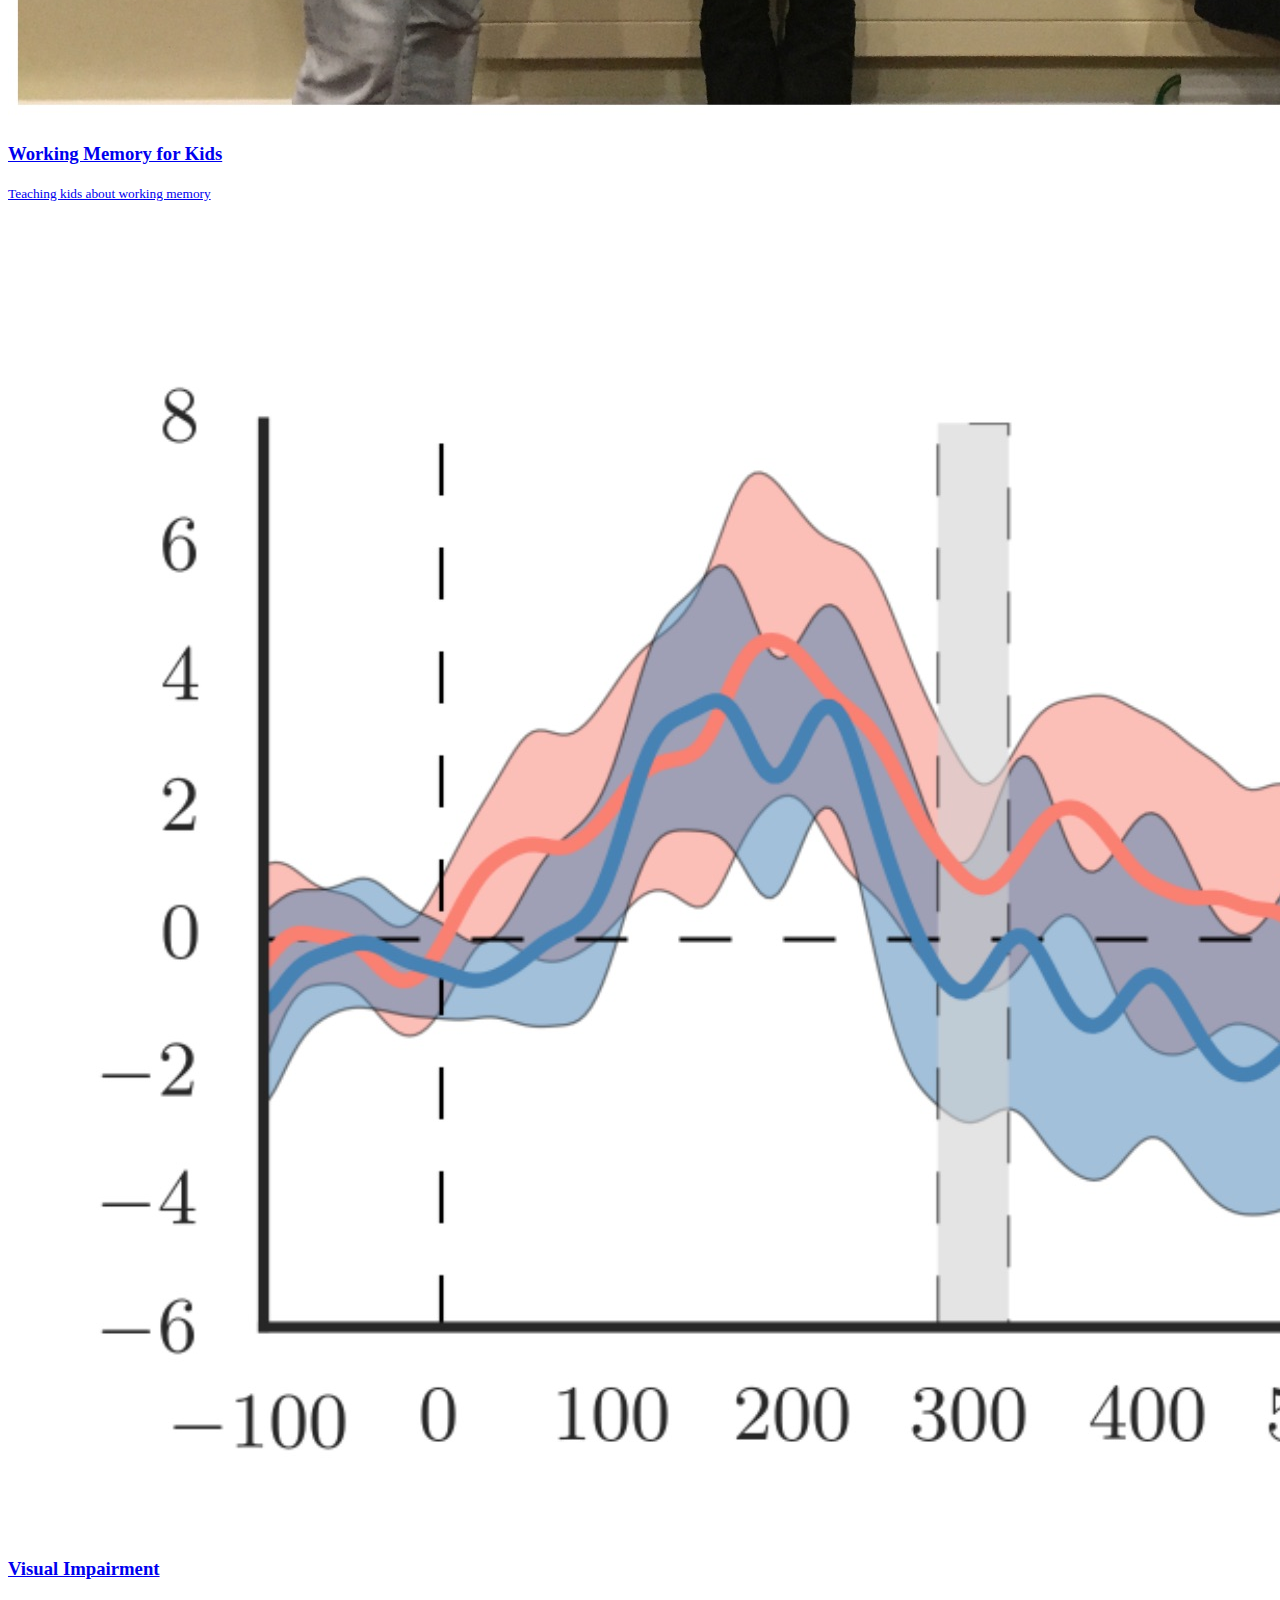
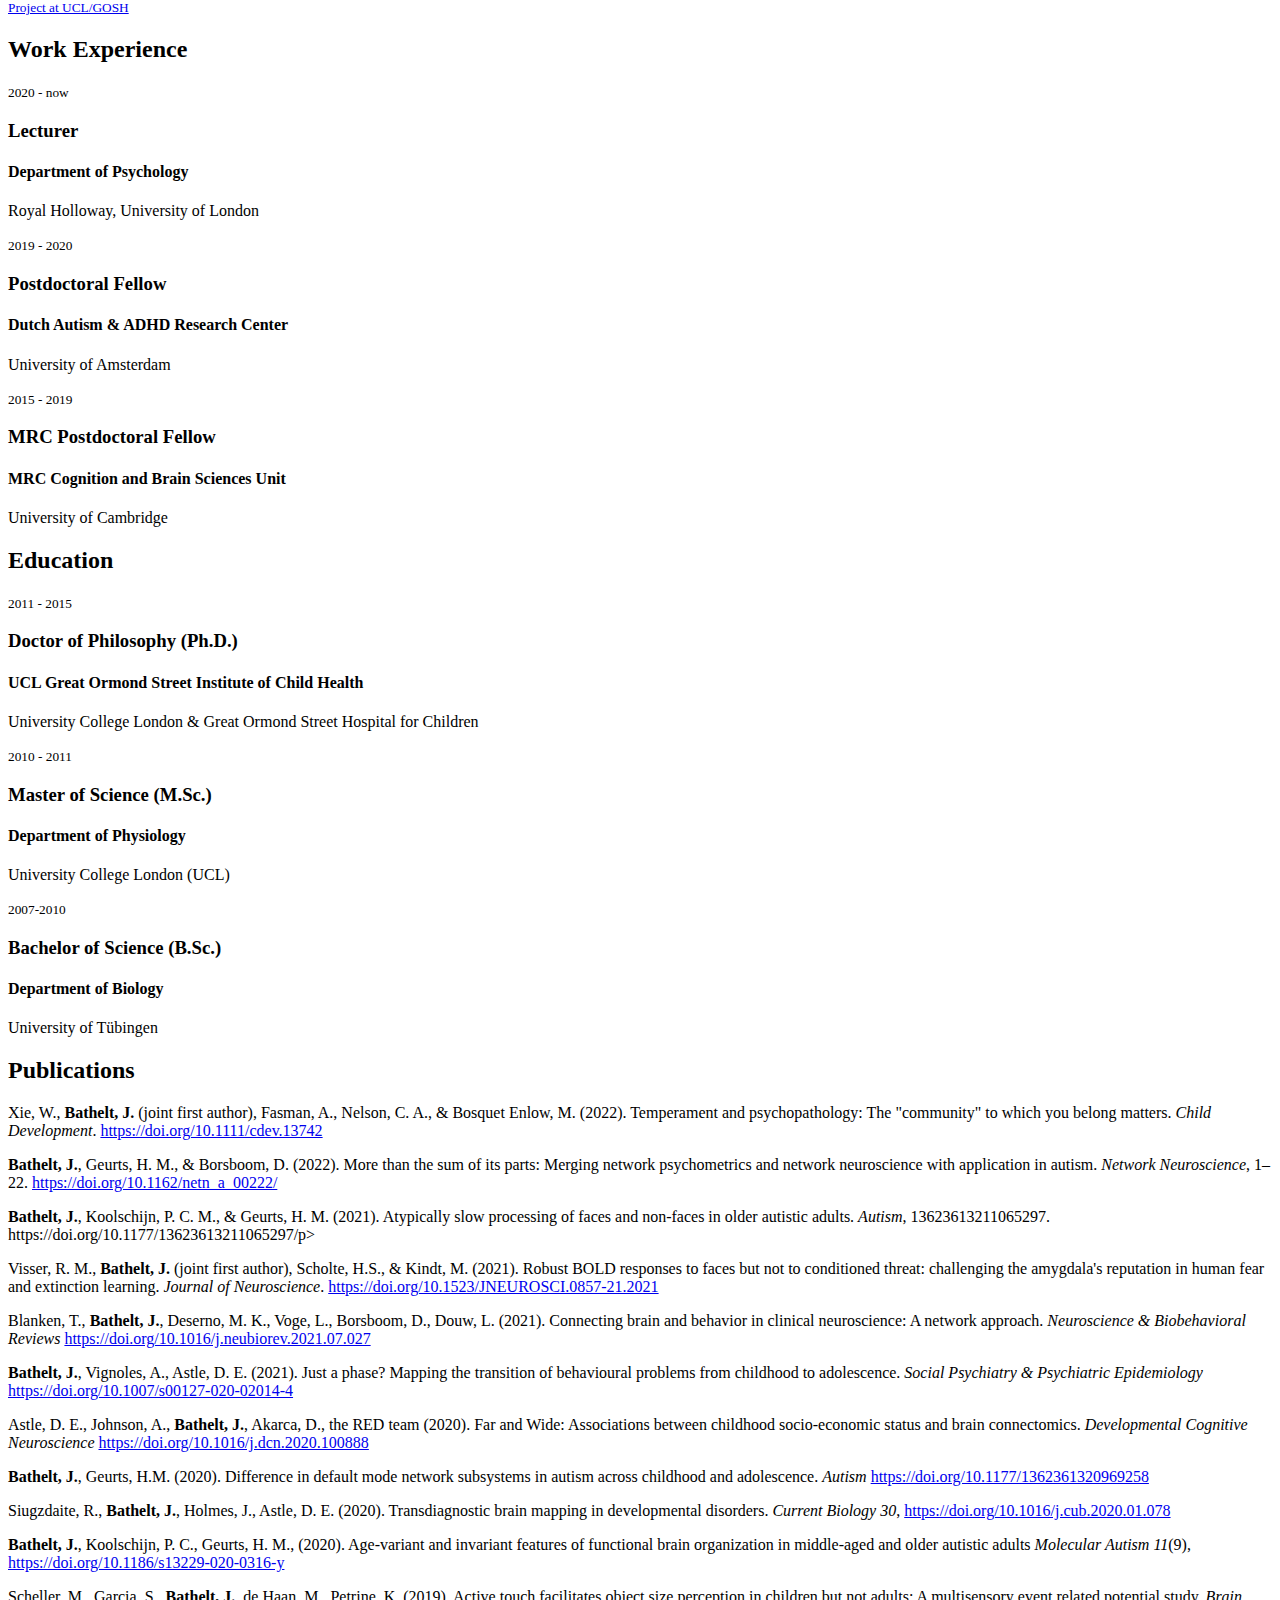
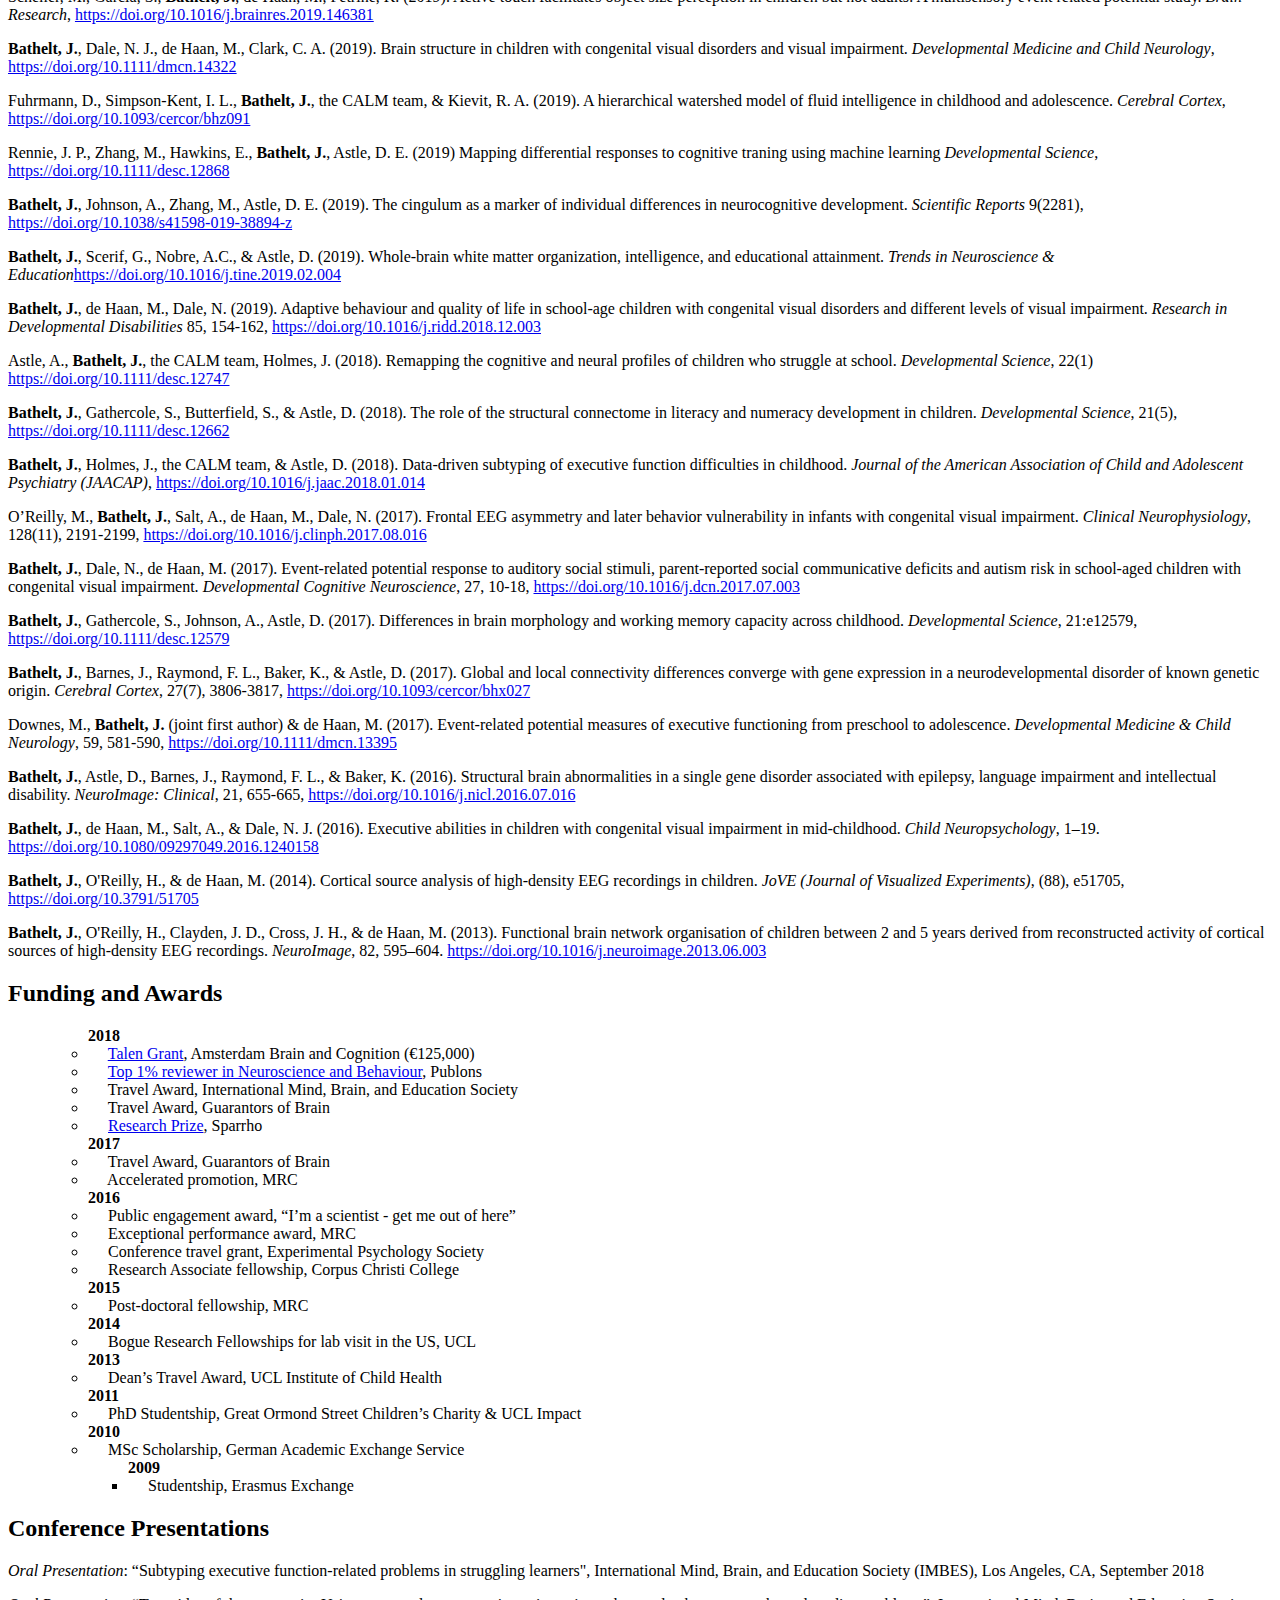
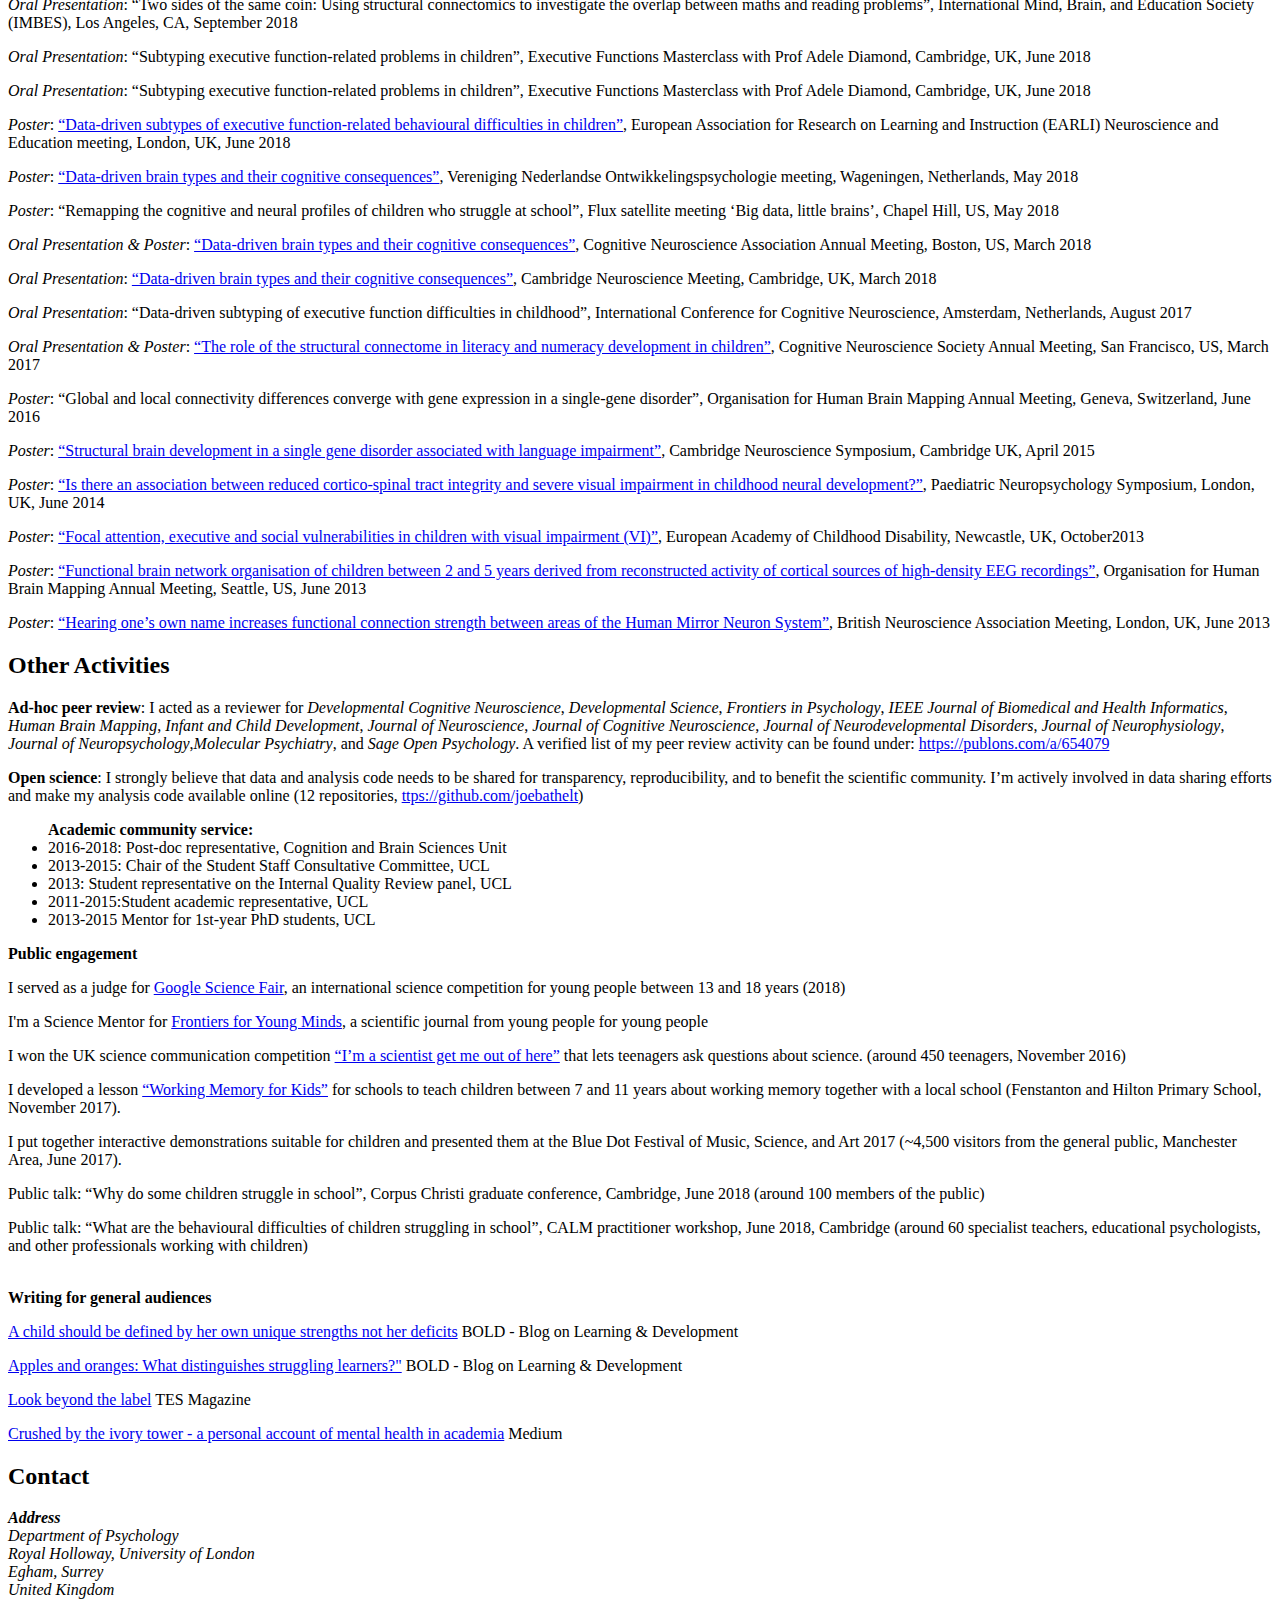
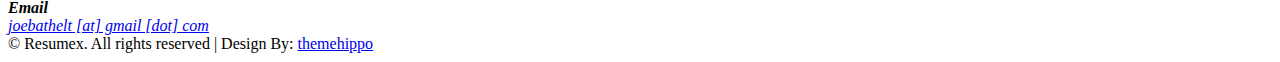
==== commit dc1787ba: "updated publications" ====
--- a/index.html
+++ b/index.html
@@ -315,6 +315,14 @@
         <div class="row">
             <div class="col-md-12">
                 <div class="content-item">
+                    <p class="hangingindent">Xie, W., <b>Bathelt, J.</b> (joint first author), Fasman, A., Nelson, C. A., & Bosquet Enlow, M. (2022). Temperament and psychopathology: The "community" to which you belong matters. <i>Child Development</i>. <a href="https://doi.org/10.1111/cdev.13742">https://doi.org/10.1111/cdev.13742</a></p>
+                    
+                    <p class="hangingindent"><b>Bathelt, J.</b>, Geurts, H. M., & Borsboom, D. (2022). More than the sum of its parts: Merging network psychometrics and network neuroscience with application in autism. <i>Network Neuroscience</i>, 1–22. <a href="https://doi.org/10.1162/netn_a_00222/">https://doi.org/10.1162/netn_a_00222/</a></p>
+                    
+                    <p class="hangingindent"><b>Bathelt, J.</b>, Koolschijn, P. C. M., & Geurts, H. M. (2021). Atypically slow processing of faces and non-faces in older autistic adults. <i>Autism</i>, 13623613211065297. https://doi.org/10.1177/13623613211065297/p>
+                    
+                    <p class="hangingindent">Visser, R. M., <b>Bathelt, J.</b> (joint first author), Scholte, H.S., & Kindt, M. (2021). Robust BOLD responses to faces but not to conditioned threat: challenging the amygdala's reputation in human fear and extinction learning. <i>Journal of Neuroscience</i>. <a href="https://doi.org/10.1523/JNEUROSCI.0857-21.2021">https://doi.org/10.1523/JNEUROSCI.0857-21.2021</a></p>
+                    
                     <p class="hangingindent">Blanken, T., <b>Bathelt, J.</b>, Deserno, M. K., Voge, L., Borsboom, D., Douw, L. (2021). Connecting brain and behavior in clinical neuroscience: A network approach. <i>Neuroscience & Biobehavioral Reviews</i> <a
                             href="https://doi.org/10.1016/j.neubiorev.2021.07.027">https://doi.org/10.1016/j.neubiorev.2021.07.027</a></p>
 
@@ -326,7 +334,6 @@
 
                     <p class="hangingindent">Siugzdaite, R., <b>Bathelt, J.</b>, Holmes, J., Astle, D. E. (2020). Transdiagnostic brain mapping in developmental disorders. <i>Current Biology 30</i>, <a href="https://doi.org/10.1016/j.cub.2020.01.078">https://doi.org/10.1016/j.cub.2020.01.078</a></p>
 
-                    <p class="hangingindent">Siugzdaite, R., <b>Bathelt, J.</b>, Holmes, J., Astle, D. E. (2020). Transdiagnostic brain mapping in developmental disorders. <i>Current Biology 30</i>, <a href="https://doi.org/10.1016/j.cub.2020.01.078">https://doi.org/10.1016/j.cub.2020.01.078</a></p>
 
                     <p class="hangingindent"><b>Bathelt, J.</b>, Koolschijn, P. C., Geurts, H. M., (2020). Age-variant and invariant features of functional brain organization in middle-aged and older autistic adults <i>Molecular Autism 11</i>(9), <a href="https://doi.org/10.1186/s13229-020-0316-y">https://doi.org/10.1186/s13229-020-0316-y</a></p>
 
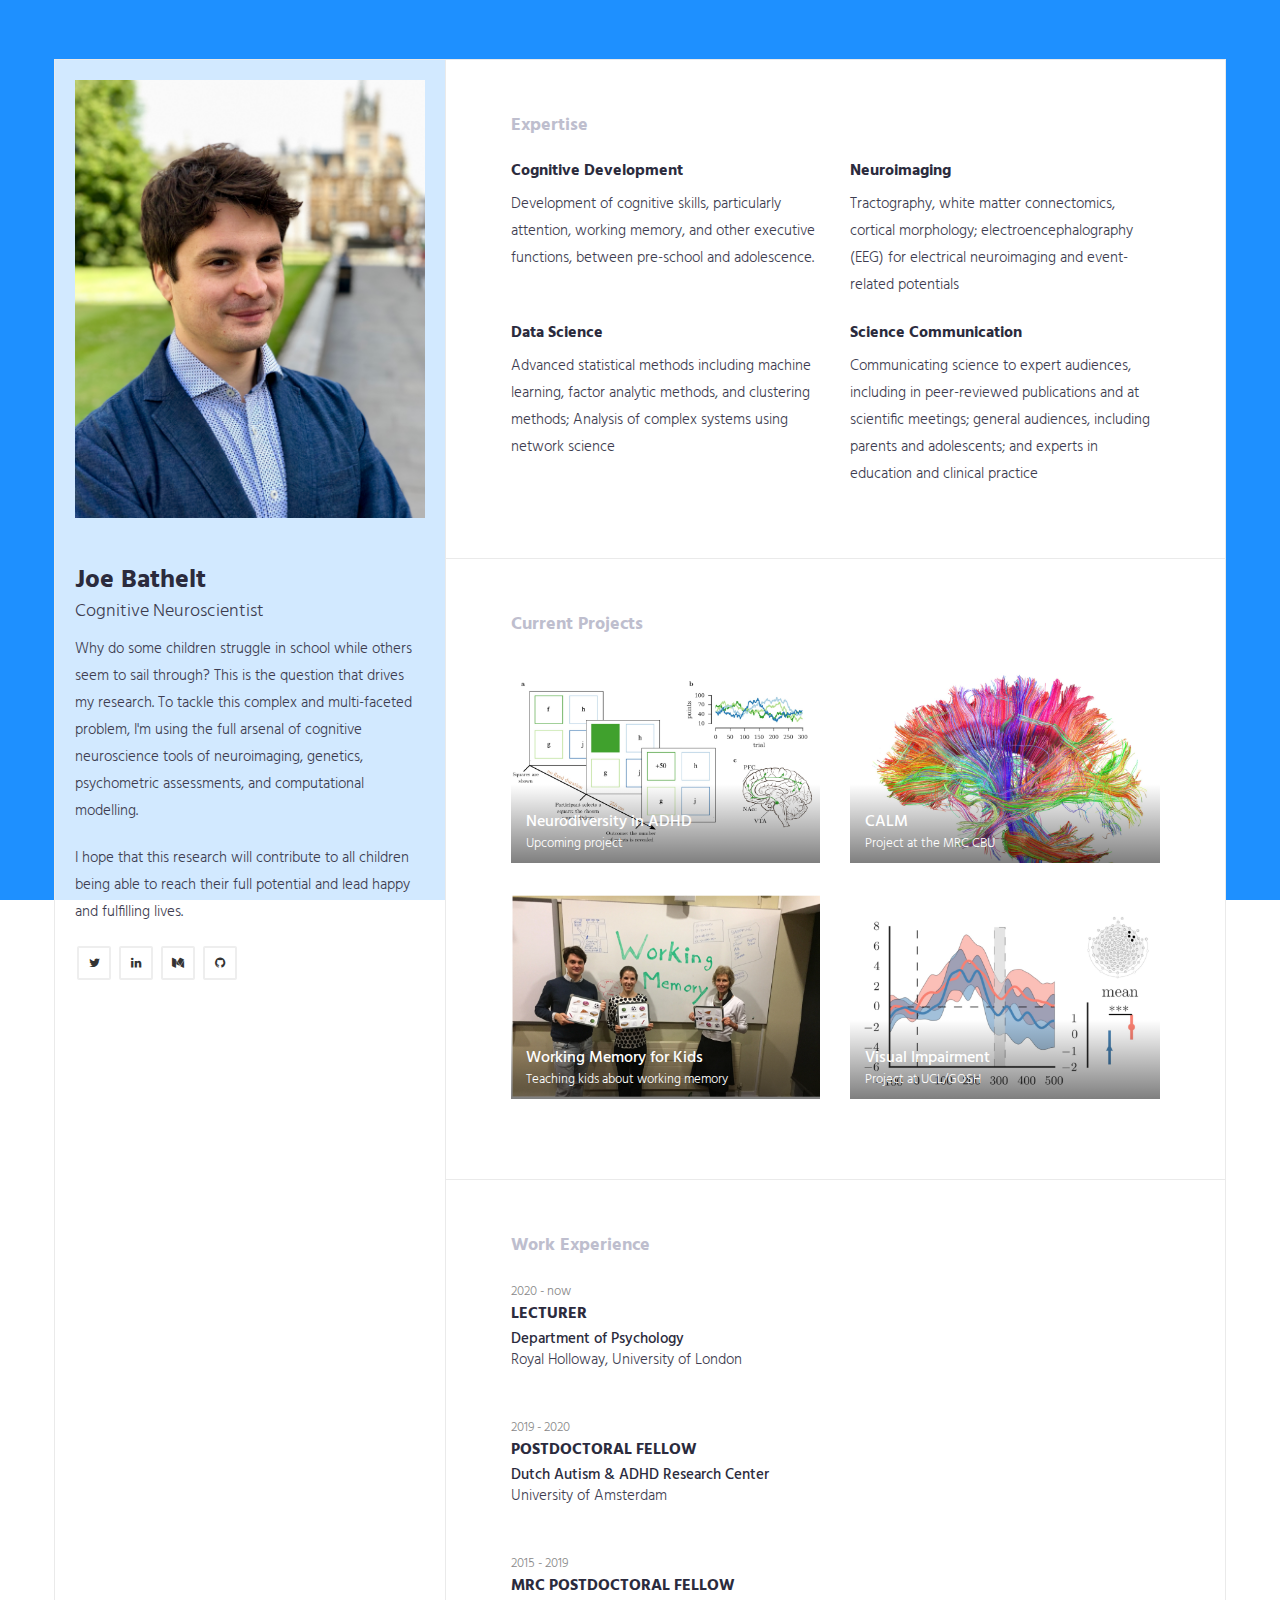
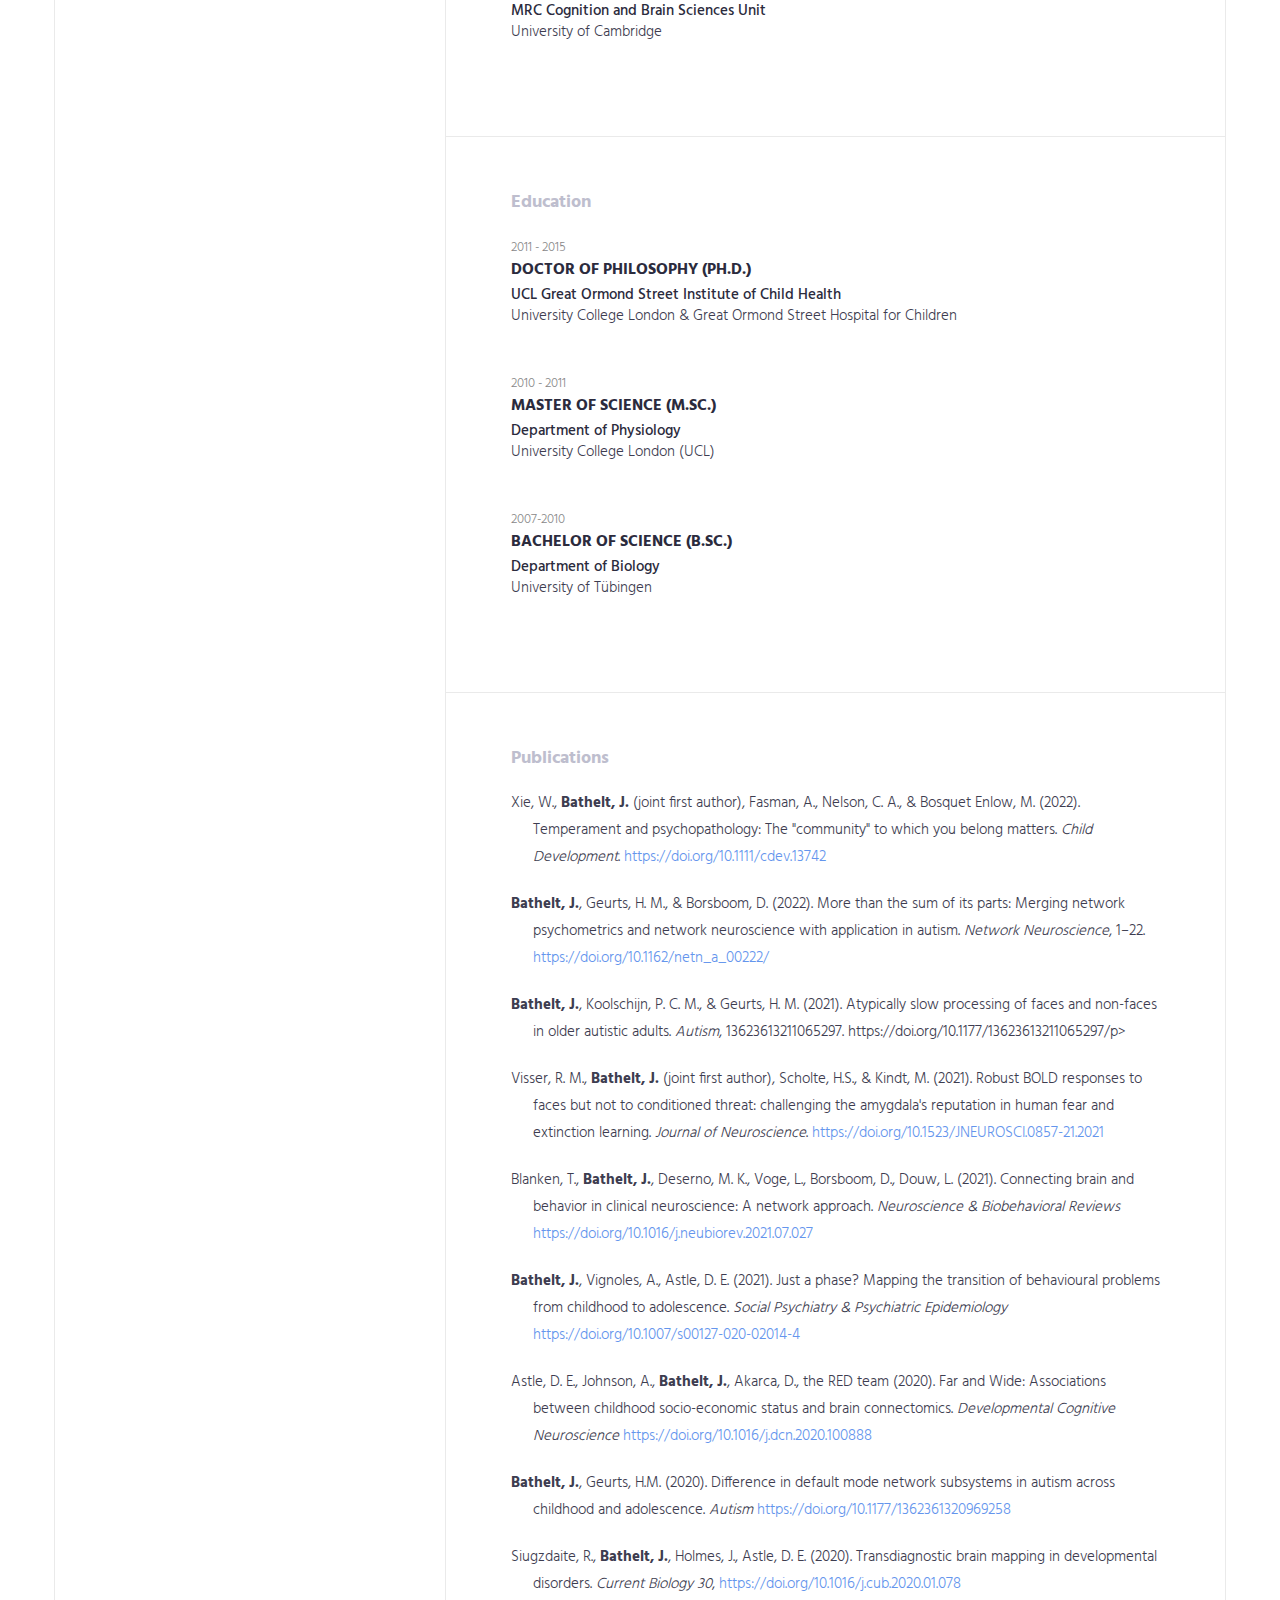
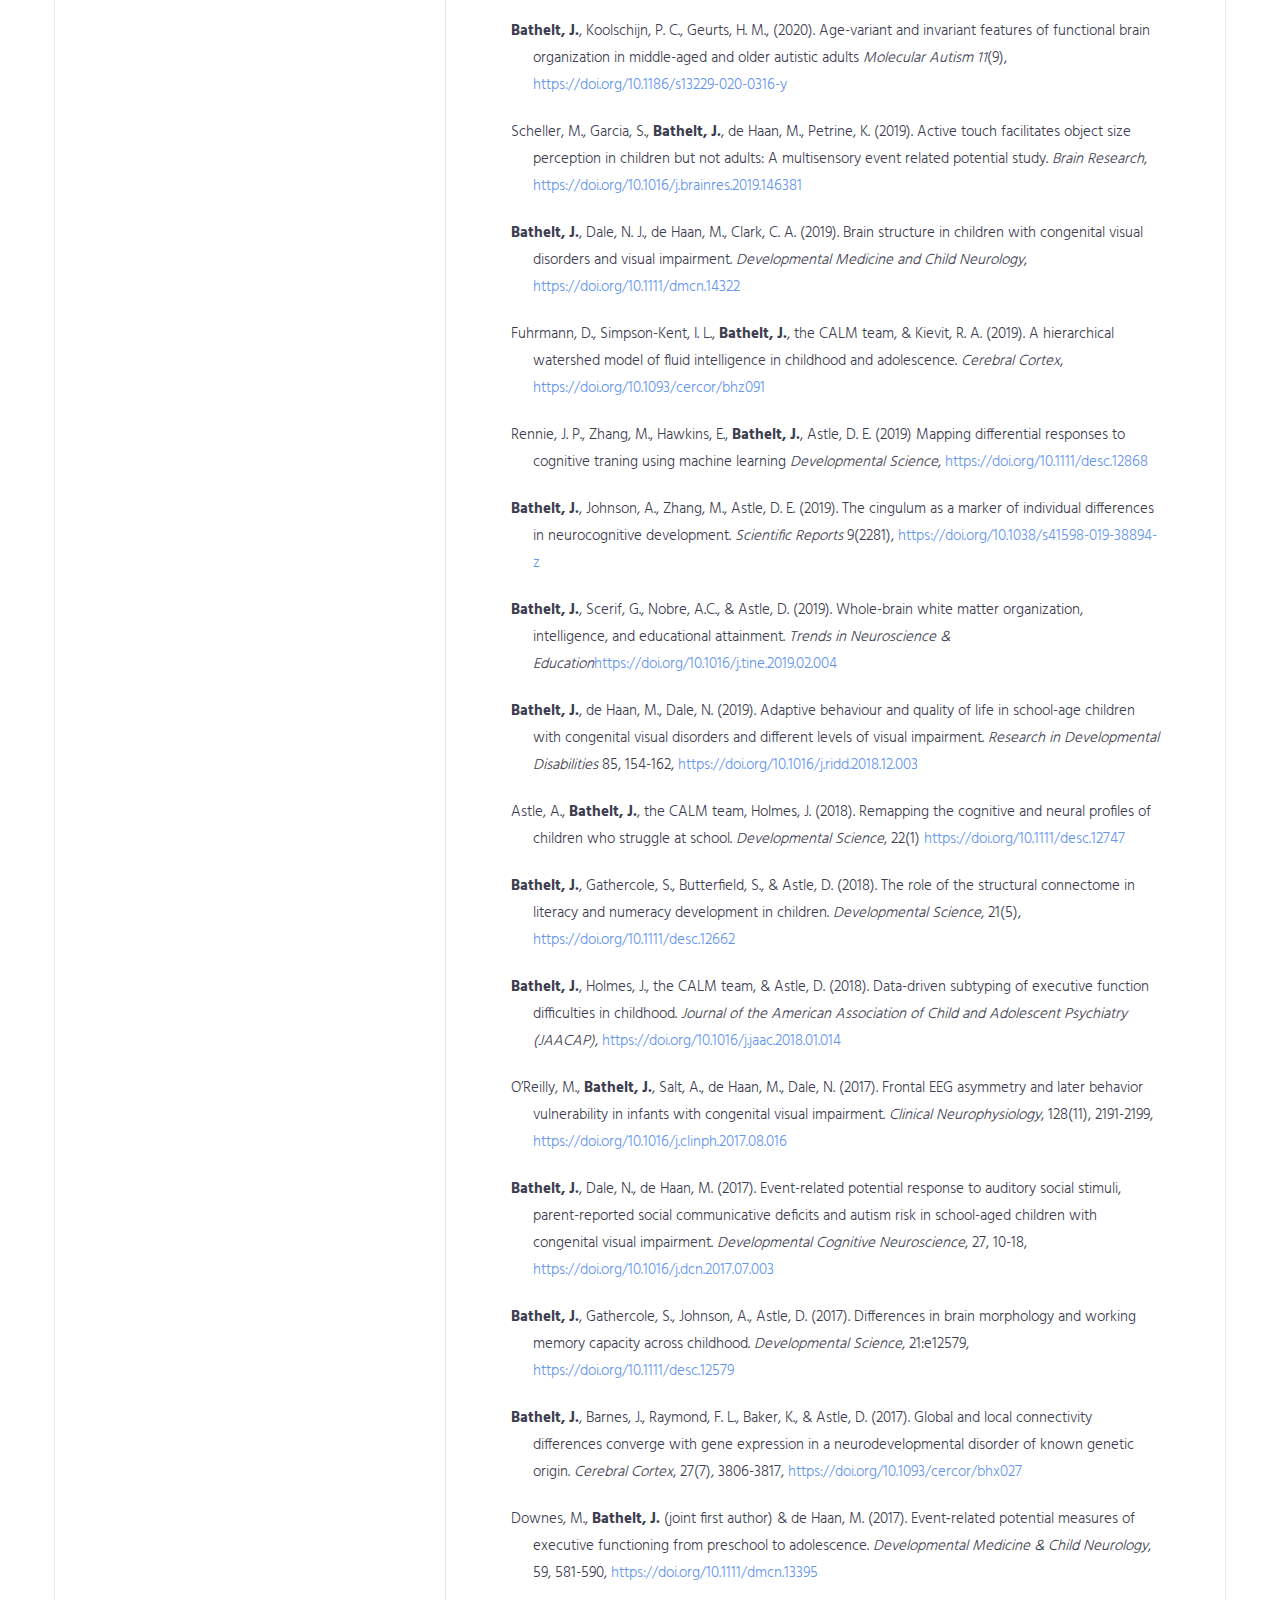
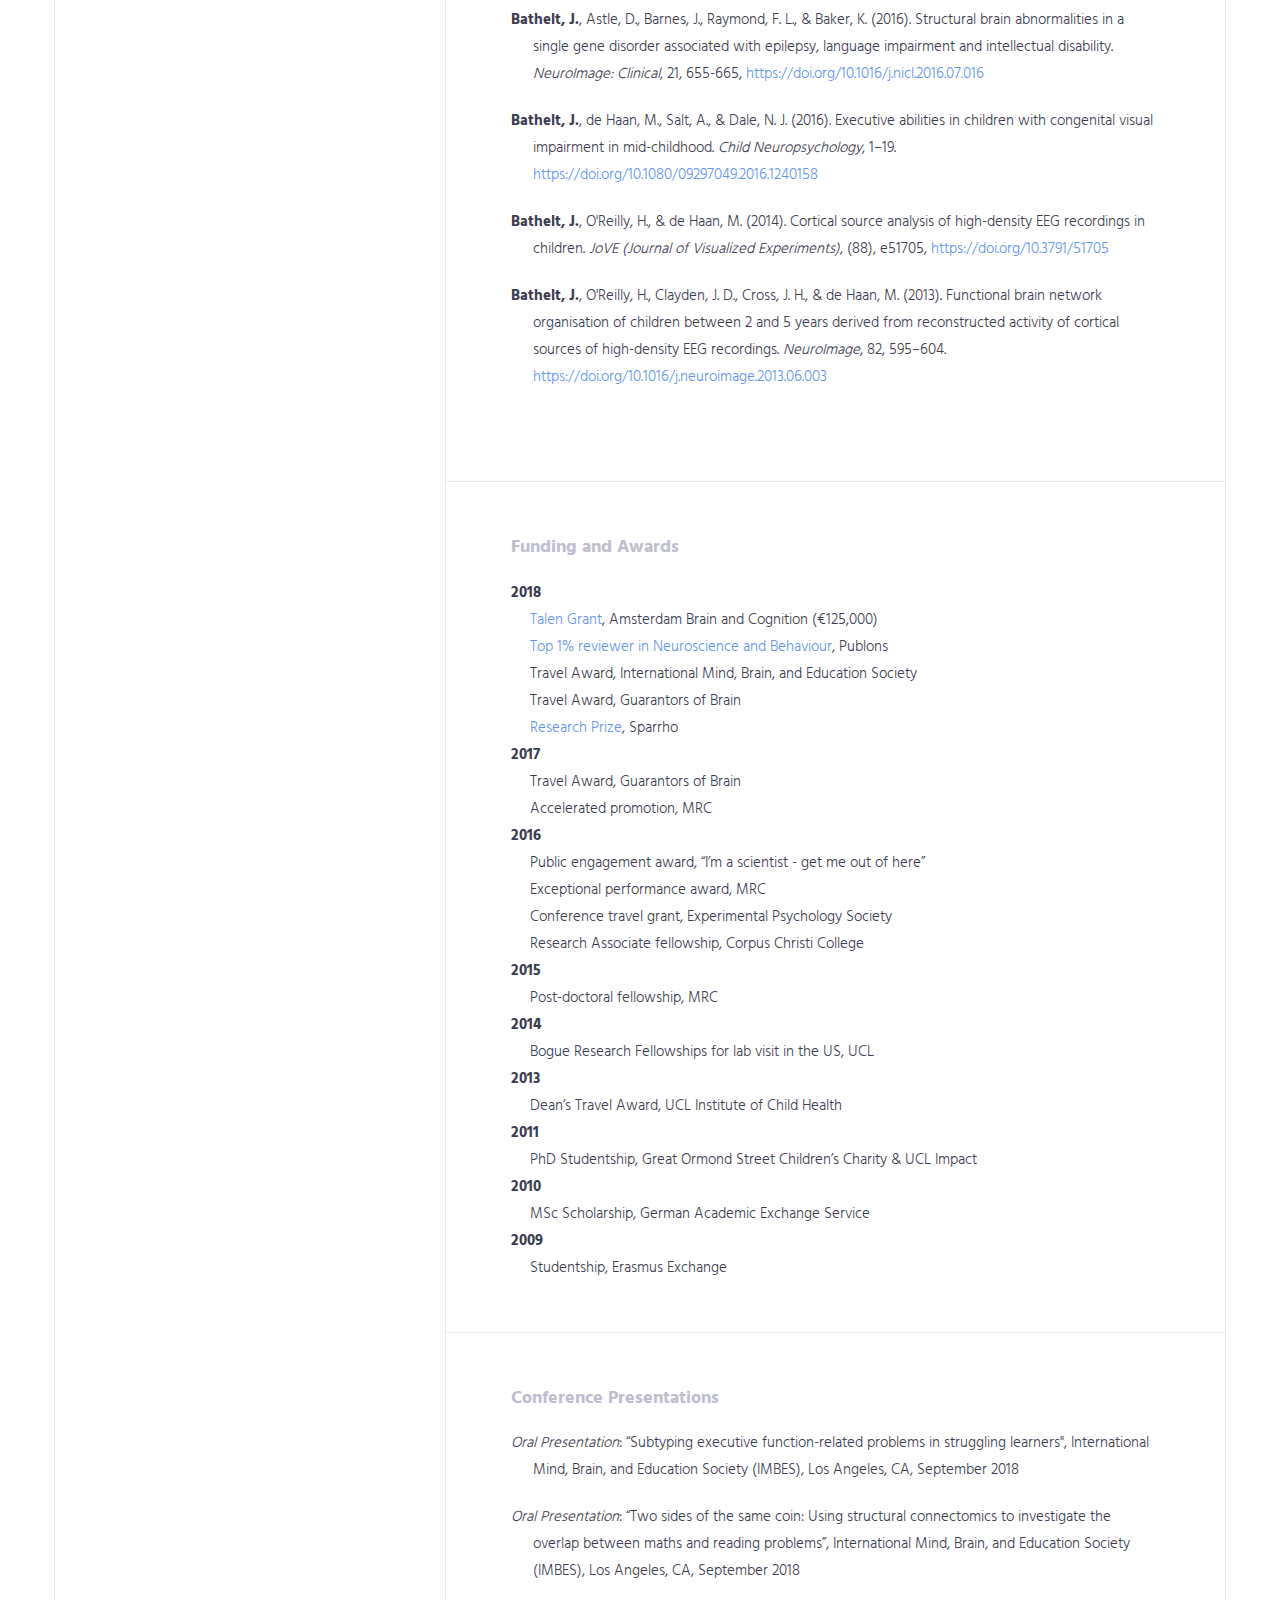
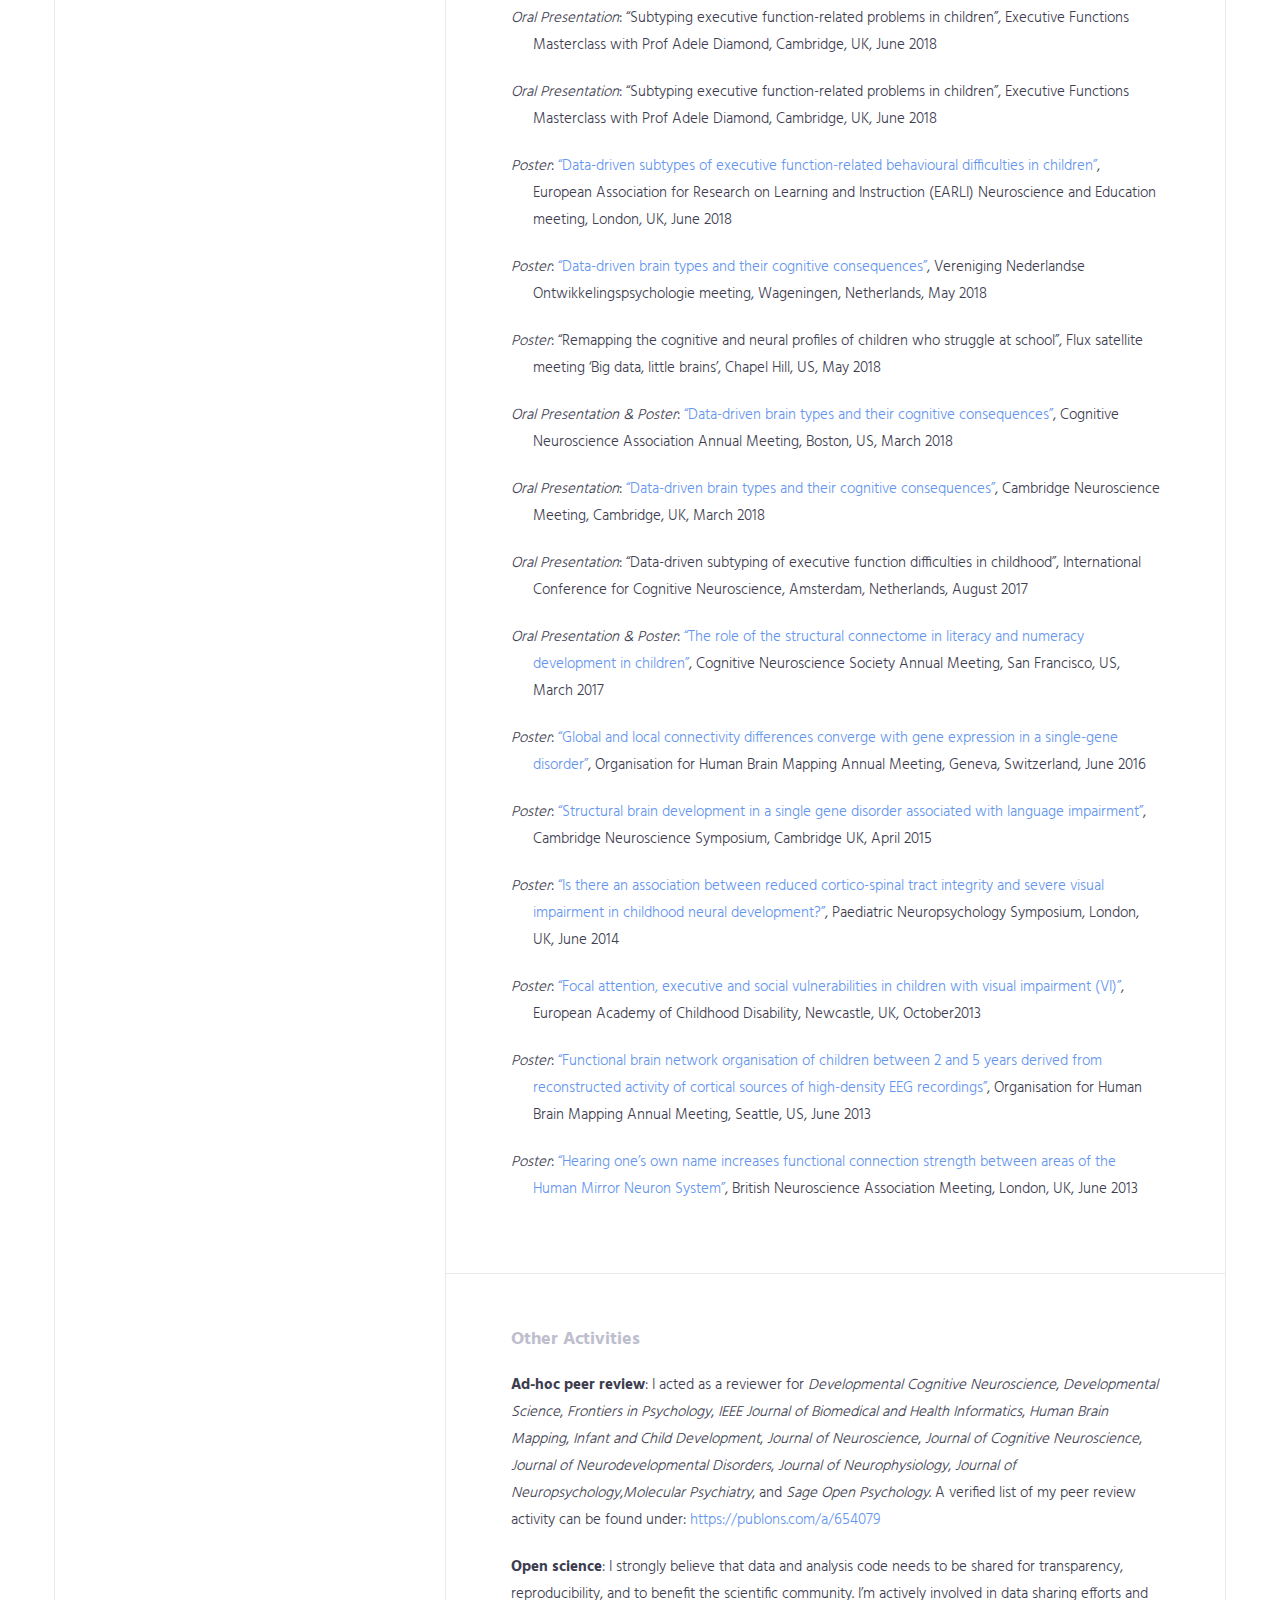
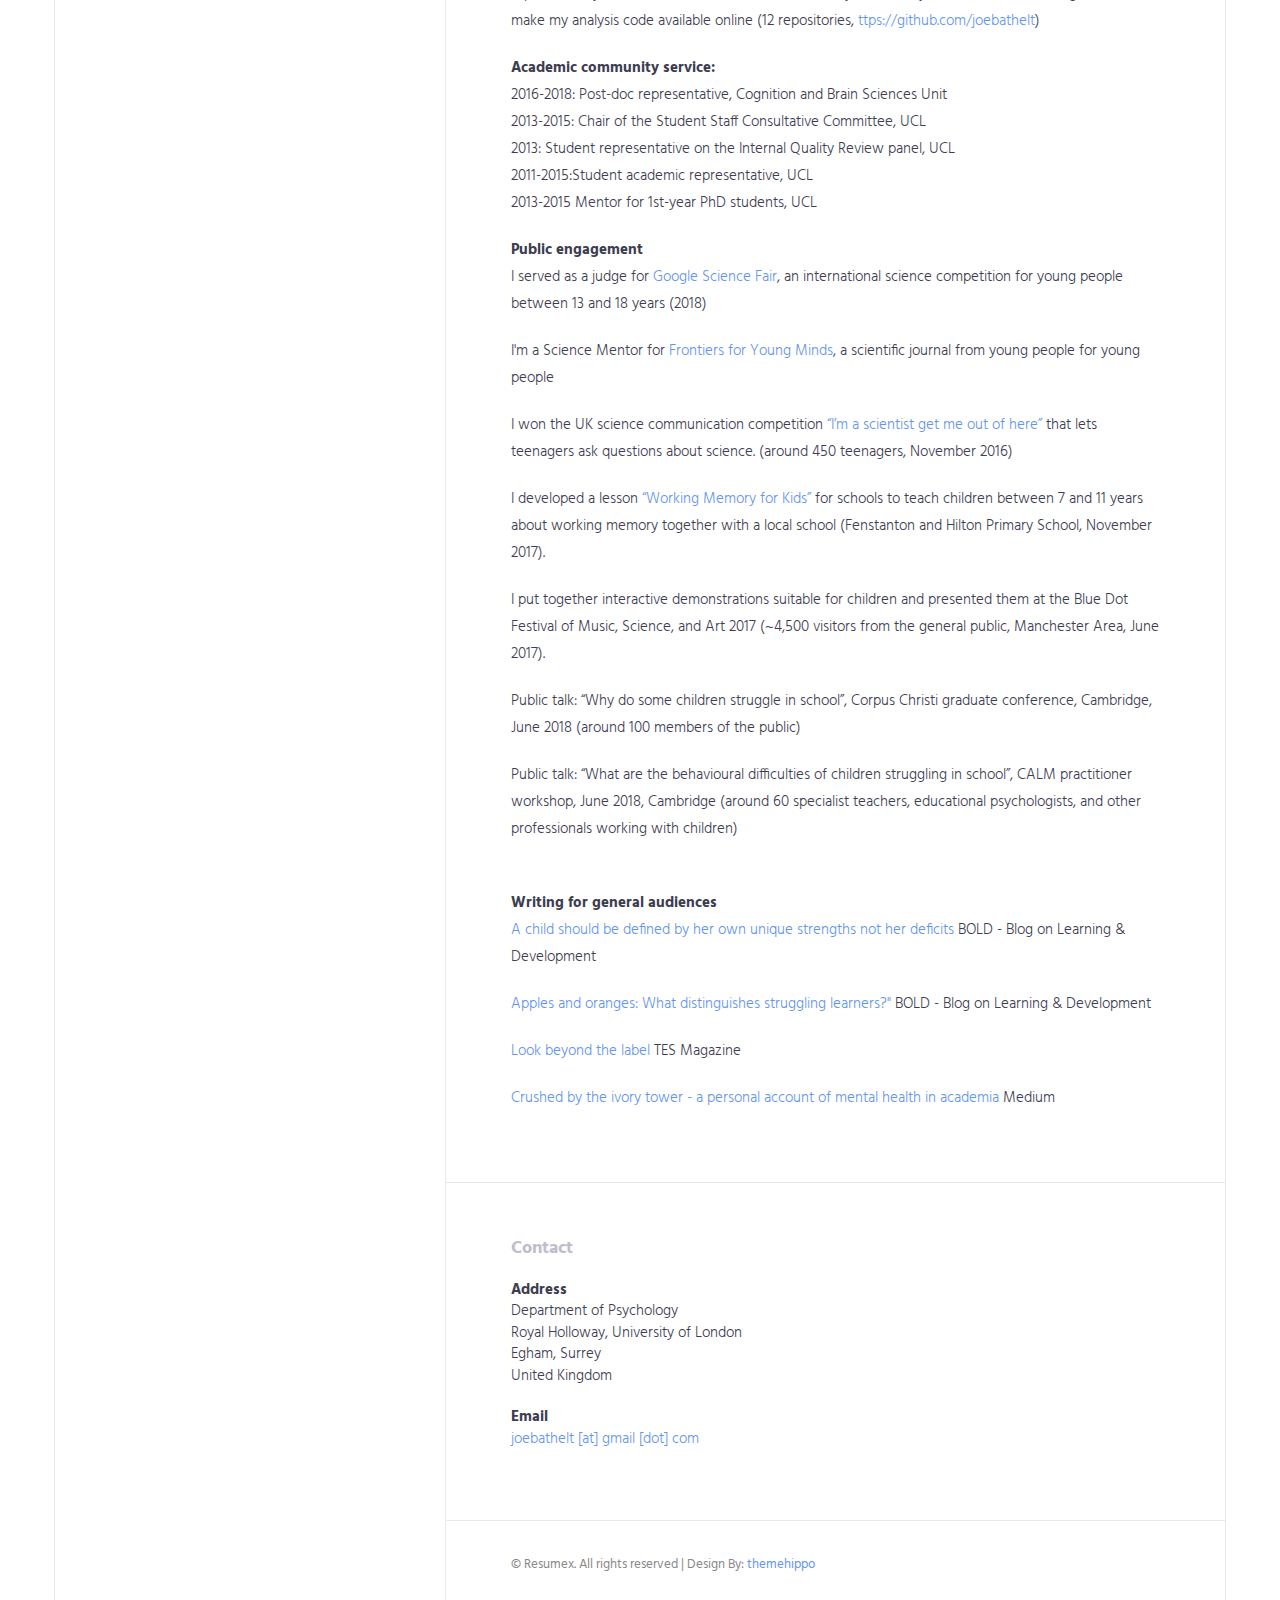
==== commit 838e609c: "fixed CSS" ====
--- a/index.html
+++ b/index.html
@@ -333,7 +333,6 @@
                     <p class="hangingindent"><b>Bathelt, J.</b>, Geurts, H.M. (2020). Difference in default mode network subsystems in autism across childhood and adolescence. <i>Autism</i> <a href="https://doi.org/10.1177/1362361320969258">https://doi.org/10.1177/1362361320969258</a></p>
 
                     <p class="hangingindent">Siugzdaite, R., <b>Bathelt, J.</b>, Holmes, J., Astle, D. E. (2020). Transdiagnostic brain mapping in developmental disorders. <i>Current Biology 30</i>, <a href="https://doi.org/10.1016/j.cub.2020.01.078">https://doi.org/10.1016/j.cub.2020.01.078</a></p>
-
 
                     <p class="hangingindent"><b>Bathelt, J.</b>, Koolschijn, P. C., Geurts, H. M., (2020). Age-variant and invariant features of functional brain organization in middle-aged and older autistic adults <i>Molecular Autism 11</i>(9), <a href="https://doi.org/10.1186/s13229-020-0316-y">https://doi.org/10.1186/s13229-020-0316-y</a></p>
 
--- a/css/style.css
+++ b/css/style.css
@@ -0,0 +1,577 @@
+/*
+Template Name: Resumex
+Description: HTML5 / CSS3 One Page
+Version: 1.0
+Author: themehippo.com
+*/
+
+/*------------------------------------------------------------------
+# [Color codes]
+
+# Body  (text): #3a4750
+# Heading Color #444444
+# Theme Color (link color) #82b541
+# Mid grey (sub header) #f4f4f4
+# -------------------------------------------------------------------*/
+
+body {
+    font-family : 'Hind', sans-serif;
+    font-size   : 15px;
+    line-height : 1.8em;
+    color       : #3d3d50;
+    font-weight : 300;
+    background  : url("../img/pattern-bg.png") fixed;
+    }
+
+/* --------------------------------------
+ * Global Typography
+ *------------------------------------------*/
+
+h1, h2, h3, h4, h5, h6 {
+    margin : 0 0 15px;
+    color  : #2b2b3d;
+    }
+
+h1 {
+    font-size   : 26px;
+    line-height : 1.8em;
+    font-weight : 700;
+    }
+
+h2 {
+    font-size   : 18px;
+    line-height : 1.8em;
+    font-weight : 700;
+    }
+
+h3 {
+    font-size   : 16px;
+    line-height : 1.8em;
+    font-weight : 500;
+    }
+
+h4 {
+    font-size   : 15px;
+    line-height : 1.8em;
+    font-weight : 500;
+    }
+
+h5 {
+    font-size   : 15px;
+    line-height : 1.5em;
+    font-weight : 500;
+    }
+
+h6 {
+    font-size   : 15px;
+    line-height : 1.5em;
+    }
+
+/* --------------------------------------
+ * LINK STYLE
+ *------------------------------------------*/
+a {
+    color              : #6495ed;
+    text-decoration    : none;
+    -webkit-transition : all 0.3s ease 0s;
+    -moz-transition    : all 0.3s ease 0s;
+    -o-transition      : all 0.3s ease 0s;
+    transition         : all 0.3s ease 0s;
+    }
+
+a,
+a:active,
+a:focus,
+a:active {
+    text-decoration : none;
+    outline         : none
+    }
+
+a:hover,
+a:focus {
+    text-decoration : none;
+    color           : #ff9800;
+    }
+
+p {
+    margin-bottom : 20px;
+    }
+
+ul {
+    margin     : 0;
+    padding    : 0;
+    list-style : none;
+    }
+
+/*------------------
+ * Button Style
+ *------------------*/
+.btn {
+    padding        : 14px 30px 11px;
+    margin-bottom  : 0;
+    font-size      : 14px;
+    font-weight    : 500;
+    border-radius  : 0;
+    border         : 0;
+    text-transform : uppercase;
+    }
+
+.btn-lg {
+    font-weight : 700;
+    font-size   : 24px;
+    padding     : 15px 30px;
+    }
+
+/*btn-primary*/
+.btn-primary {
+    background-color : #FFC107;
+    }
+
+.btn-primary:hover,
+.btn-primary:focus,
+.btn-primary:active:focus {
+    background : #ff9800;
+    }
+
+/*btn-default*/
+.btn-default {
+    color            : #2a54f5;
+    background-color : transparent;
+    border           : 2px solid #2a54f5;
+    }
+
+.btn-default:hover,
+.btn-default:focus,
+.btn-default:active:focus {
+    background   : #2a54f5;
+    color        : #ffffff;
+    border-color : #2a54f5;
+    }
+
+button:focus,
+.btn:focus,
+.btn:active:focus {
+    outline : none;
+    }
+
+/* --------------------
+ * Column Block
+ * -------------------*/
+
+.columns-block {
+    display                : -webkit-flex;
+    display                : flex;
+    -webkit-flex-direction : row;
+    flex-direction         : row;
+    margin                 : 60px auto;
+    padding                : 0;
+    box-shadow             : 0 0 0 1px #eaeaea;
+    }
+
+.blocks {
+    box-sizing : border-box;
+    }
+
+.left-col-block {
+    overflow     : hidden;
+    -webkit-flex : 1 0 0;
+    flex         : 1 0 0;
+    position     : relative;
+    background   : rgba(255, 255, 255, .8);
+    border-right : 1px solid #eaeaea;
+    }
+
+.right-col-block {
+    -webkit-flex : 2 0 0;
+    flex         : 2 0 0;
+    position     : relative;
+    background   : #ffffff;
+    }
+
+@media (max-width : 768px) {
+
+    .columns-block {
+        display    : block;
+        margin     : 0;
+        box-shadow : none;
+        }
+
+    .left-col-block {
+        width    : 100%;
+        position : relative;
+        border   : 0;
+        }
+
+    .right-col-block {
+        width      : 100%;
+        position   : relative;
+        box-shadow : none;
+        }
+    }
+
+@media (min-width : 769px) and (max-width : 1024px) {
+    .columns-block {
+        margin-top    : 30px;
+        margin-bottom : 30px;
+        }
+    }
+
+/* --------------------
+ * Section Background
+ * -------------------*/
+
+.gray-bg {
+    background-color : #ffffff;
+    }
+
+/* --------------------
+ *  main Wrapper
+ * -------------------*/
+#main-wrapper {
+    overflow : hidden;
+    }
+
+/*-------------------
+ * Section Wrapper
+ *-------------------*/
+.section-wrapper {
+    padding       : 50px;
+    border-bottom : 1px solid #eaeaea;
+    }
+
+@media (max-width : 480px) {
+    .section-wrapper {
+        padding : 30px 20px;
+        }
+    }
+
+/*---------------------------
+* Section Title
+*---------------------------*/
+.section-title {
+    margin-bottom : 15px;
+    }
+
+.section-title h2 {
+    margin-bottom : 5px;
+    color         : #bebece;
+    }
+
+/*-----------------------------
+ * NAVIGATION & HEADER STYLE
+ *-----------------------------*/
+
+.header {
+    padding  : 20px !important;
+    margin   : 0;
+    position : relative;
+    }
+
+.header .profile-img {
+    margin-bottom : 50px;
+    }
+
+.header .content-wrapper {
+
+    }
+
+.header .content {
+    width  : 100%;
+    margin : 0 auto;
+    }
+
+.header .content h1 {
+    line-height : 1;
+    margin      : 0 0 5px;
+    }
+
+.header .content .lead {
+    font-size : 18px;
+    }
+
+.header .content .about-text {
+    margin : 10px 0;
+    }
+
+.header .btn {
+    margin-top : 40px;
+    }
+
+@media (max-width : 768px) {
+    .header {
+        padding       : 0;
+        text-align    : center;
+        border-bottom : 1px solid #ededed;
+        }
+
+    .header img {
+        margin : 0 auto;
+        }
+
+    .header .content {
+        padding : 50px;
+        }
+    }
+
+/* Header Sticky */
+
+.sticky {
+    position : -webkit-sticky;
+    position : sticky;
+    top      : 0;
+    }
+
+/*-------------------
+ * Social Icon
+ *-------------------*/
+
+.social-icon {
+    margin  : 20px 0;
+    padding : 0;
+    display : block;
+    }
+
+.social-icon li {
+    display : inline-block;
+    margin  : 0 2px;
+    }
+
+.social-icon li a {
+    display       : block;
+    font-size     : 12px;
+    color         : #333333;
+    width         : 34px;
+    height        : 34px;
+    line-height   : 33px;
+    text-align    : center;
+    border-radius : 2px;
+    border        : 2px solid #eeeeee;
+    }
+
+.social-icon li a:hover {
+    border-color : #cccccc;
+    }
+
+/*-------------------
+ * Expertise
+ *-------------------*/
+.expertise-item {
+    margin-bottom : 20px;
+    }
+
+.expertise-item h3 {
+    margin-bottom : 5px;
+    font-weight   : 700;
+    }
+
+/*-------------------
+ * Conference
+ *-------------------*/
+.hangingindent {
+  padding-left: 22px ;
+  text-indent: -22px ;
+}
+
+/*-------------------
+ * Skills Progressbar
+ *-------------------*/
+
+.progress-item {
+    position : relative;
+    }
+
+.progress-item .progress-title {
+    font-size     : 15px;
+    font-weight   : 400;
+    display       : inline-block;
+    margin-bottom : 5px;
+    }
+
+.progress-item .progress {
+    height        : 4px;
+    box-shadow    : none;
+    border-radius : 5px;
+    }
+
+.progress-item .progress-bar {
+    background-color : #FFC107;
+    box-shadow       : none;
+    text-align       : right;
+    }
+
+.progress-item .progress-percent {
+    font-size        : 10px;
+    background-color : #313131;
+    position         : absolute;
+    top              : 5px;
+    padding          : 0 8px;
+    border-radius    : 3px;
+    }
+
+.progress-item .progress-percent::before {
+    content      : "";
+    position     : absolute;
+    left         : 0;
+    bottom       : -4px;
+    border-top   : 6px solid #313131;
+    border-right : 8px solid transparent;
+    }
+
+/*-------------------
+ * Portfolio
+ *-------------------*/
+
+.portfolio-item {
+    position      : relative;
+    display       : block;
+    margin-bottom : 30px;
+    }
+
+.portfolio-item .portfolio-thumb img {
+    height    : auto;
+    display   : block;
+    max-width : 100%;
+    }
+
+.portfolio-item .portfolio-info {
+    position   : absolute;
+    bottom     : 0;
+    padding    : 30px 15px 5px;
+    width      : 100%;
+    background : -webkit-linear-gradient(
+            top,
+            transparent 0%,
+            rgba(0, 0, 0, 0.5) 100%
+    );
+    }
+
+.portfolio-item .portfolio-info h3 {
+    margin      : 0;
+    line-height : 1;
+    color       : #ffffff;
+    }
+
+.portfolio-item .portfolio-info small {
+    color : #ffffff;
+    }
+
+.portfolio-item:hover .portfolio-info {
+    background : -webkit-linear-gradient(
+            top,
+            transparent 0%,
+            #000 100%
+    );
+    }
+
+/*-------------------
+ * Content Item
+ *-------------------*/
+
+.content-item {
+    margin-bottom : 40px;
+    }
+
+.content-item h3 {
+    margin         : 0 0 10px;
+    line-height    : 1;
+    font-weight    : bold;
+    text-transform : uppercase;
+    }
+
+.content-item h4 {
+    margin      : 0;
+    line-height : 1;
+    }
+
+.content-item small {
+    color : #888888;
+    }
+
+/*-------------------
+ * Contact
+ *-------------------*/
+
+.feedback-form {
+    margin-top : 50px;
+    }
+
+/*-------------------
+ * Form Style
+ *-------------------*/
+.form-control {
+    height        : 50px;
+    padding       : 0 20px;
+    font-size     : 13px;
+    line-height   : 50px;
+    color         : #969595;
+    border        : 1px solid #cccccc;
+    border-radius : 0;
+    box-shadow    : none;
+    box-sizing    : border-box;
+    }
+
+.form-control:focus,
+.form-control:active {
+    box-shadow : none;
+    }
+
+/* --------------------------------------------
+ *   Footer
+ *---------------------------------------------- */
+
+/* Copyright */
+
+.footer {
+    padding : 30px 50px;
+    }
+
+.footer .copyright-section {
+    font-size : 13px;
+    color     : #888888;
+
+    }
+
+.footer .copyright-section .copytext {
+    font-weight : 400;
+    display     : block;
+    }
+
+@media (max-width : 480px) {
+    .footer {
+        padding : 10px 20px;
+        }
+    }
+
+/* ---------------------------------------------- /*
+ * Preloader
+/* ---------------------------------------------- */
+#preloader {
+    background : rgba(255, 255, 255,.8);
+    bottom     : 0;
+    left       : 0;
+    position   : fixed;
+    right      : 0;
+    top        : 0;
+    z-index    : 9999;
+    }
+
+#status,
+.status-mes {
+    background-image    : url(../img/preloader.svg);
+    background-position : center;
+    background-repeat   : no-repeat;
+    height              : 200px;
+    left                : 50%;
+    margin              : -100px 0 0 -100px;
+    position            : absolute;
+    top                 : 50%;
+    width               : 200px;
+    }
+
+.status-mes {
+    background : none;
+    left       : 0;
+    margin     : 0;
+    text-align : center;
+    top        : 65%;
+    }
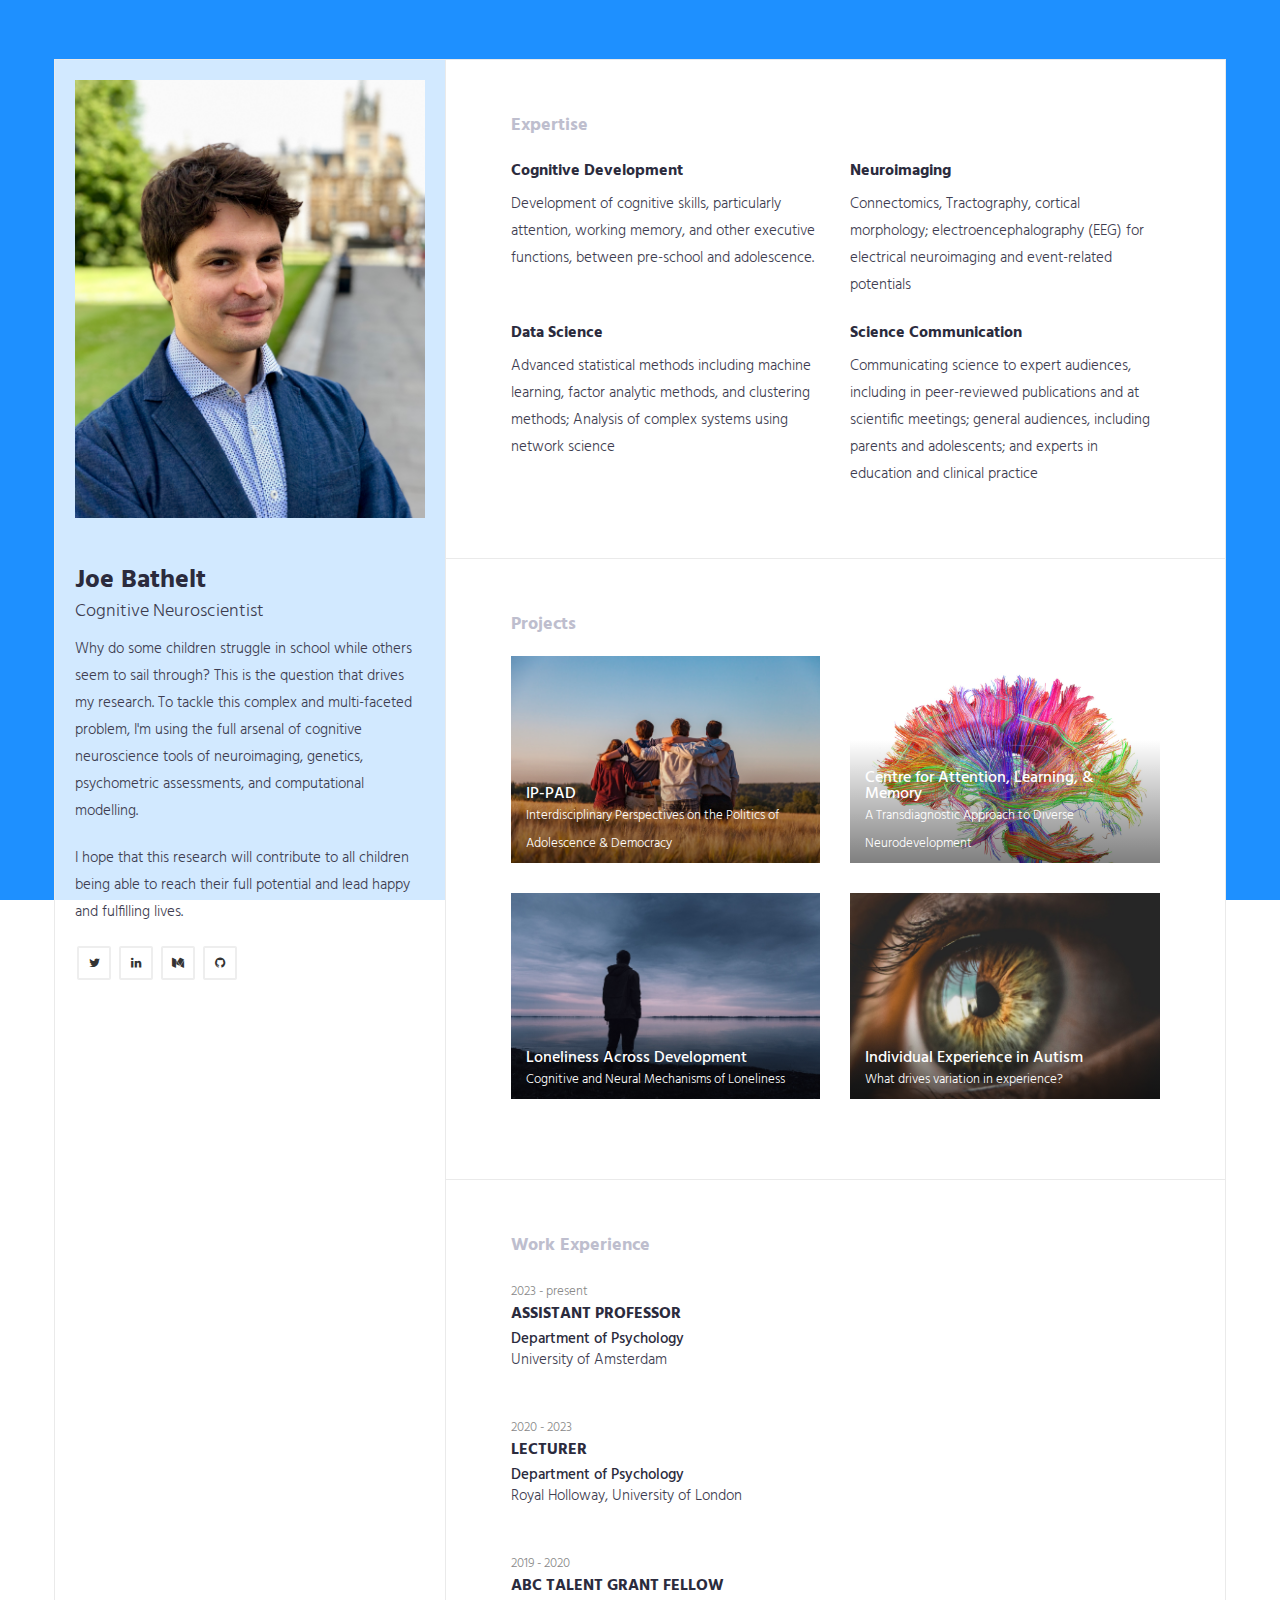
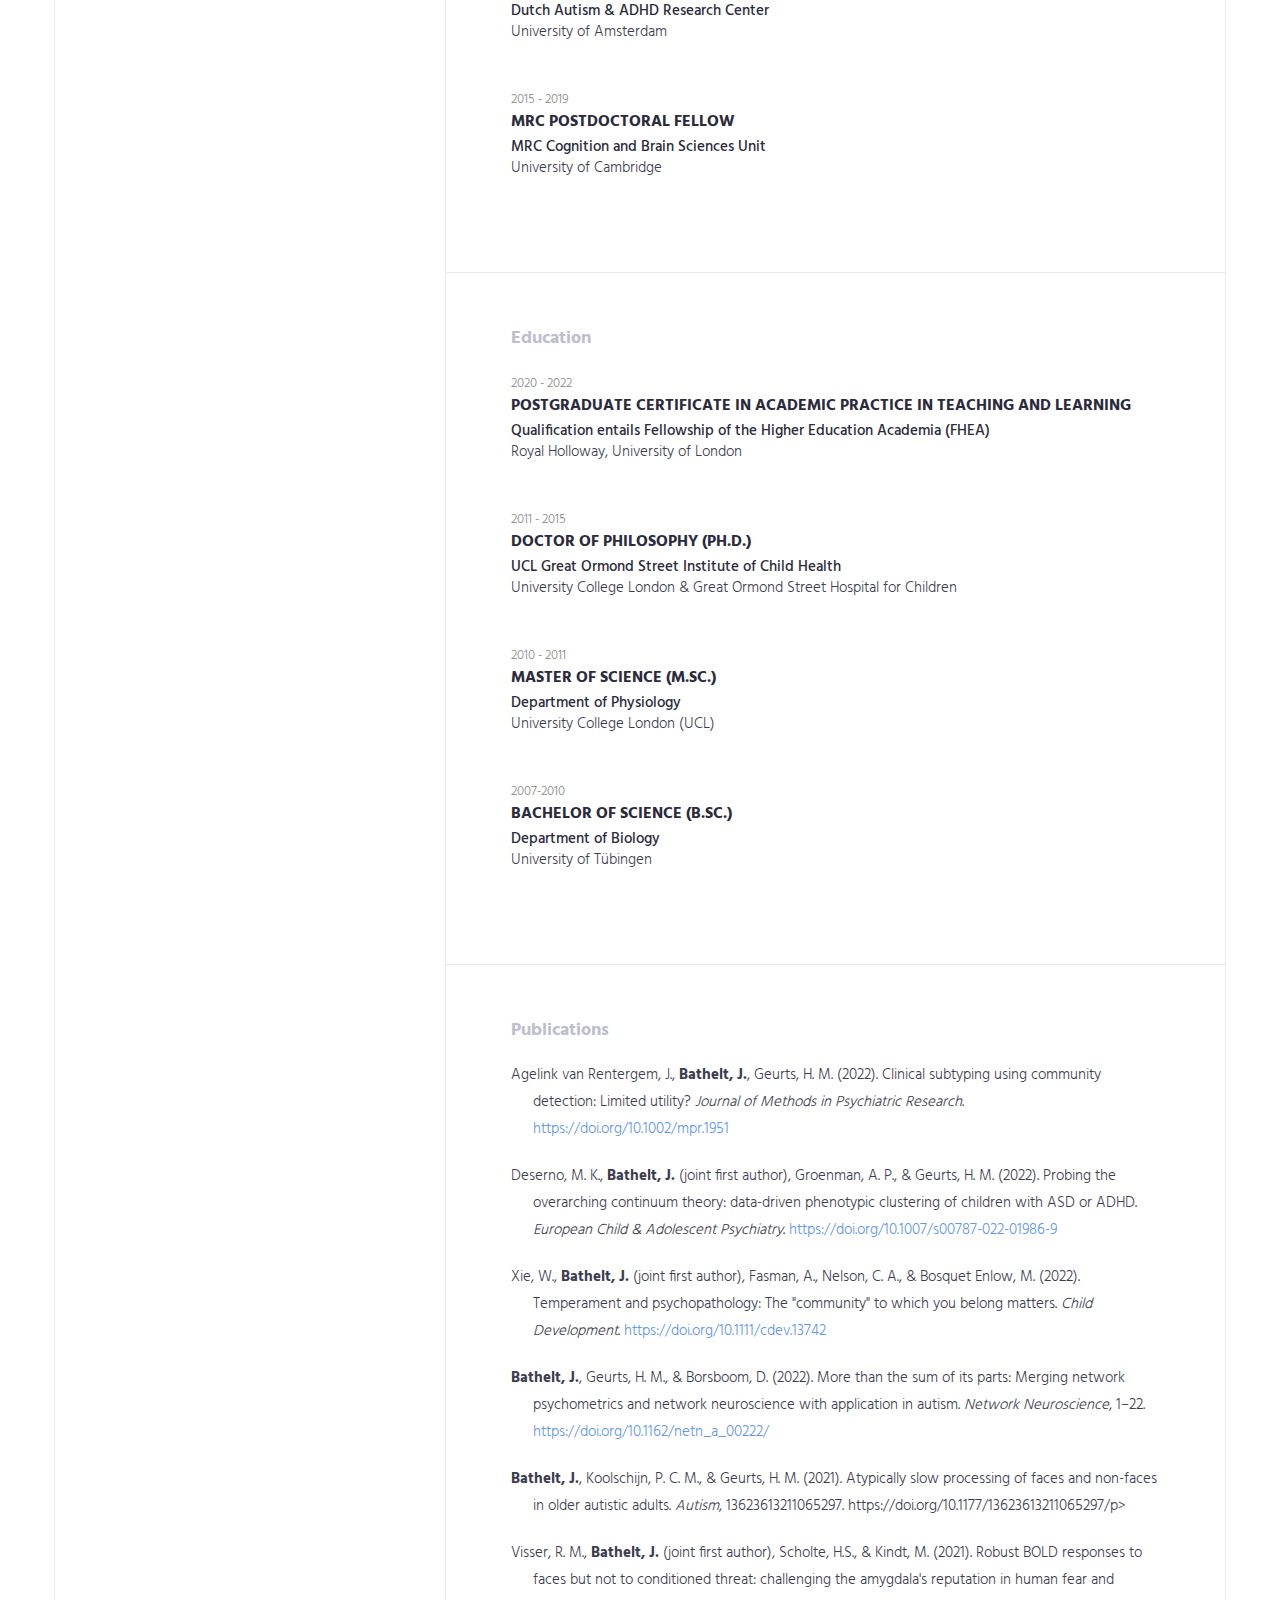
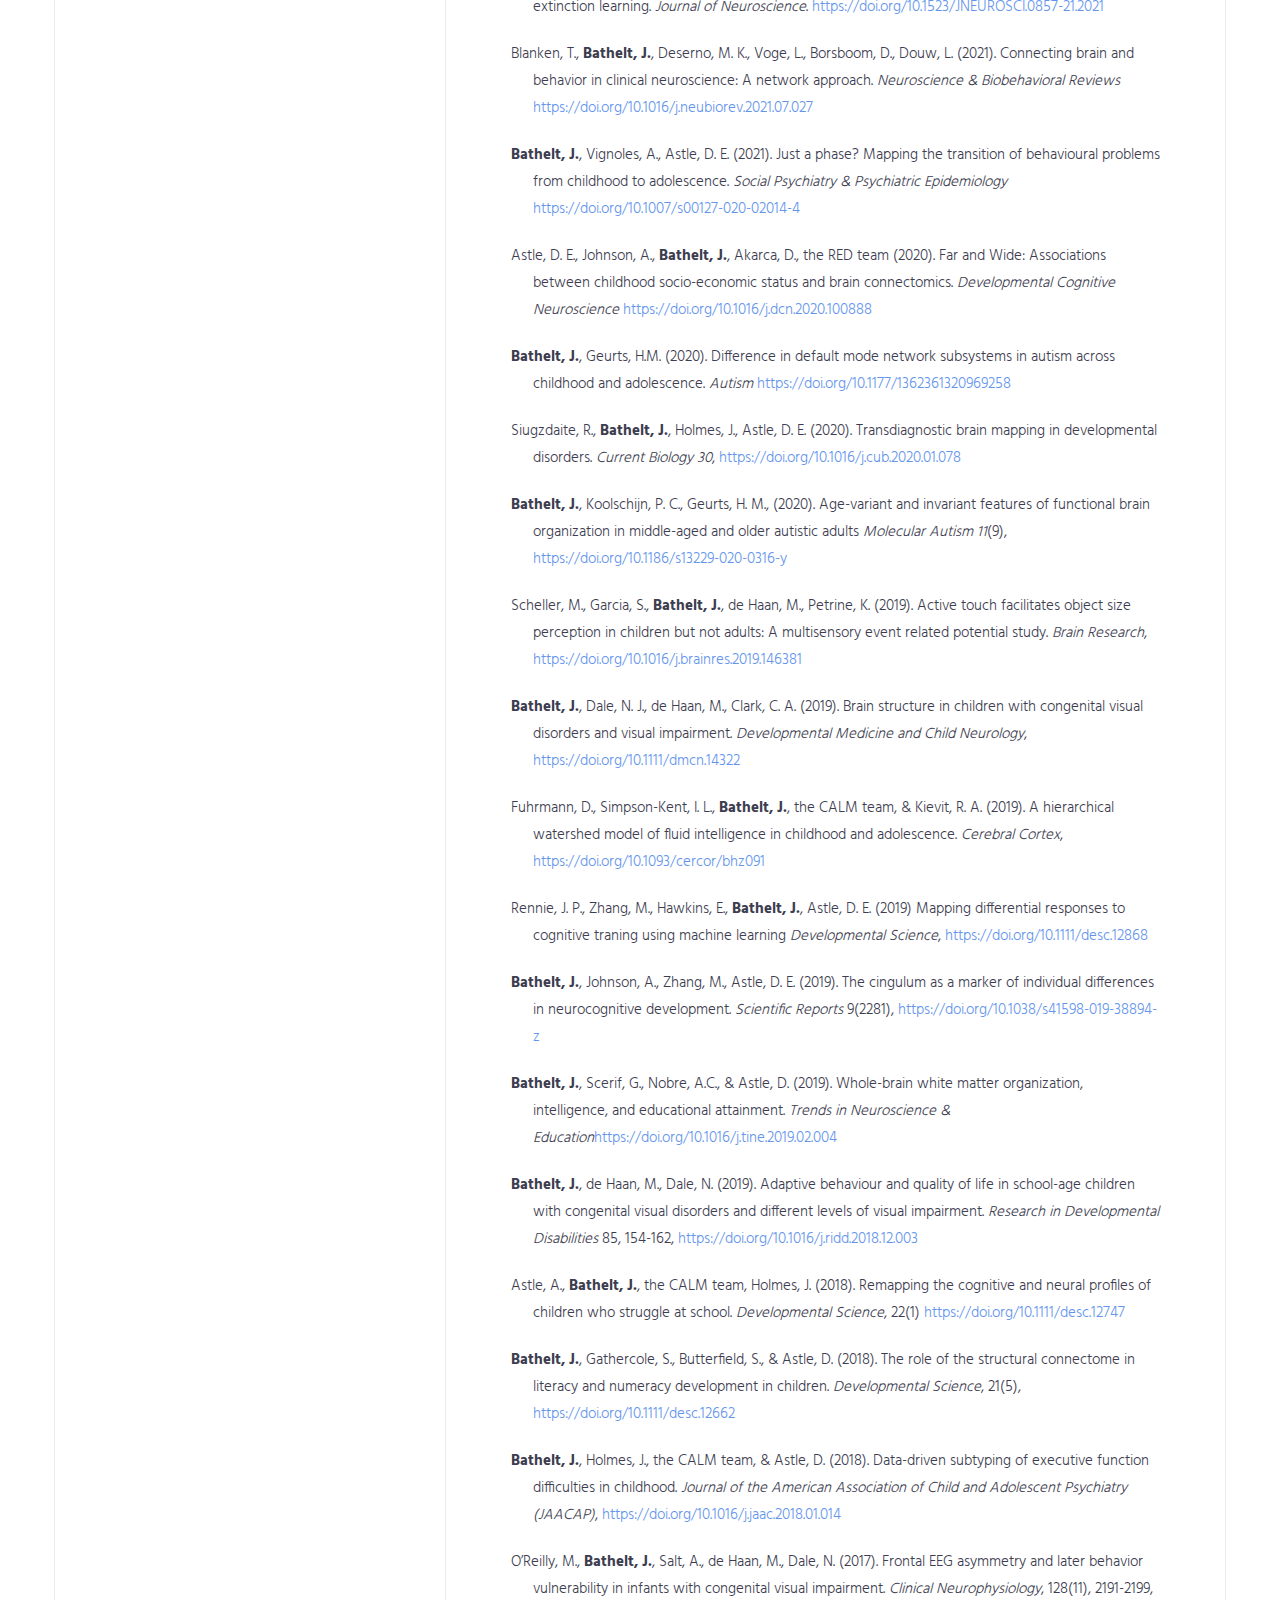
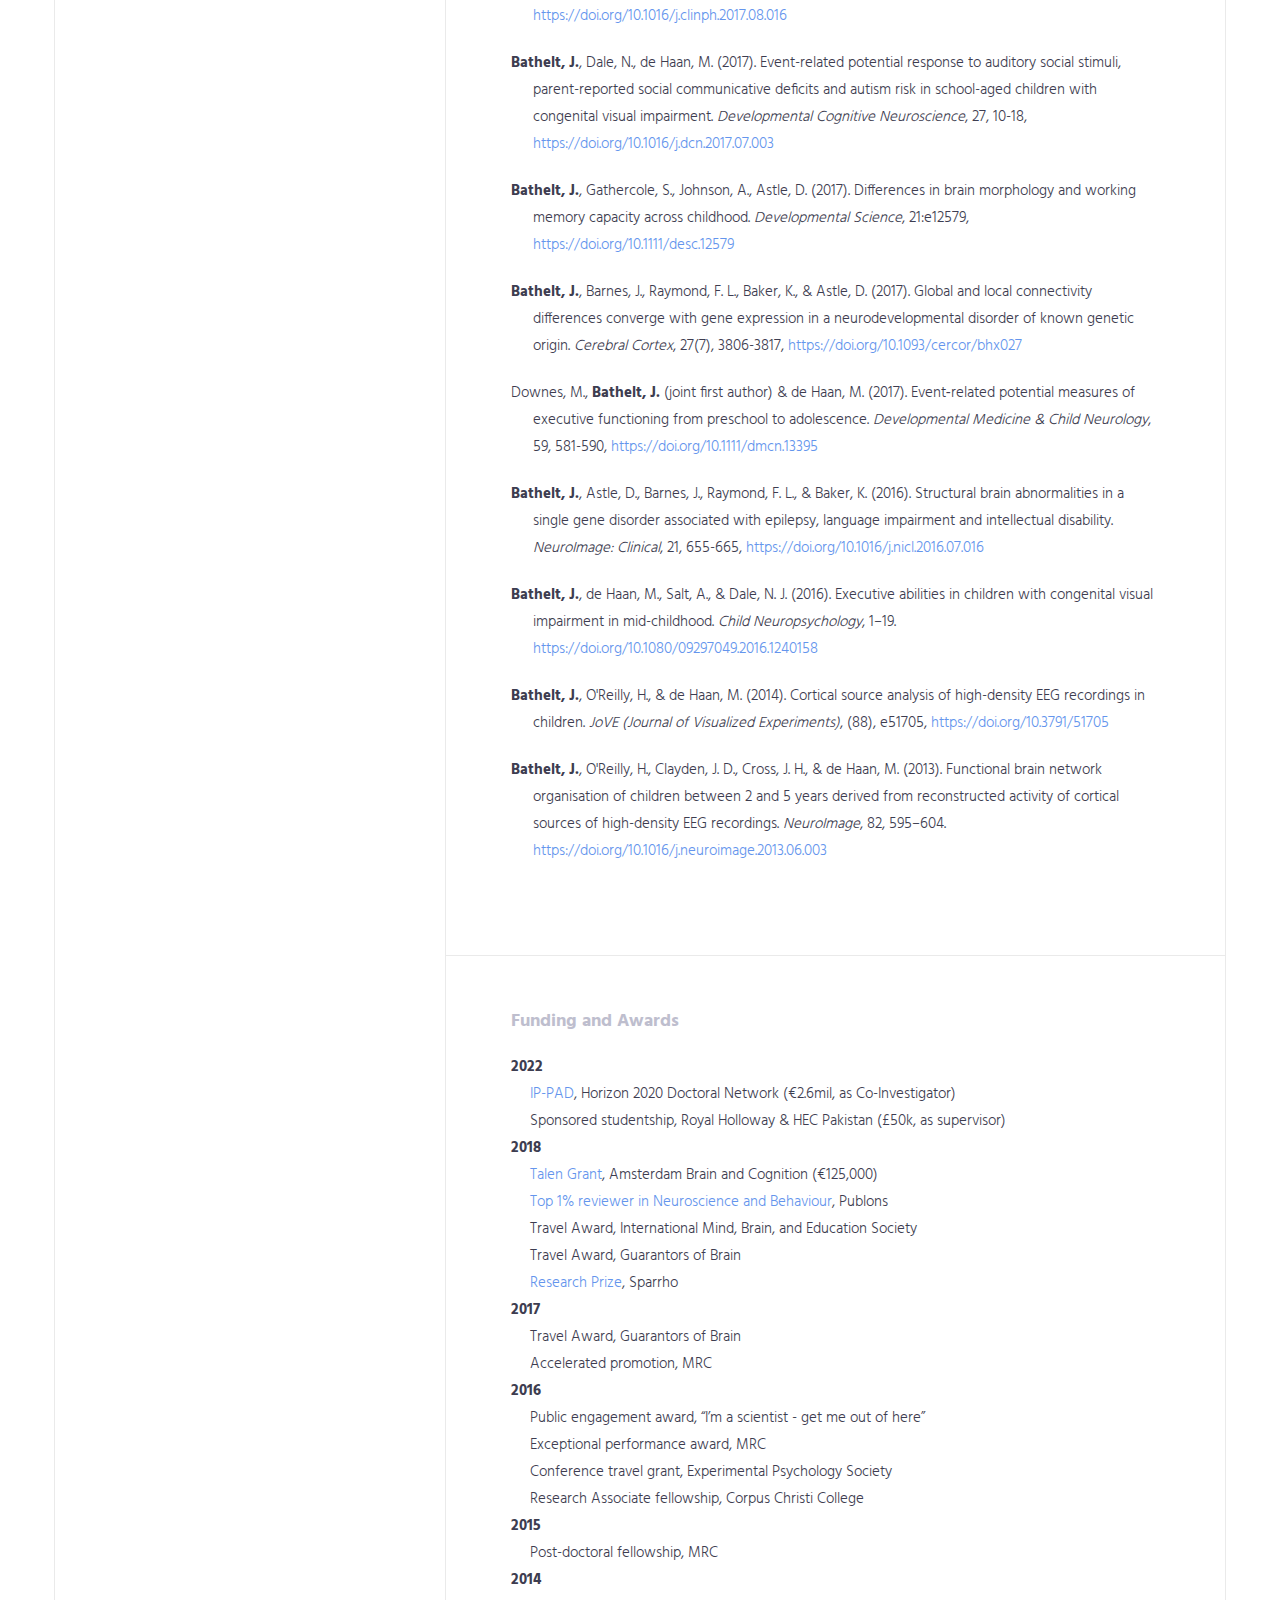
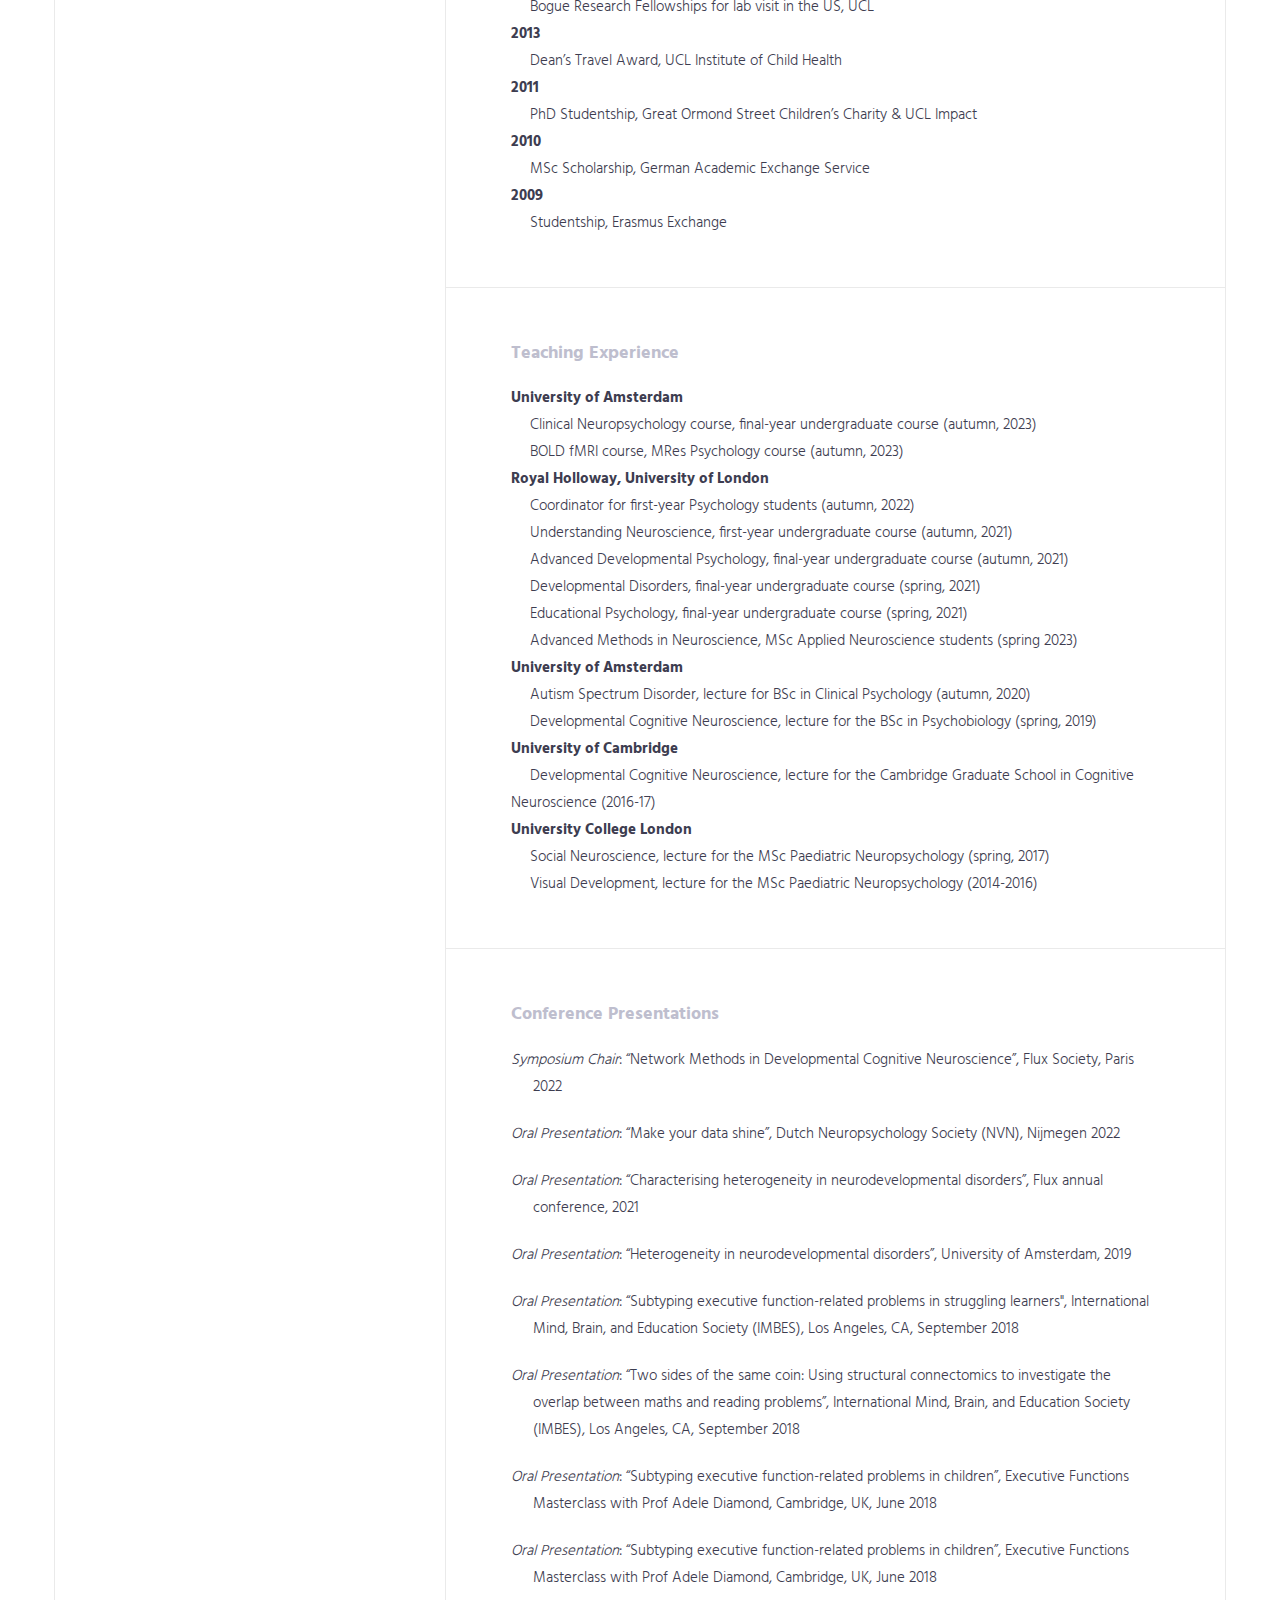
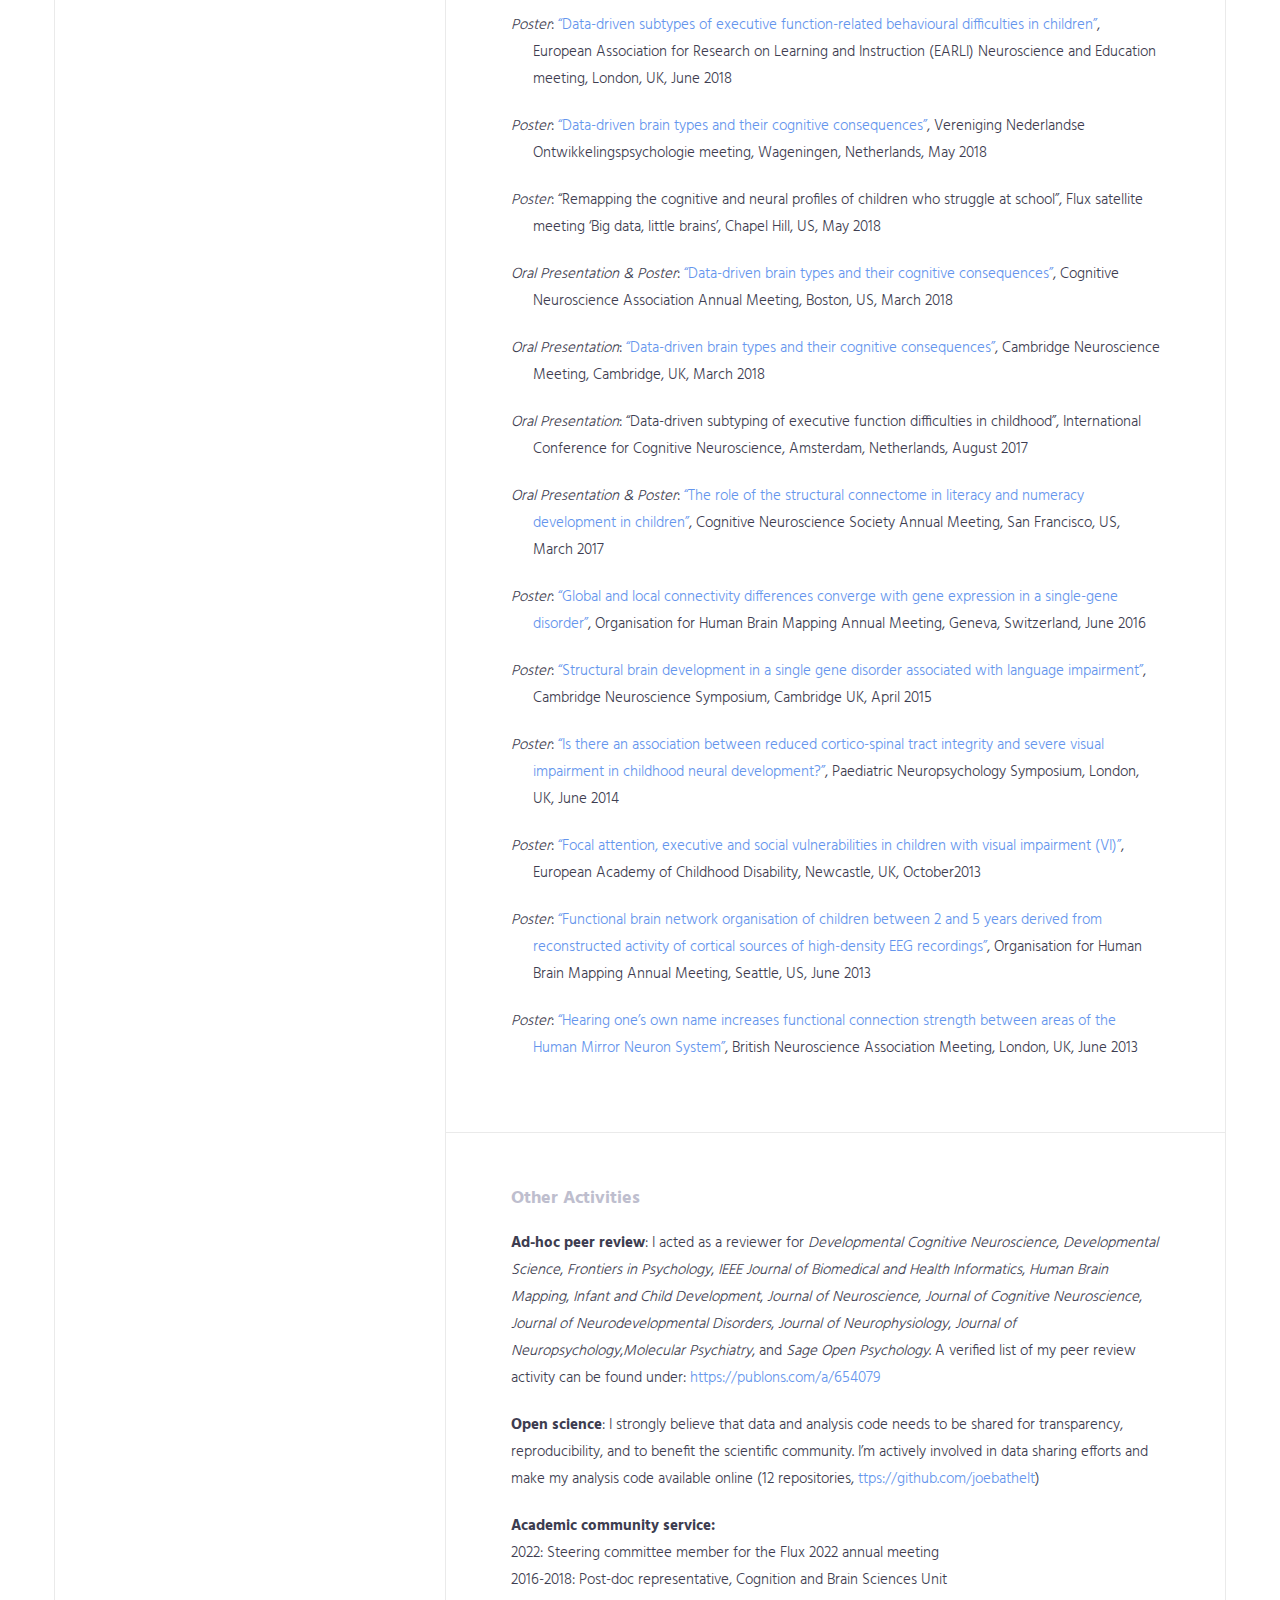
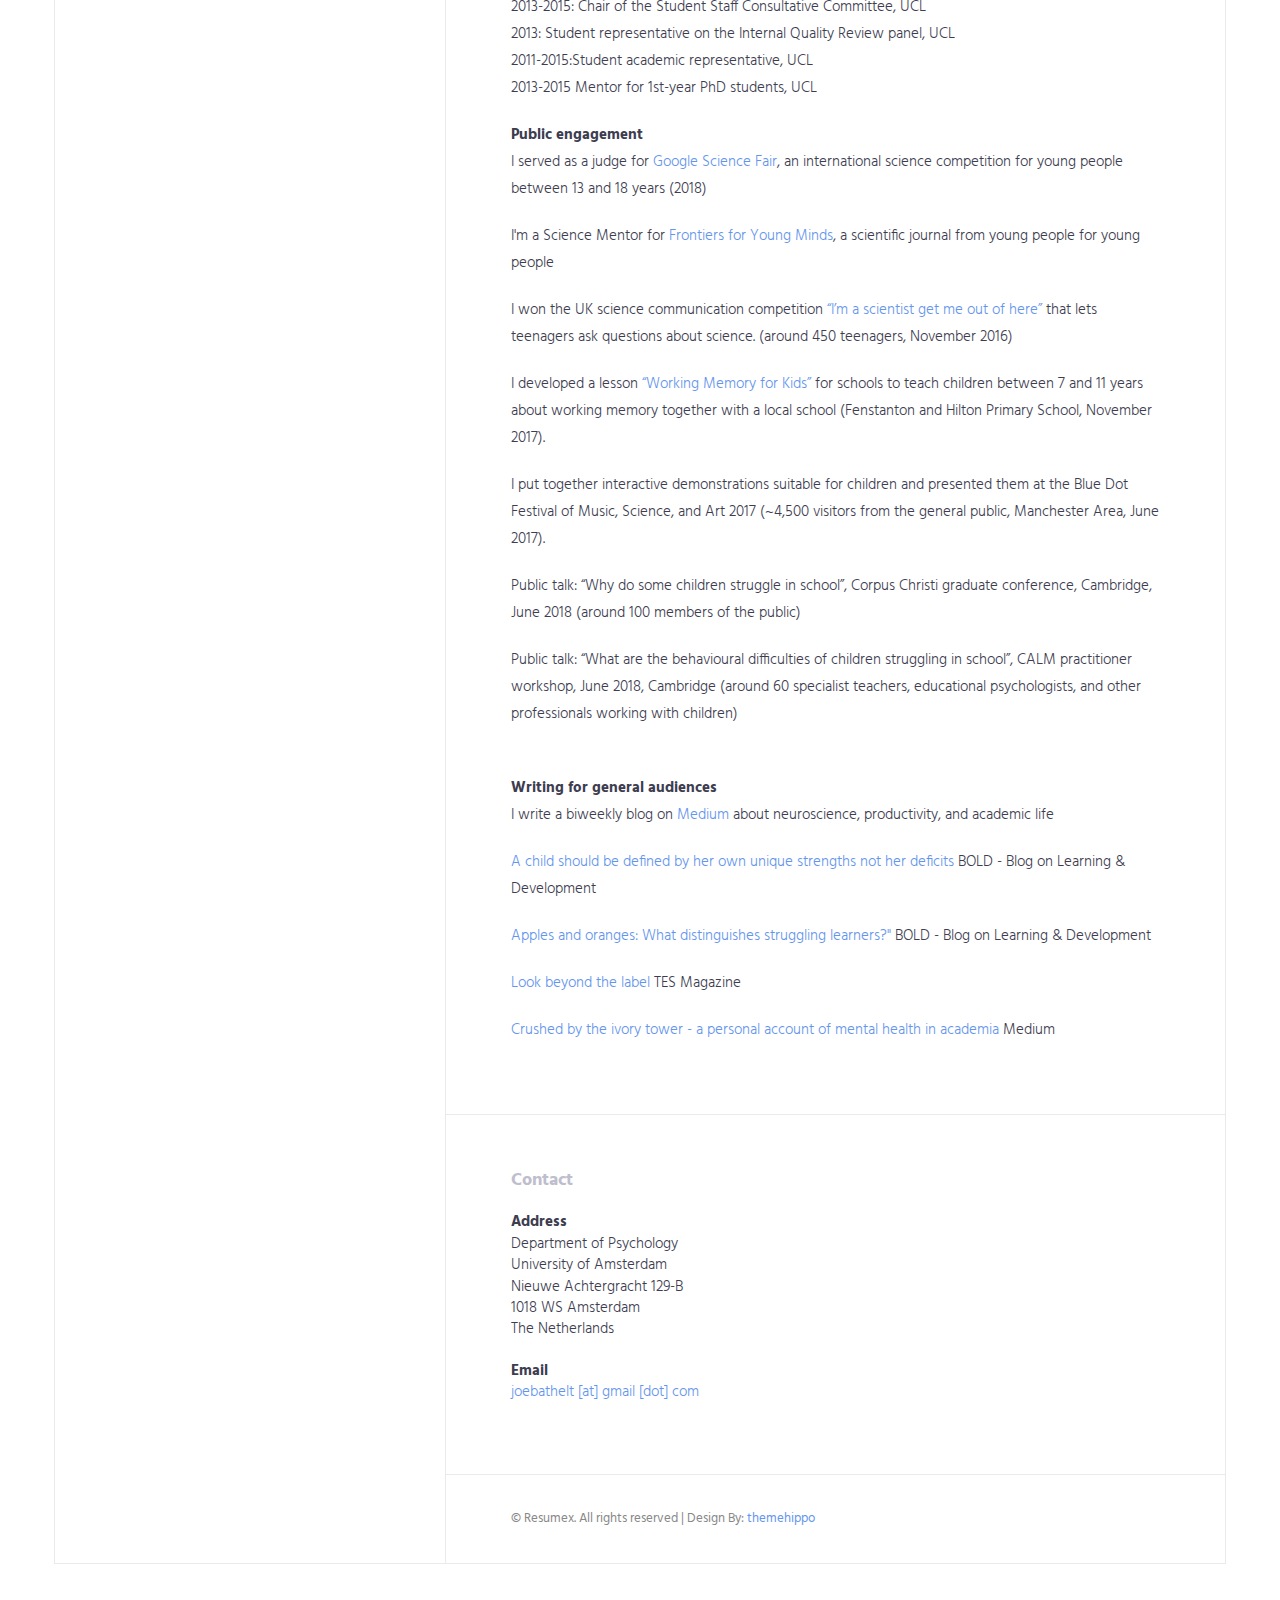
==== commit 78692fe5: "updated content" ====
--- a/index.html
+++ b/index.html
@@ -107,7 +107,7 @@
                     <h3>Neuroimaging</h3>
 
                     <p>
-                        Tractography, white matter connectomics, cortical morphology; electroencephalography (EEG) for electrical neuroimaging and event-related potentials
+                        Connectomics, Tractography, cortical morphology; electroencephalography (EEG) for electrical neuroimaging and event-related potentials
                     </p>
                 </div>
             </div>
@@ -144,20 +144,20 @@
         <div class="row">
             <div class="col-md-12">
                 <div class="section-title">
-                    <h2>Current Projects</h2>
-                </div>
-            </div>
-        </div>
-        <div class="row">
-            <div class="col-md-6">
-                <a class="portfolio-item" href="http://square-pegs.info">
+                    <h2>Projects</h2>
+                </div>
+            </div>
+        </div>
+        <div class="row">
+            <div class="col-md-6">
+                <a class="portfolio-item" href="https://www.ippad.eu/">
                     <div class="portfolio-thumb">
-                        <img src="img/portfolio-1.jpg" alt="">
+                        <img src="img/young-people.jpeg" alt="">
                     </div>
 
                     <div class="portfolio-info">
-                        <h3>Neurodiversity in ADHD</h3>
-                        <small>Upcoming project</small>
+                        <h3>IP-PAD</h3>
+                        <small>Interdisciplinary Perspectives on the Politics of Adolescence & Democracy</small>
                     </div>
                     <!-- portfolio-info -->
                 </a>
@@ -170,22 +170,22 @@
                     </div>
 
                     <div class="portfolio-info">
-                        <h3>CALM</h3>
-                        <small>Project at the MRC CBU</small>
+                        <h3>Centre for Attention, Learning, & Memory</h3>
+                        <small>A Transdiagnostic Approach to Diverse Neurodevelopment</small>
                     </div>
                     <!-- portfolio-info -->
                 </a>
                 <!-- .portfolio-item -->
             </div>
             <div class="col-md-6">
-                <a class="portfolio-item" href="http://www.mrc-cbu.cam.ac.uk/working-memory-for-kids/">
+                <a class="portfolio-item" href="">
                     <div class="portfolio-thumb">
-                        <img src="img/portfolio-3.jpg" alt="">
+                        <img src="img/loneliness.jpeg" alt="">
                     </div>
 
                     <div class="portfolio-info">
-                        <h3>Working Memory for Kids</h3>
-                        <small>Teaching kids about working memory</small>
+                        <h3>Loneliness Across Development</h3>
+                        <small>Cognitive and Neural Mechanisms of Loneliness</small>
                     </div>
                     <!-- portfolio-info -->
                 </a>
@@ -194,12 +194,12 @@
             <div class="col-md-6">
                 <a class="portfolio-item" href="http://www.homepages.ucl.ac.uk/~ucbtjob/PersonalSite/Projects.html">
                     <div class="portfolio-thumb">
-                        <img src="img/portfolio-4.jpg" alt="">
+                        <img src="img/eye.jpeg" alt="">
                     </div>
 
                     <div class="portfolio-info">
-                        <h3>Visual Impairment</h3>
-                        <small>Project at UCL/GOSH</small>
+                        <h3>Individual Experience in Autism</h3>
+                        <small>What drives variation in experience?</small>
                     </div>
                     <!-- portfolio-info -->
                 </a>
@@ -223,7 +223,17 @@
         <div class="row">
             <div class="col-md-12">
                 <div class="content-item">
-                    <small>2020 - now</small>
+                    <small>2023 - present</small>
+                    <h3>Assistant Professor</h3>
+                    <h4>Department of Psychology</h4>
+                    <p>University of Amsterdam</p>
+                </div>
+            </div>
+        </div>
+        <div class="row">
+            <div class="col-md-12">
+                <div class="content-item">
+                    <small>2020 - 2023</small>
                     <h3>Lecturer</h3>
                     <h4>Department of Psychology</h4>
                     <p>Royal Holloway, University of London</p>
@@ -234,7 +244,7 @@
             <div class="col-md-12">
                 <div class="content-item">
                     <small>2019 - 2020</small>
-                    <h3>Postdoctoral Fellow</h3>
+                    <h3>ABC Talent Grant Fellow</h3>
                     <h4>Dutch Autism & ADHD Research Center</h4>
                     <p>University of Amsterdam</p>
                 </div>
@@ -268,6 +278,13 @@
         <div class="row">
             <div class="col-md-12">
                 <div class="content-item">
+                    <small>2020 - 2022</small>
+                    <h3>Postgraduate Certificate in Academic Practice in Teaching and Learning</h3>
+                    <h4>Qualification entails Fellowship of the Higher Education Academia (FHEA)</h4>
+                    <p>Royal Holloway, University of London</p>
+                </div>
+                <!-- .experience-item -->
+                <div class="content-item">
                     <small>2011 - 2015</small>
                     <h3>Doctor of Philosophy (Ph.D.)</h3>
                     <h4>UCL Great Ormond Street Institute of Child Health</h4>
@@ -315,6 +332,11 @@
         <div class="row">
             <div class="col-md-12">
                 <div class="content-item">
+
+                    <p class="hangingindent">Agelink van Rentergem, J., <b>Bathelt, J.</b>, Geurts, H. M. (2022). Clinical subtyping using community detection: Limited utility? <i>Journal of Methods in Psychiatric Research</i>. <a href="https://doi.org/10.1002/mpr.1951">https://doi.org/10.1002/mpr.1951</a></p>
+
+                    <p class="hangingindent">Deserno, M. K., <b>Bathelt, J.</b> (joint first author), Groenman, A. P., & Geurts, H. M. (2022). Probing the overarching continuum theory: data-driven phenotypic clustering of children with ASD or ADHD. <i>European Child & Adolescent Psychiatry</i>. <a href="https://doi.org/10.1007/s00787-022-01986-9">https://doi.org/10.1007/s00787-022-01986-9</a></p>
+
                     <p class="hangingindent">Xie, W., <b>Bathelt, J.</b> (joint first author), Fasman, A., Nelson, C. A., & Bosquet Enlow, M. (2022). Temperament and psychopathology: The "community" to which you belong matters. <i>Child Development</i>. <a href="https://doi.org/10.1111/cdev.13742">https://doi.org/10.1111/cdev.13742</a></p>
                     
                     <p class="hangingindent"><b>Bathelt, J.</b>, Geurts, H. M., & Borsboom, D. (2022). More than the sum of its parts: Merging network psychometrics and network neuroscience with application in autism. <i>Network Neuroscience</i>, 1–22. <a href="https://doi.org/10.1162/netn_a_00222/">https://doi.org/10.1162/netn_a_00222/</a></p>
@@ -394,6 +416,10 @@
         </div>
         <!-- .row -->
         <ul>
+        <ul><b>2022</b>
+            <li>&emsp; <a href="https://www.ippad.eu/">IP-PAD</a>, Horizon 2020 Doctoral Network (€2.6mil, as Co-Investigator)</li>
+            <li>&emsp; Sponsored studentship, Royal Holloway & HEC Pakistan (£50k, as supervisor)</li>
+        </ul>
         <ul><b>2018</b>
             <li>&emsp; <a href="http://abc.uva.nl/abc-grants/abc-talent-grant/abc-talent-grant.html">Talen Grant</a>, Amsterdam Brain and Cognition (€125,000)
             <li>&emsp; <a href="https://publons.com/awards/2018/esi/?name=Joe%20Bathelt&esi=15">Top 1% reviewer in Neuroscience and Behaviour</a>, Publons </li>
@@ -437,10 +463,62 @@
         <div class="row">
             <div class="col-md-12">
                 <div class="section-title">
+                    <h2>Teaching Experience</h2>
+                </div>
+            </div>
+        </div>
+        <ul>
+            <li><b>University of Amsterdam</b>
+                <ul>
+                    <li>&emsp; Clinical Neuropsychology course, final-year undergraduate course (autumn, 2023)</li>
+                    <li>&emsp; BOLD fMRI course, MRes Psychology course (autumn, 2023)</li>
+                </ul>
+            </li>
+            <li><b>Royal Holloway, University of London</b>
+                <ul>
+                    <li>&emsp; Coordinator for first-year Psychology students (autumn, 2022)</li>
+                    <li>&emsp; Understanding Neuroscience, first-year undergraduate course (autumn, 2021)</li>
+                    <li>&emsp; Advanced Developmental Psychology, final-year undergraduate course (autumn, 2021)</li>
+                    <li>&emsp; Developmental Disorders, final-year undergraduate course (spring, 2021)</li>
+                    <li>&emsp; Educational Psychology, final-year undergraduate course (spring, 2021)</li>
+                    <li>&emsp; Advanced Methods in Neuroscience, MSc Applied Neuroscience students (spring 2023)</li>
+                </ul>
+            </li>
+            <li><b>University of Amsterdam</b>
+                <ul>
+                    <li>&emsp; Autism Spectrum Disorder, lecture for BSc in Clinical Psychology (autumn, 2020)</li>
+                    <li>&emsp; Developmental Cognitive Neuroscience, lecture for the BSc in Psychobiology (spring, 2019)</li>
+                </ul>
+            </li>
+            <li><b>University of Cambridge</b>
+                <ul>
+                    <li>&emsp; Developmental Cognitive Neuroscience, lecture for the Cambridge Graduate School in Cognitive Neuroscience (2016-17)</li>
+                </ul>
+            </li>
+            <li><b>University College London</b>
+                <ul>
+                    <li>&emsp; Social Neuroscience, lecture for the MSc Paediatric Neuropsychology (spring, 2017)</li>
+                    <li>&emsp; Visual Development, lecture for the MSc Paediatric Neuropsychology (2014-2016)</li>
+                </ul>
+            </li>
+        </ul>
+    </div>
+</section>
+
+<section class="section-wrapper section-interest gray-bg">
+    <div class="container-fluid">
+        <div class="row">
+            <div class="col-md-12">
+                <div class="section-title">
                     <h2>Conference Presentations</h2>
                 </div>
             </div>
         </div>
+        <p class="hangingindent"><i>Symposium Chair</i>: “Network Methods in Developmental Cognitive Neuroscience”, Flux Society, Paris 2022</p>
+        <p class="hangingindent"><i>Oral Presentation</i>: “Make your data shine”, Dutch Neuropsychology Society (NVN), Nijmegen 2022</p>
+        <p class="hangingindent"><i>Oral Presentation</i>: “Characterising heterogeneity in neurodevelopmental disorders”, Flux annual conference, 2021</p>
+        <p class="hangingindent"><i>Oral Presentation</i>: “Heterogeneity in neurodevelopmental disorders”, University of Amsterdam, 2019</p>
+
         <p class="hangingindent">
             <i>Oral Presentation</i>: “Subtyping executive function-related problems in struggling learners", International Mind, Brain, and Education Society (IMBES), Los Angeles, CA, September 2018
         </p>
@@ -482,6 +560,7 @@
 
         <p>
         <ul> <b>Academic community service:</b>
+            <li>2022: Steering committee member for the Flux 2022 annual meeting</li>
             <li>2016-2018: Post-doc representative, Cognition and Brain Sciences Unit </li>
             <li>2013-2015: Chair of the Student Staff Consultative Committee, UCL</li>
             <li>2013: Student representative on the Internal Quality Review panel, UCL</li>
@@ -500,6 +579,7 @@
         <p>Public talk: “What are the behavioural difficulties of children struggling in school”, CALM practitioner workshop, June 2018, Cambridge (around 60 specialist teachers, educational psychologists, and other professionals working with children)</p>
     </br>
         <b>Writing for general audiences</b>
+        <p>I write a biweekly blog on <a href="https://medium.com/@joebathelt">Medium</a> about neuroscience, productivity, and academic life</p>
         <p><a href="https://bold.expert/a-child-should-be-defined-by-her-own-unique-strengths-not-her-deficits/">A child should be defined by her own unique strengths not her deficits</a> BOLD - Blog on Learning & Development</p>
         <p><a href="https://bold.expert/apples-and-oranges-what-distinguishes-struggling-learners/">Apples and oranges: What distinguishes struggling learners?"</a> BOLD - Blog on Learning & Development</p>
         <p><a href="https://www.tes.com/news/tes-magazine/tes-magazine/look-beyond-label">Look beyond the label</a> TES Magazine</p>
@@ -522,9 +602,10 @@
                 <address>
                     <strong>Address</strong><br>
                     Department of Psychology<br>
-                    Royal Holloway, University of London<br>
-                    Egham, Surrey<br>
-                    United Kingdom<br>
+                    University of Amsterdam<br>
+                    Nieuwe Achtergracht 129-B<br>
+                    1018 WS Amsterdam<br>
+                    The Netherlands<br>
                 </address>
 
                 <address>
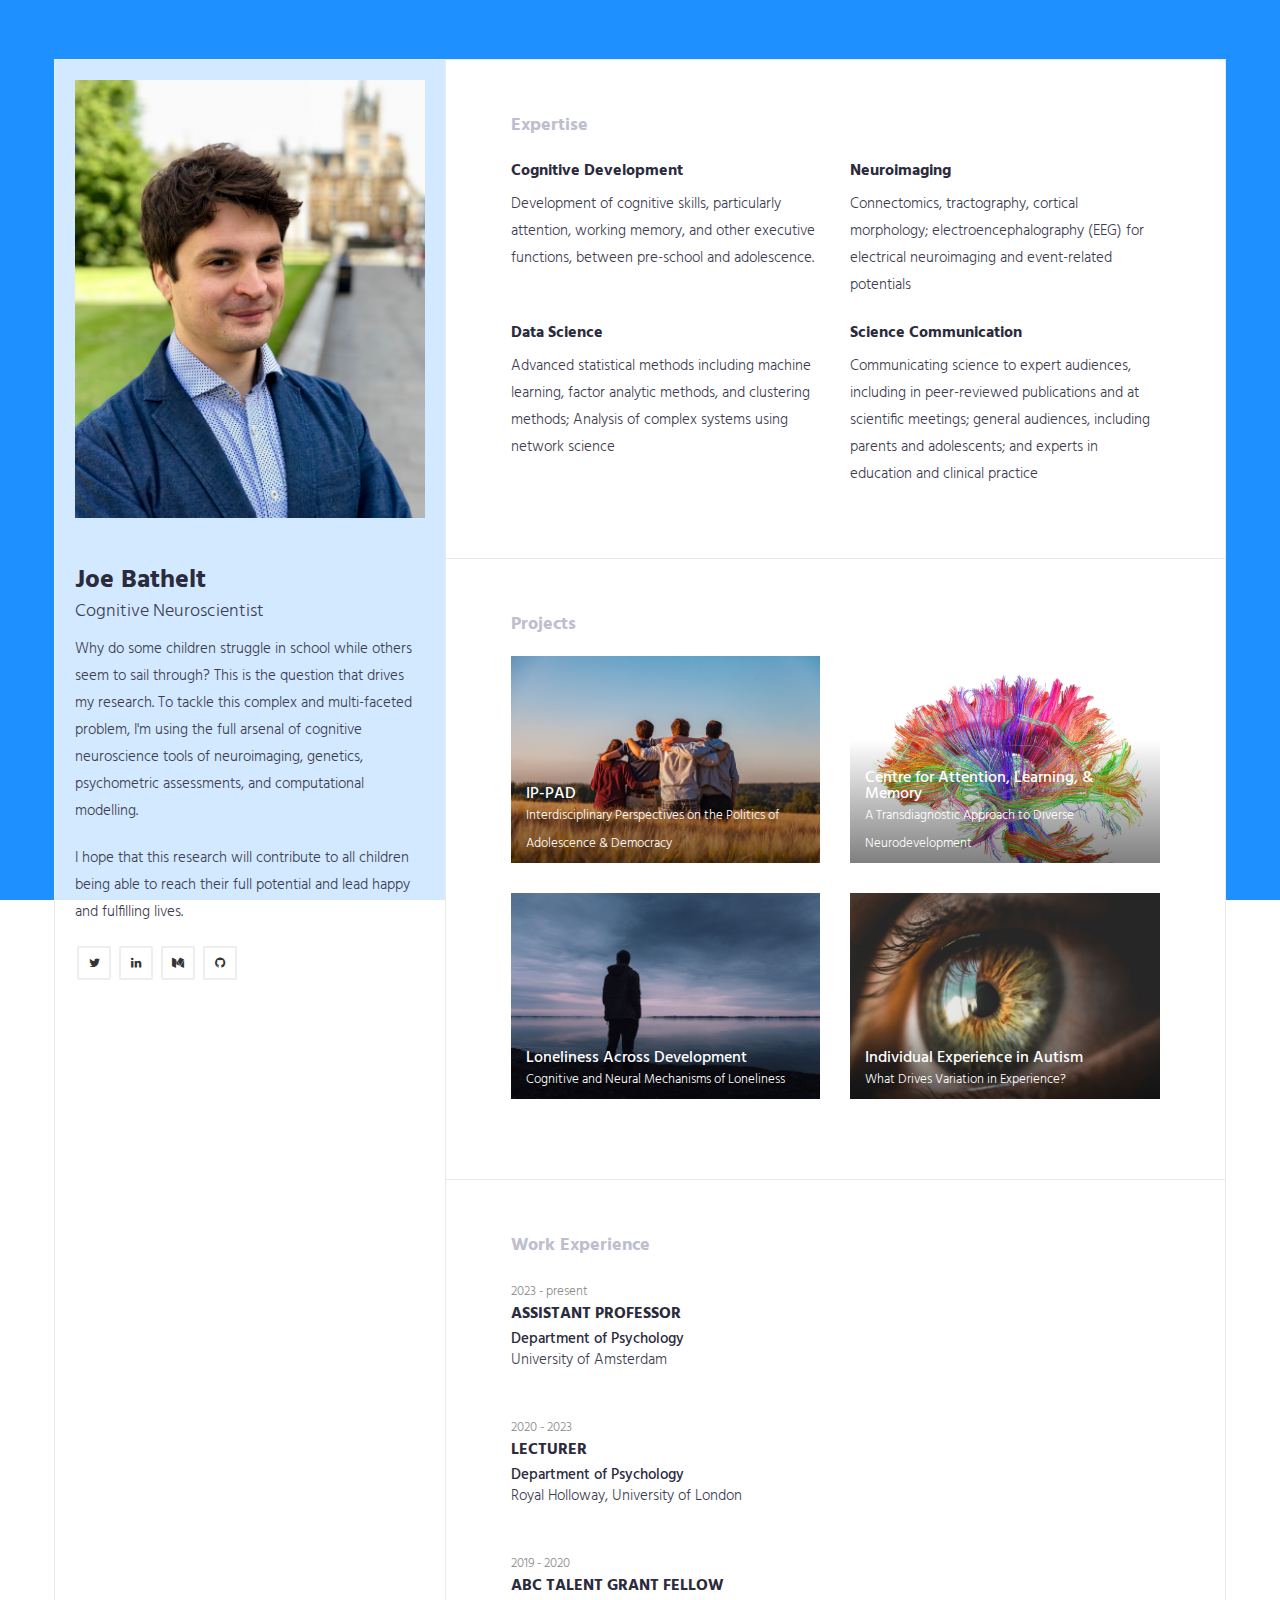
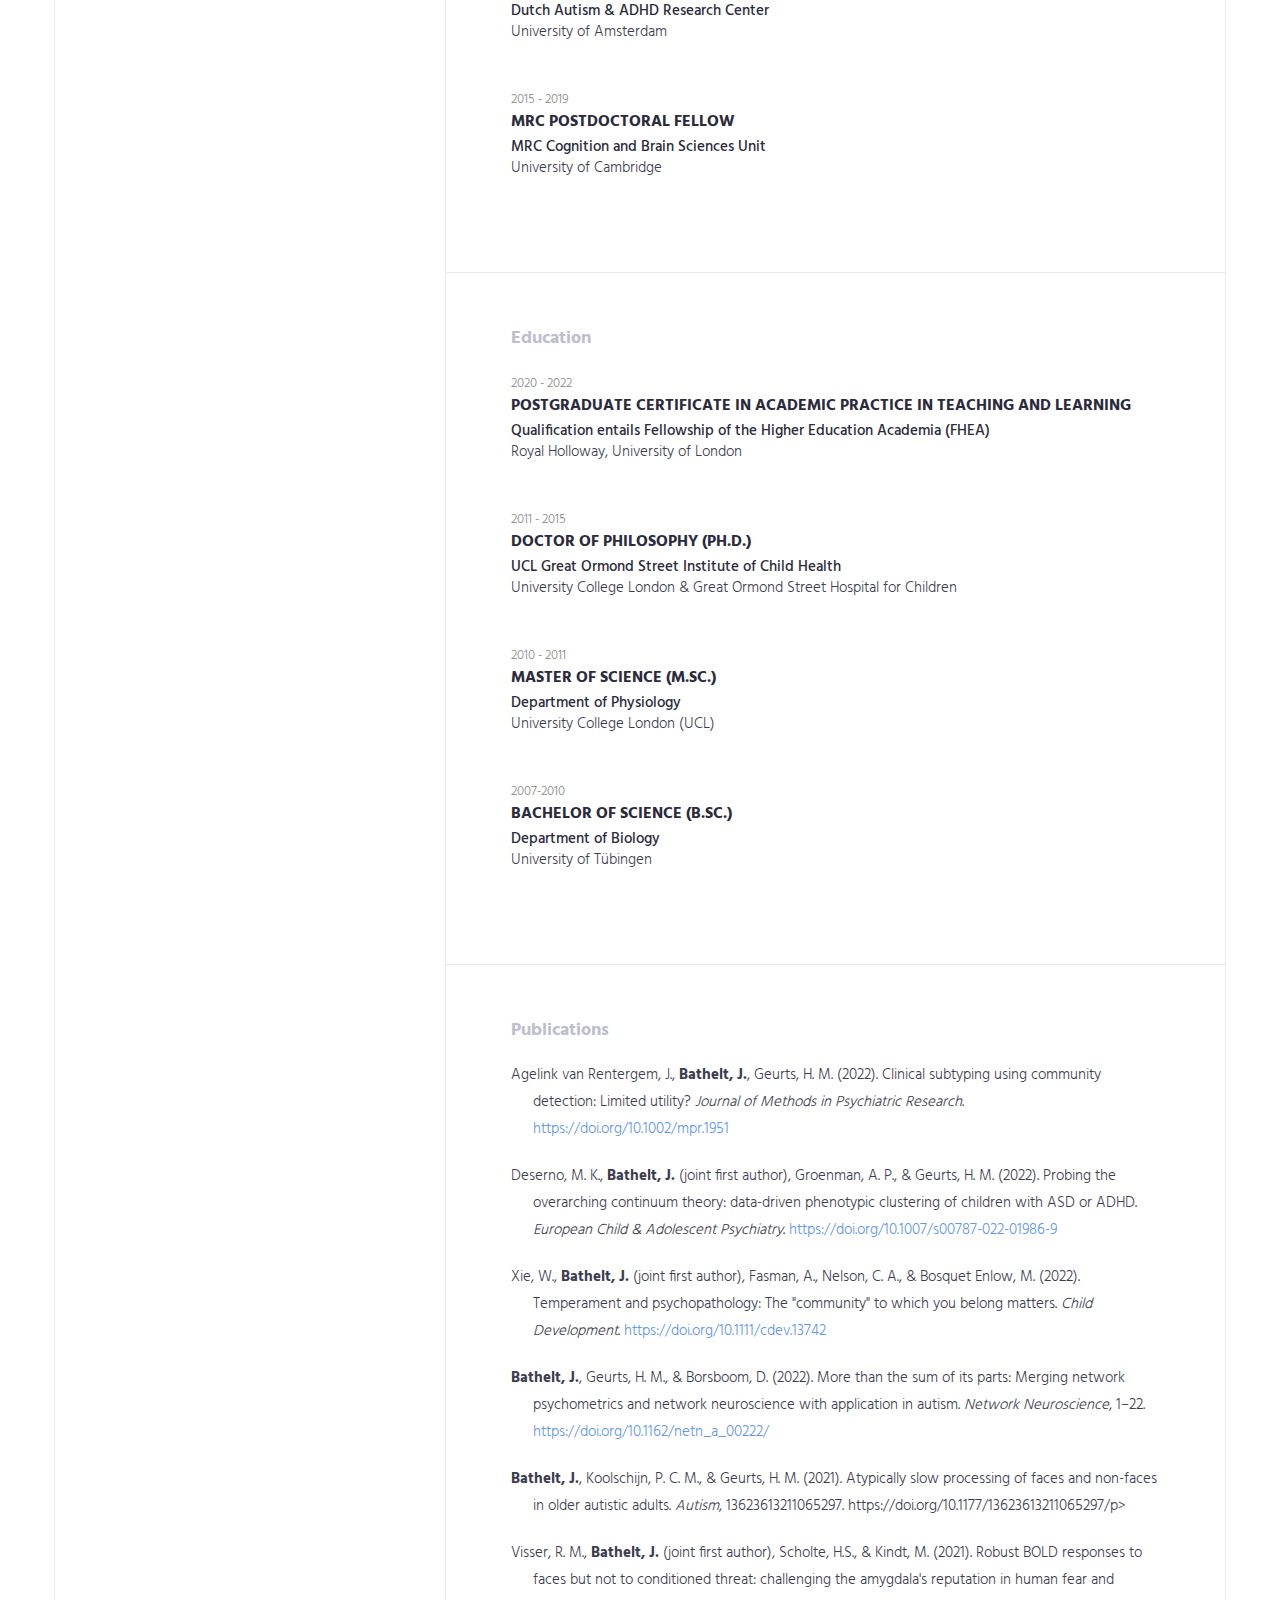
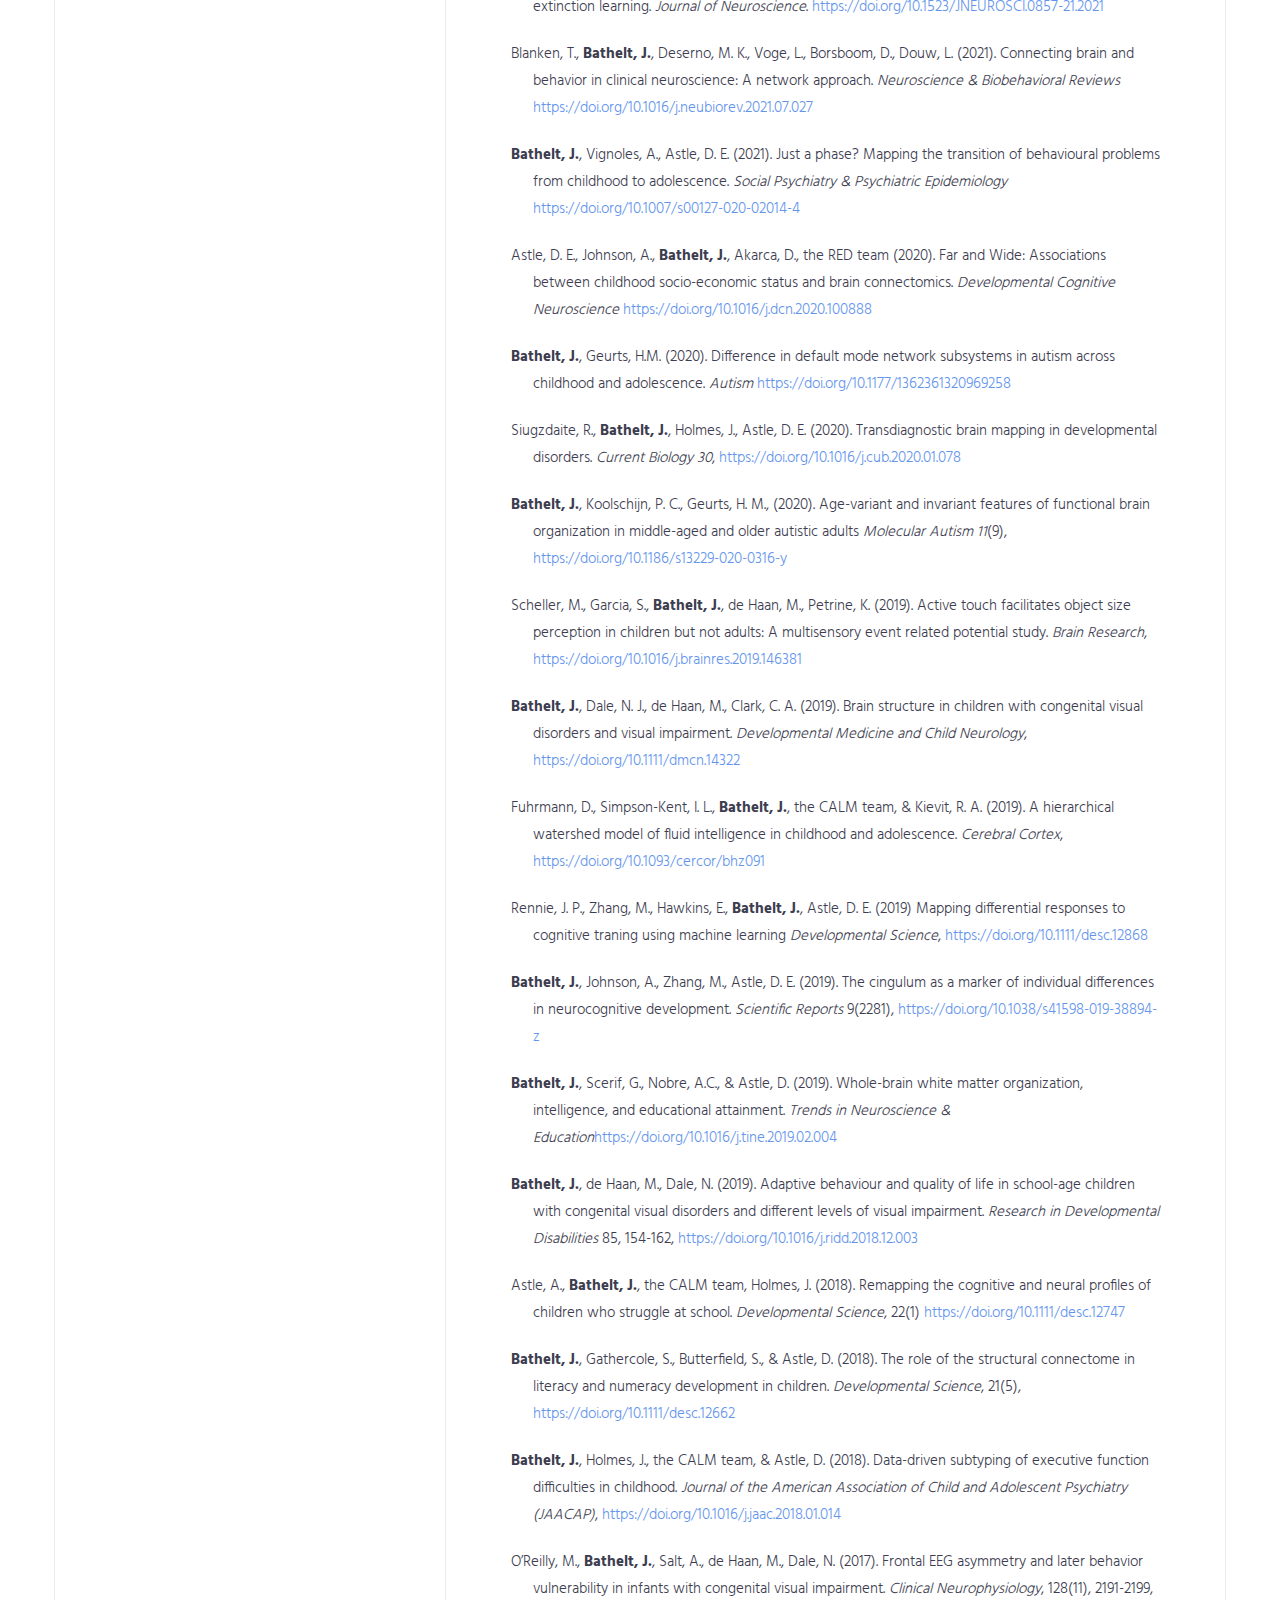
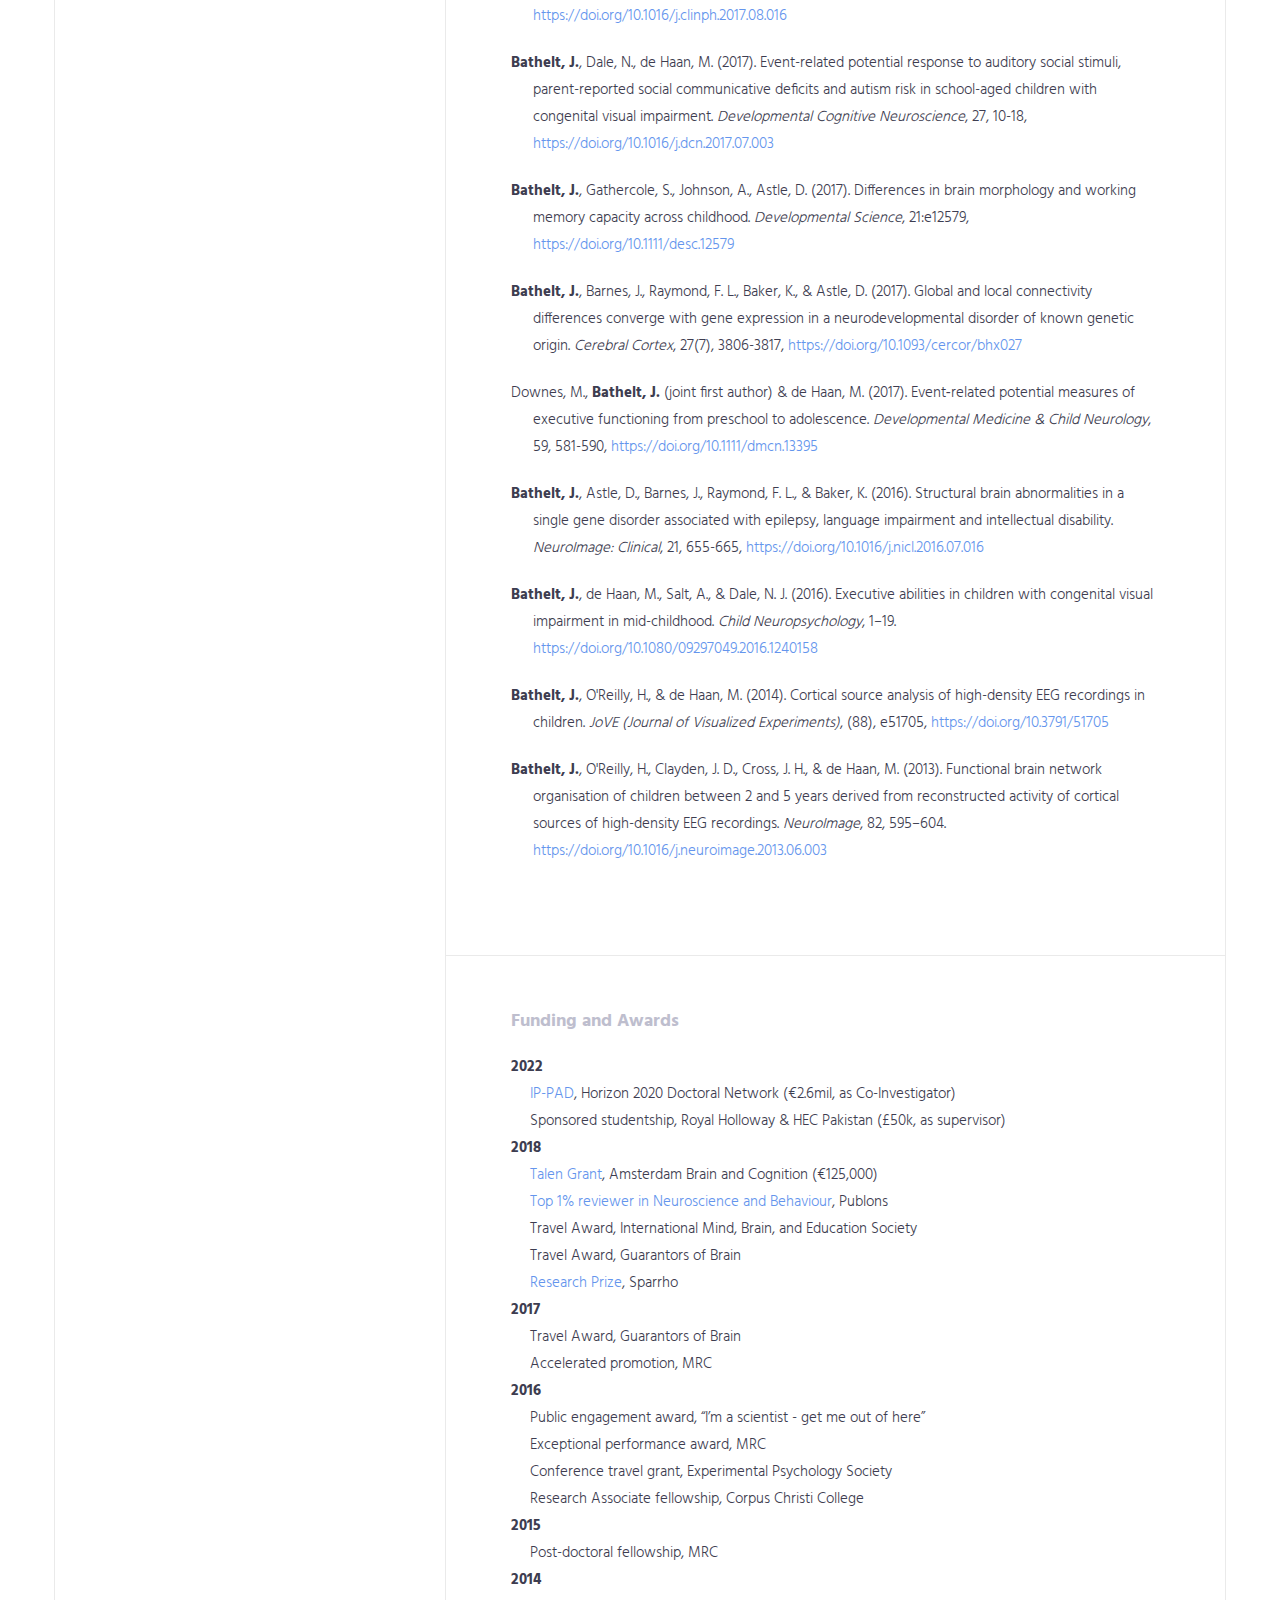
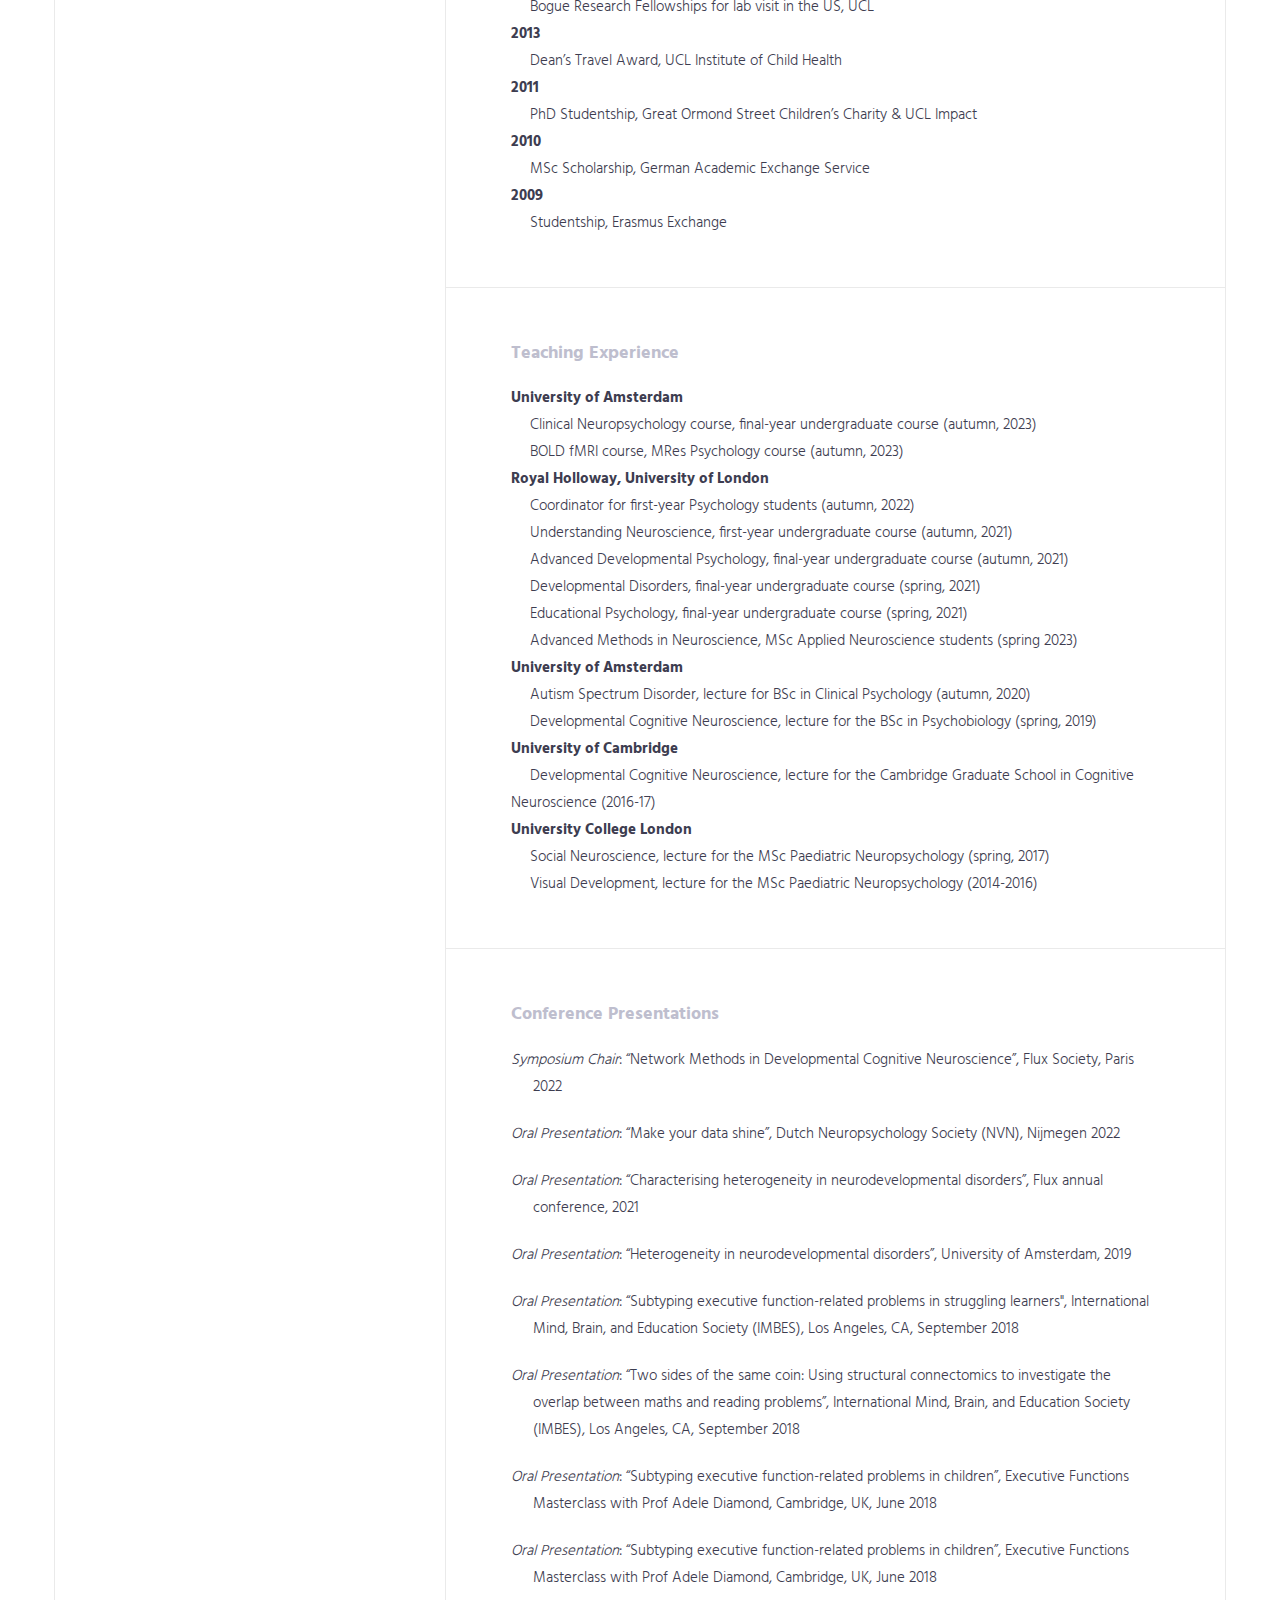
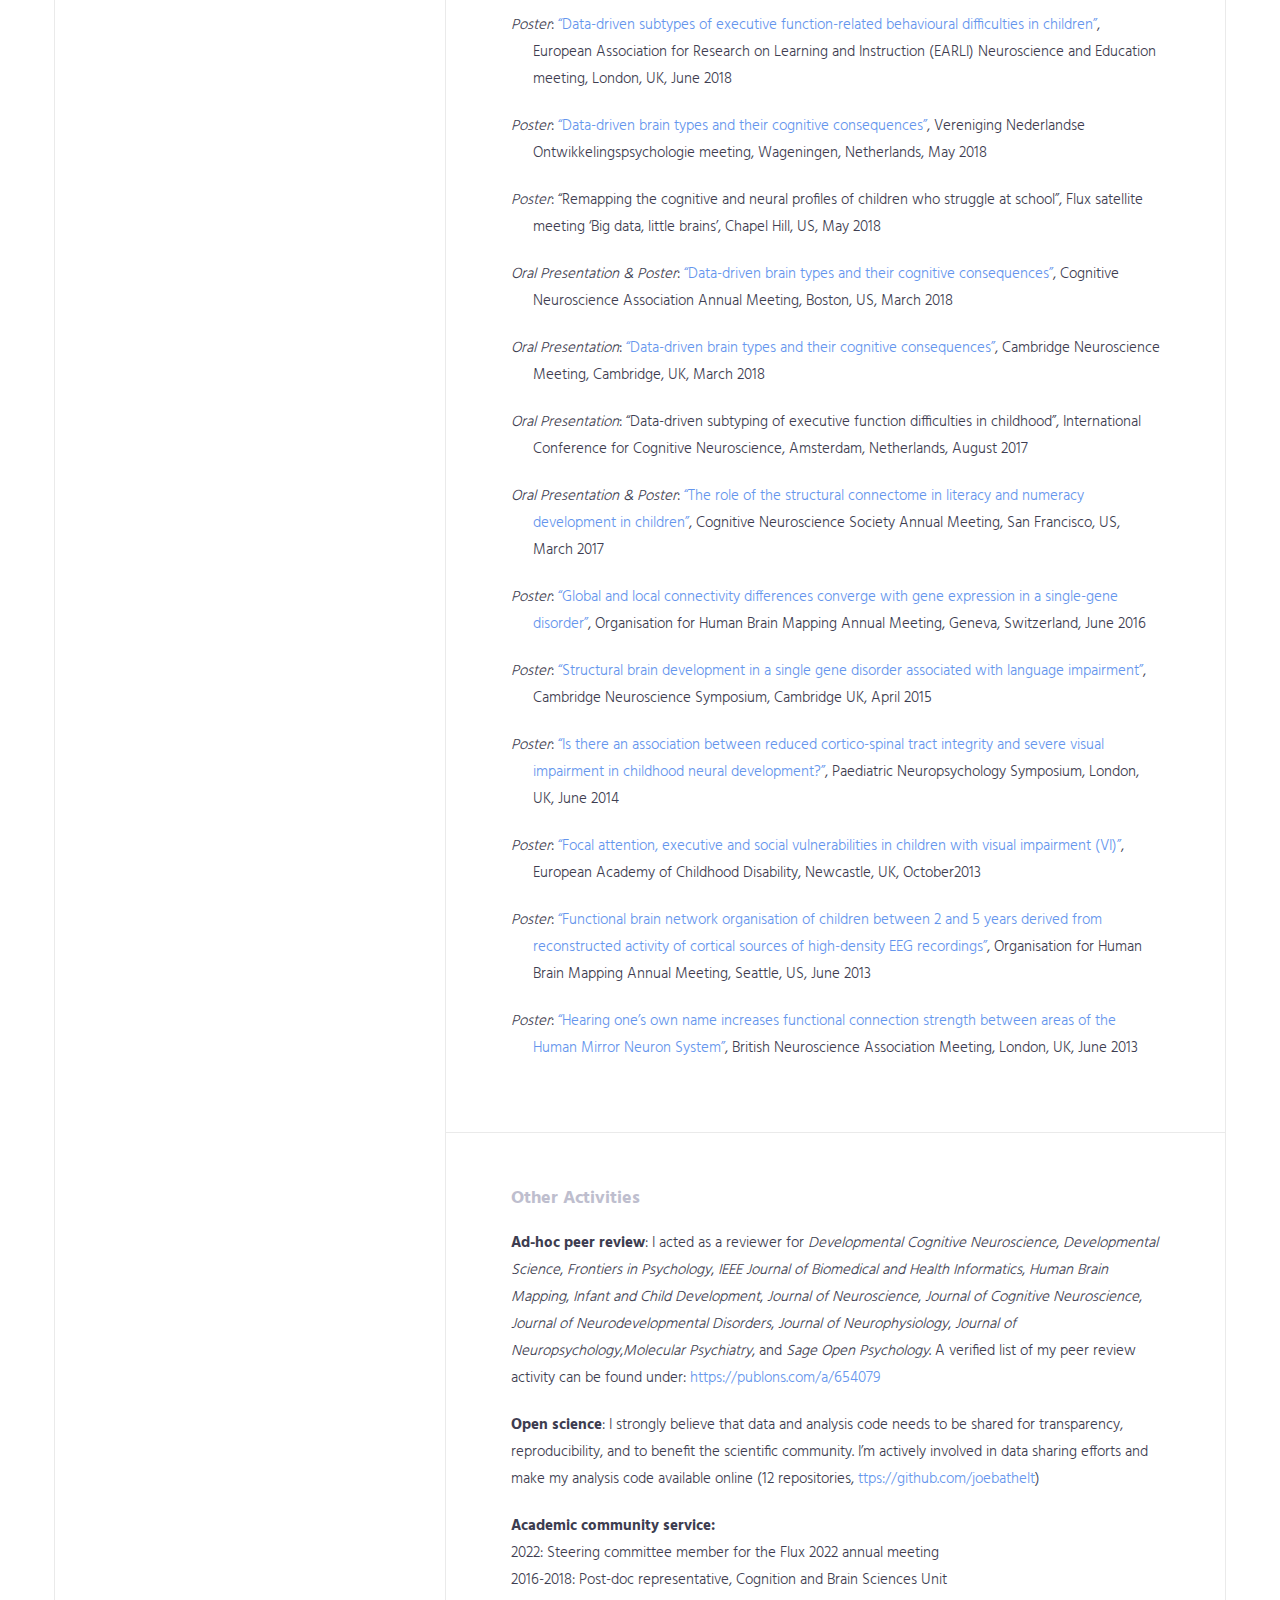
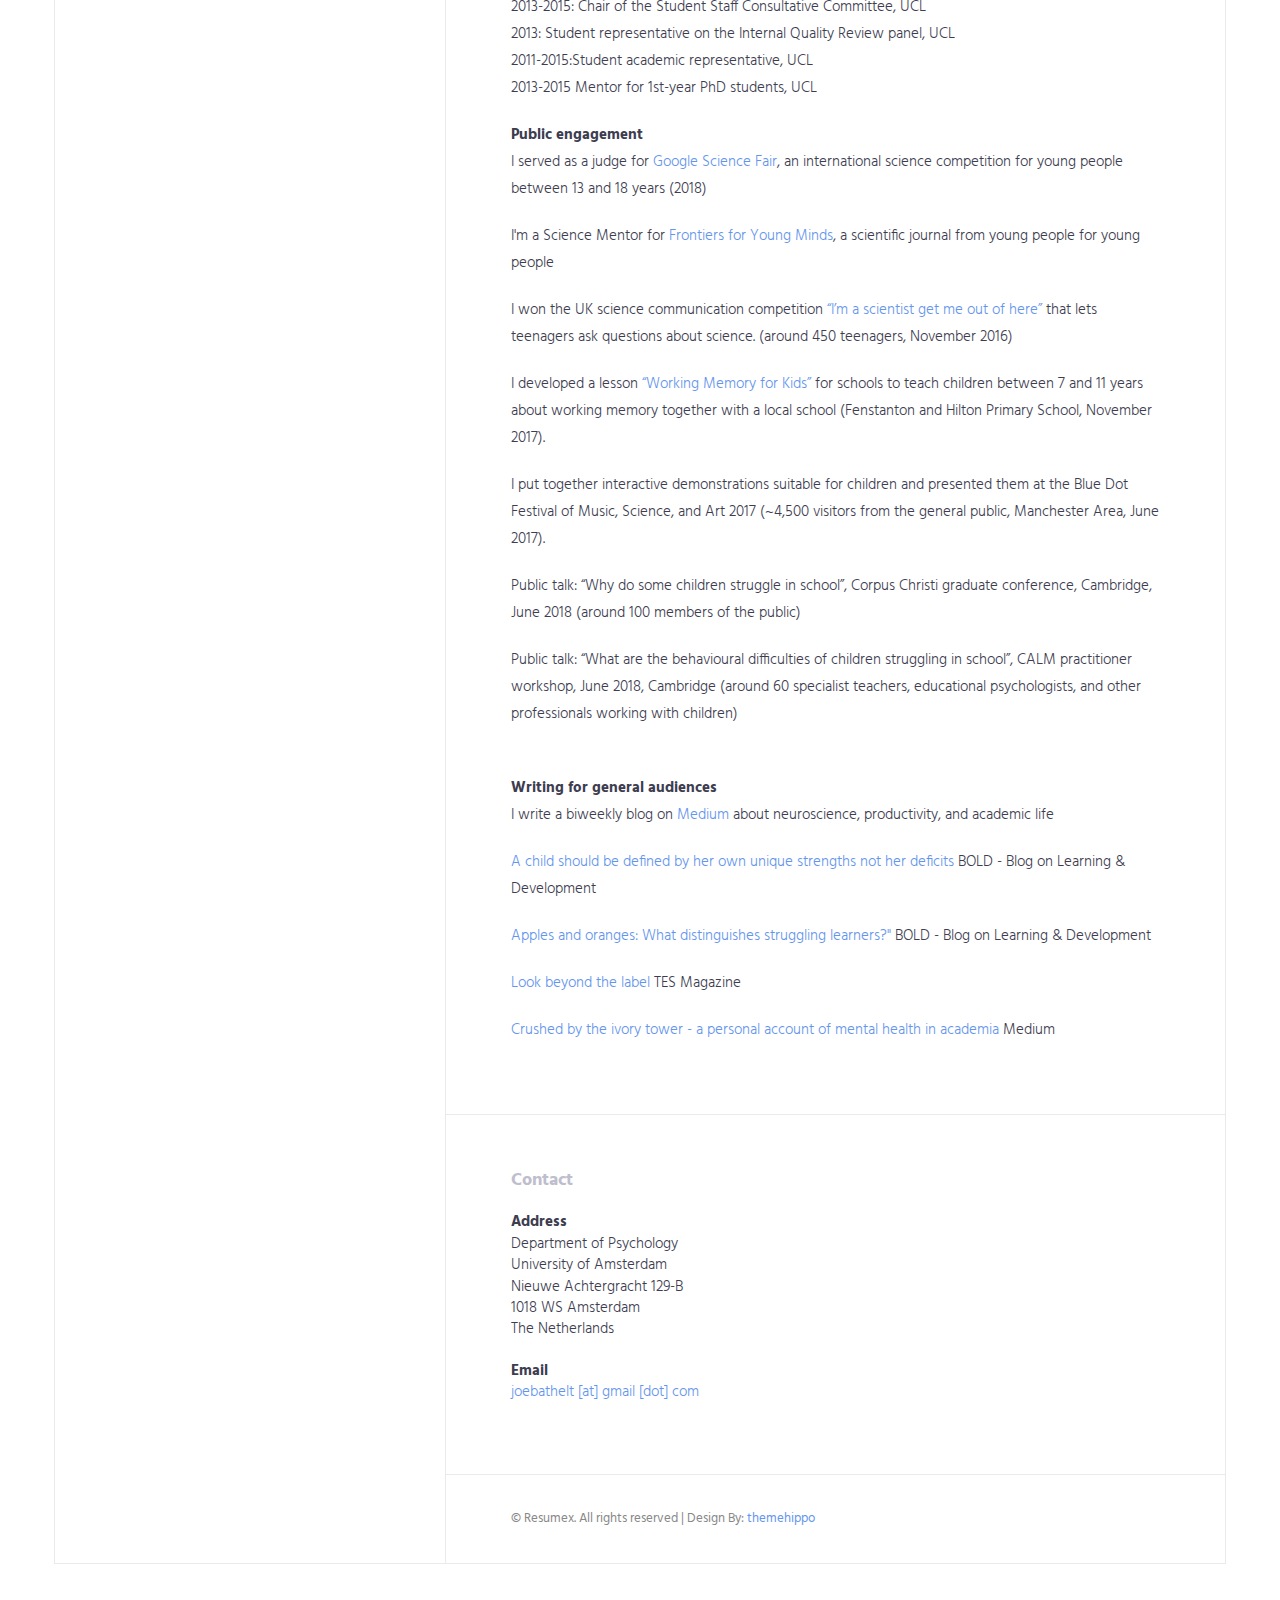
==== commit 2979db0a: "corrected typos" ====
--- a/index.html
+++ b/index.html
@@ -107,7 +107,7 @@
                     <h3>Neuroimaging</h3>
 
                     <p>
-                        Connectomics, Tractography, cortical morphology; electroencephalography (EEG) for electrical neuroimaging and event-related potentials
+                        Connectomics, tractography, cortical morphology; electroencephalography (EEG) for electrical neuroimaging and event-related potentials
                     </p>
                 </div>
             </div>
@@ -199,7 +199,7 @@
 
                     <div class="portfolio-info">
                         <h3>Individual Experience in Autism</h3>
-                        <small>What drives variation in experience?</small>
+                        <small>What Drives Variation in Experience?</small>
                     </div>
                     <!-- portfolio-info -->
                 </a>
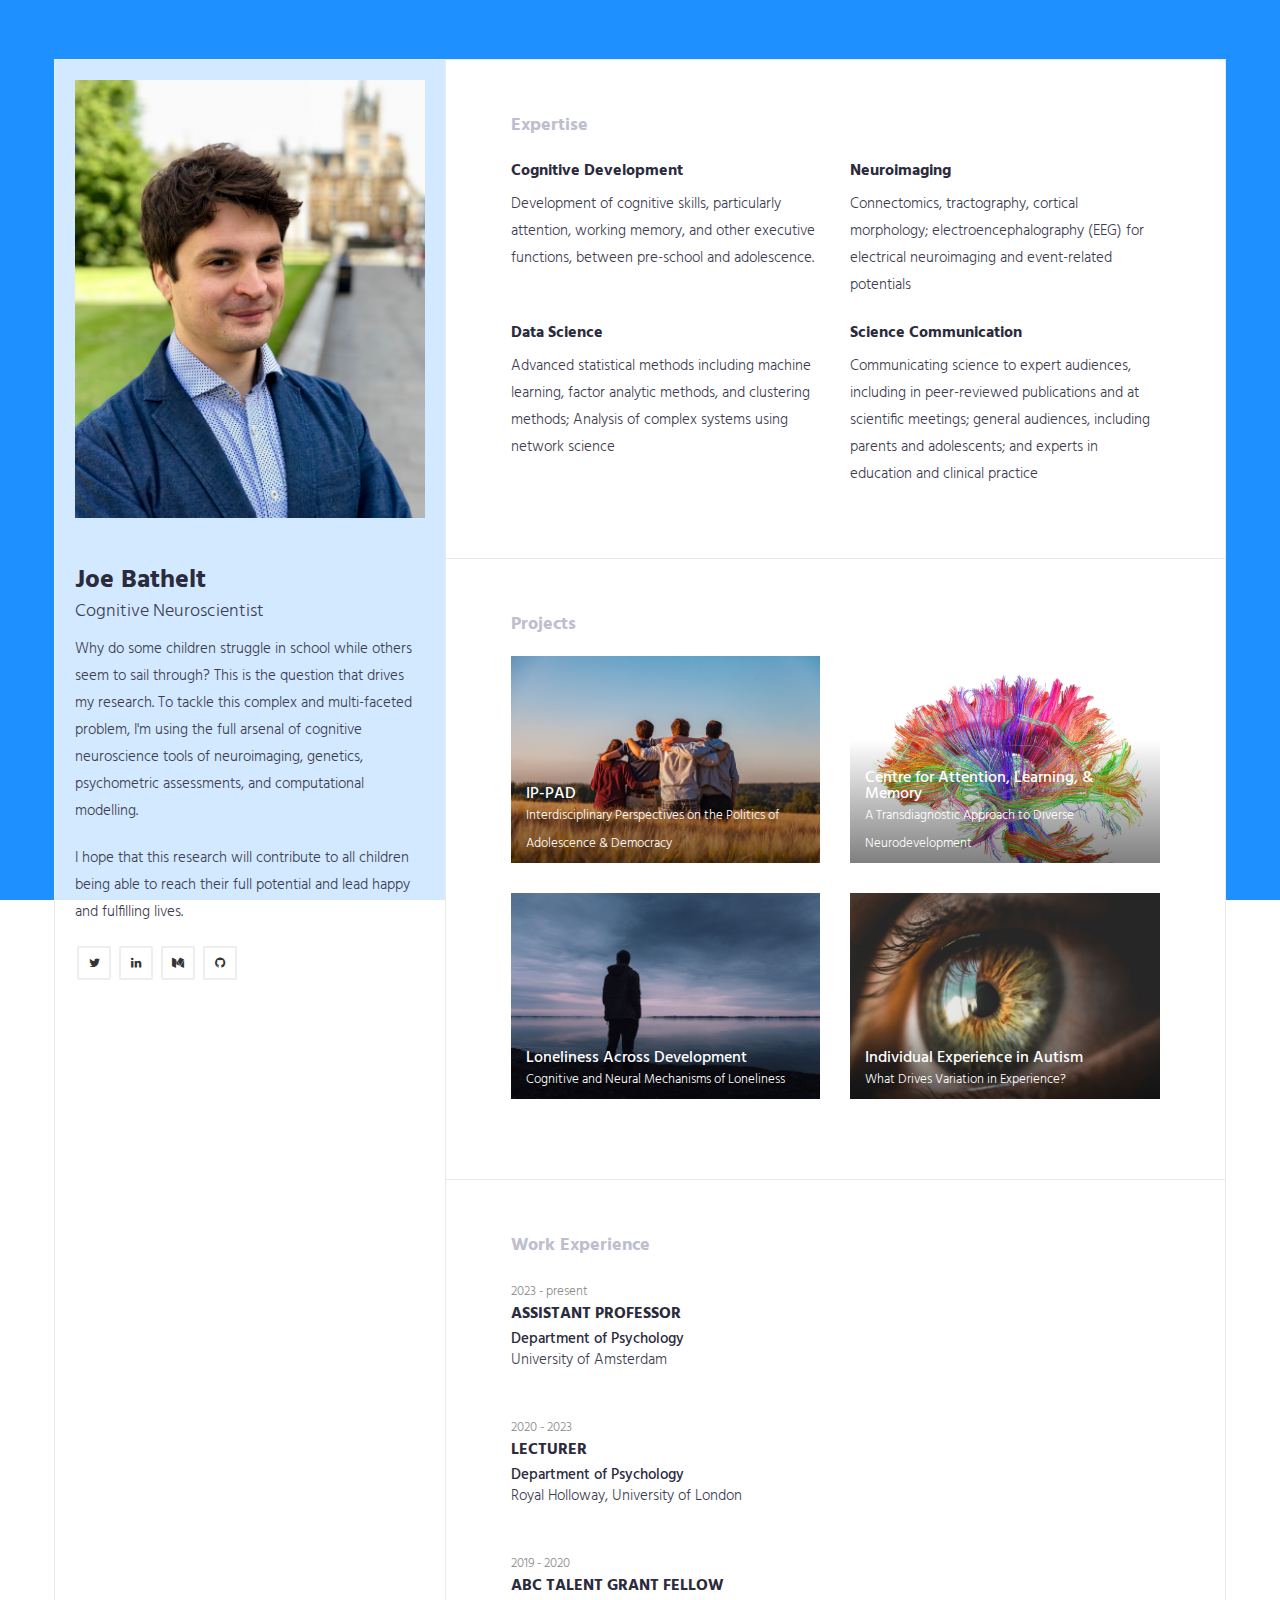
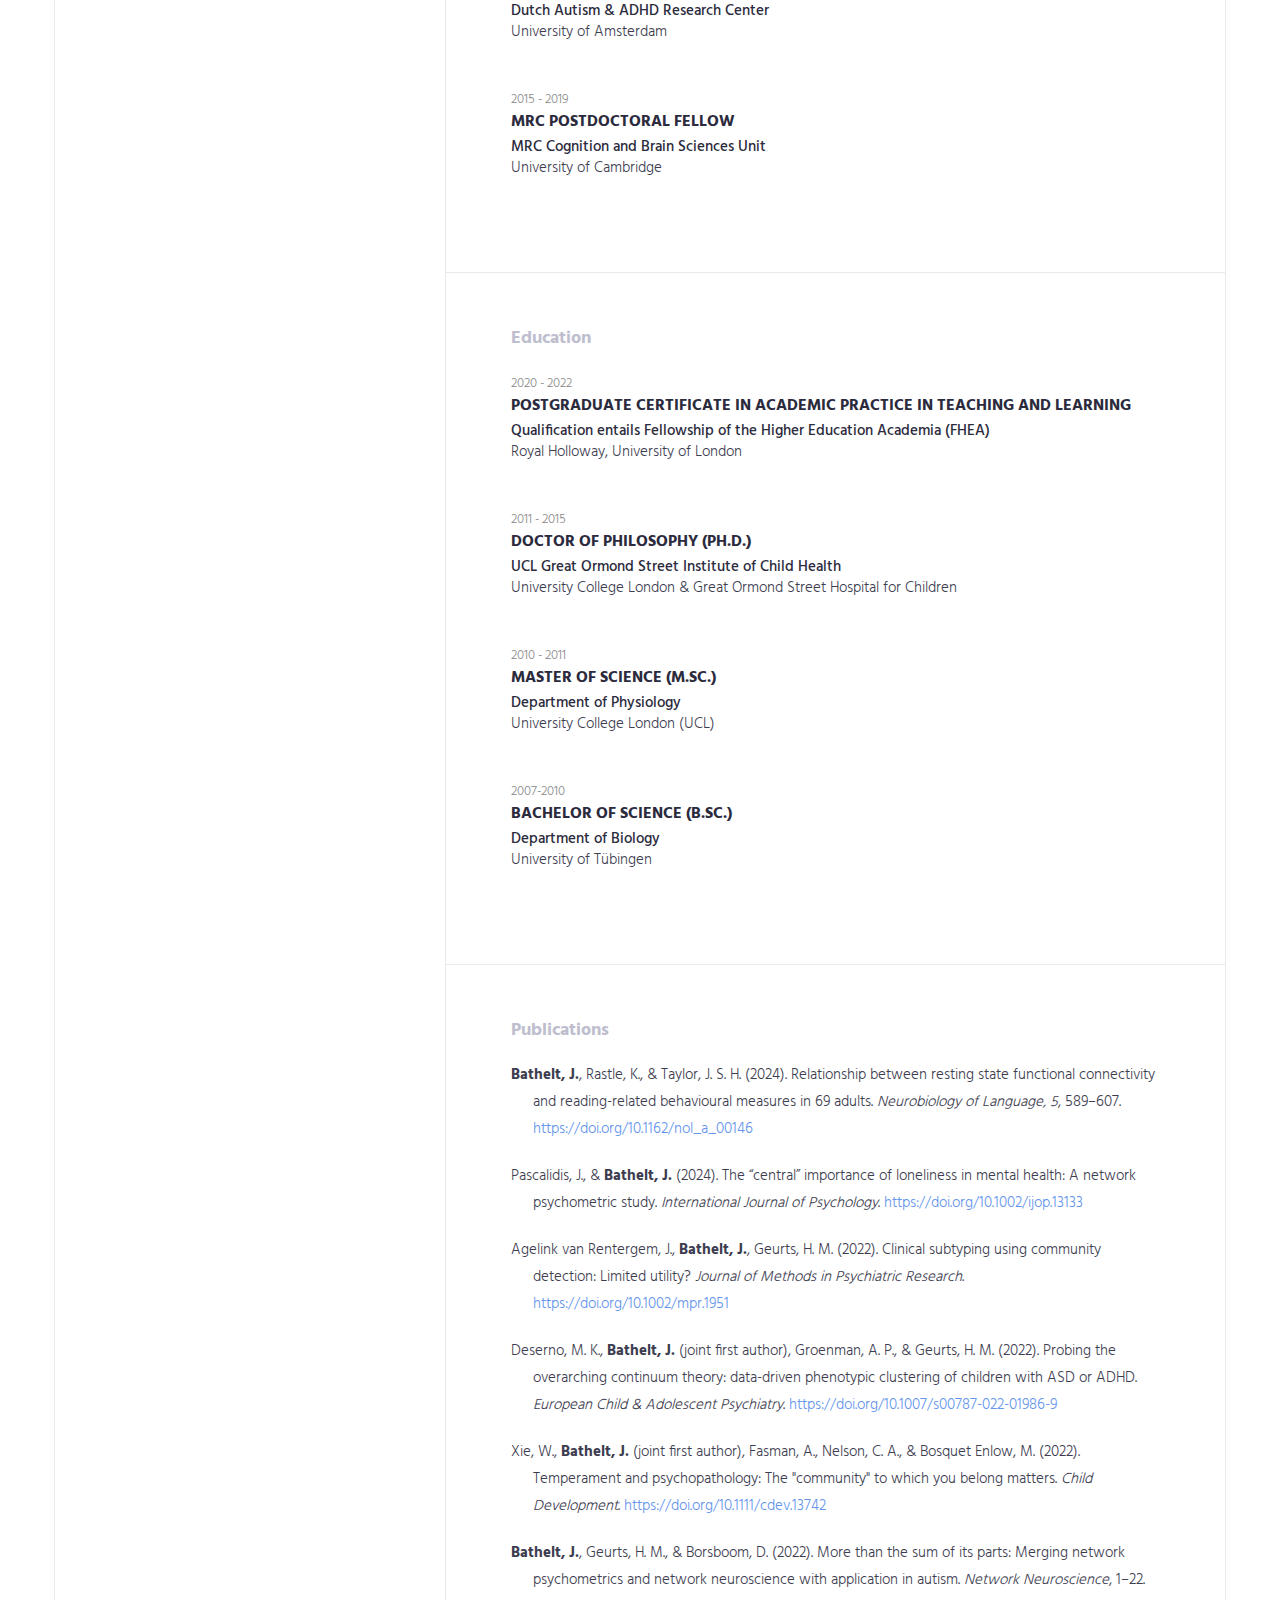
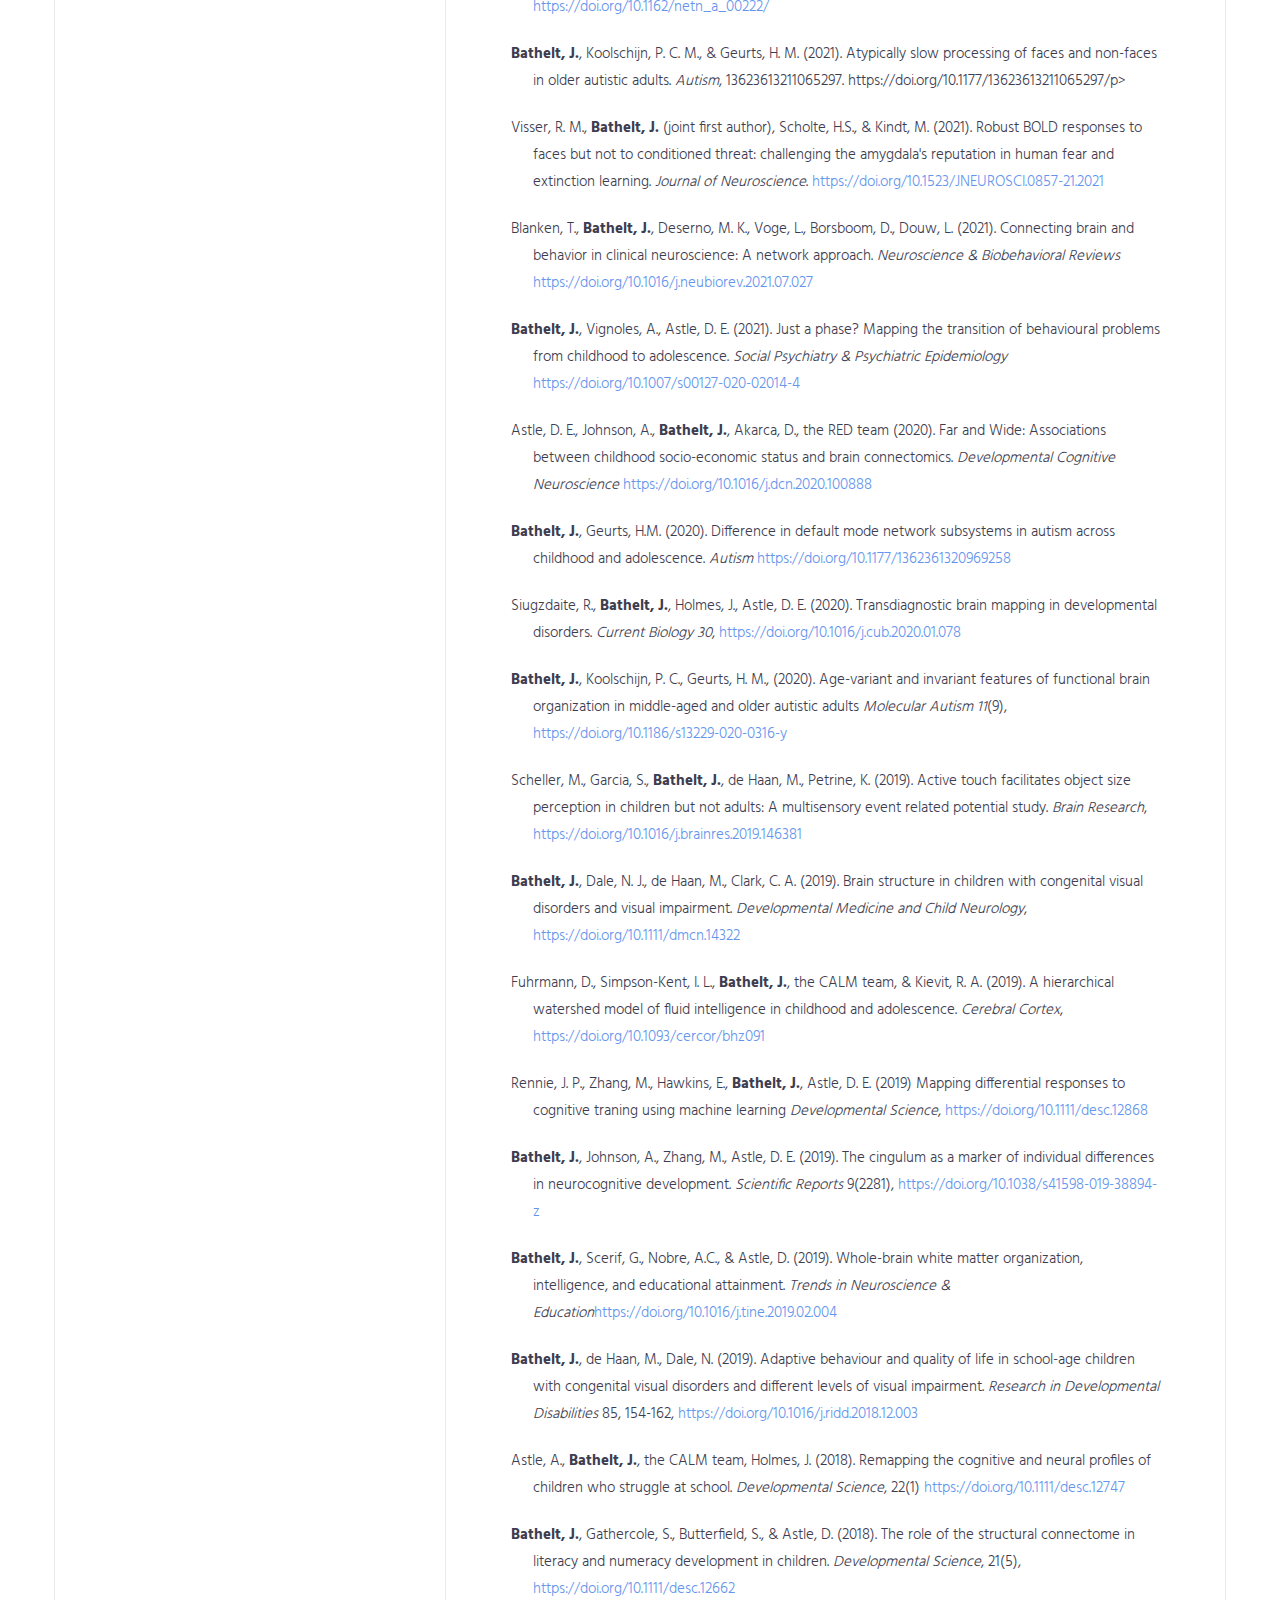
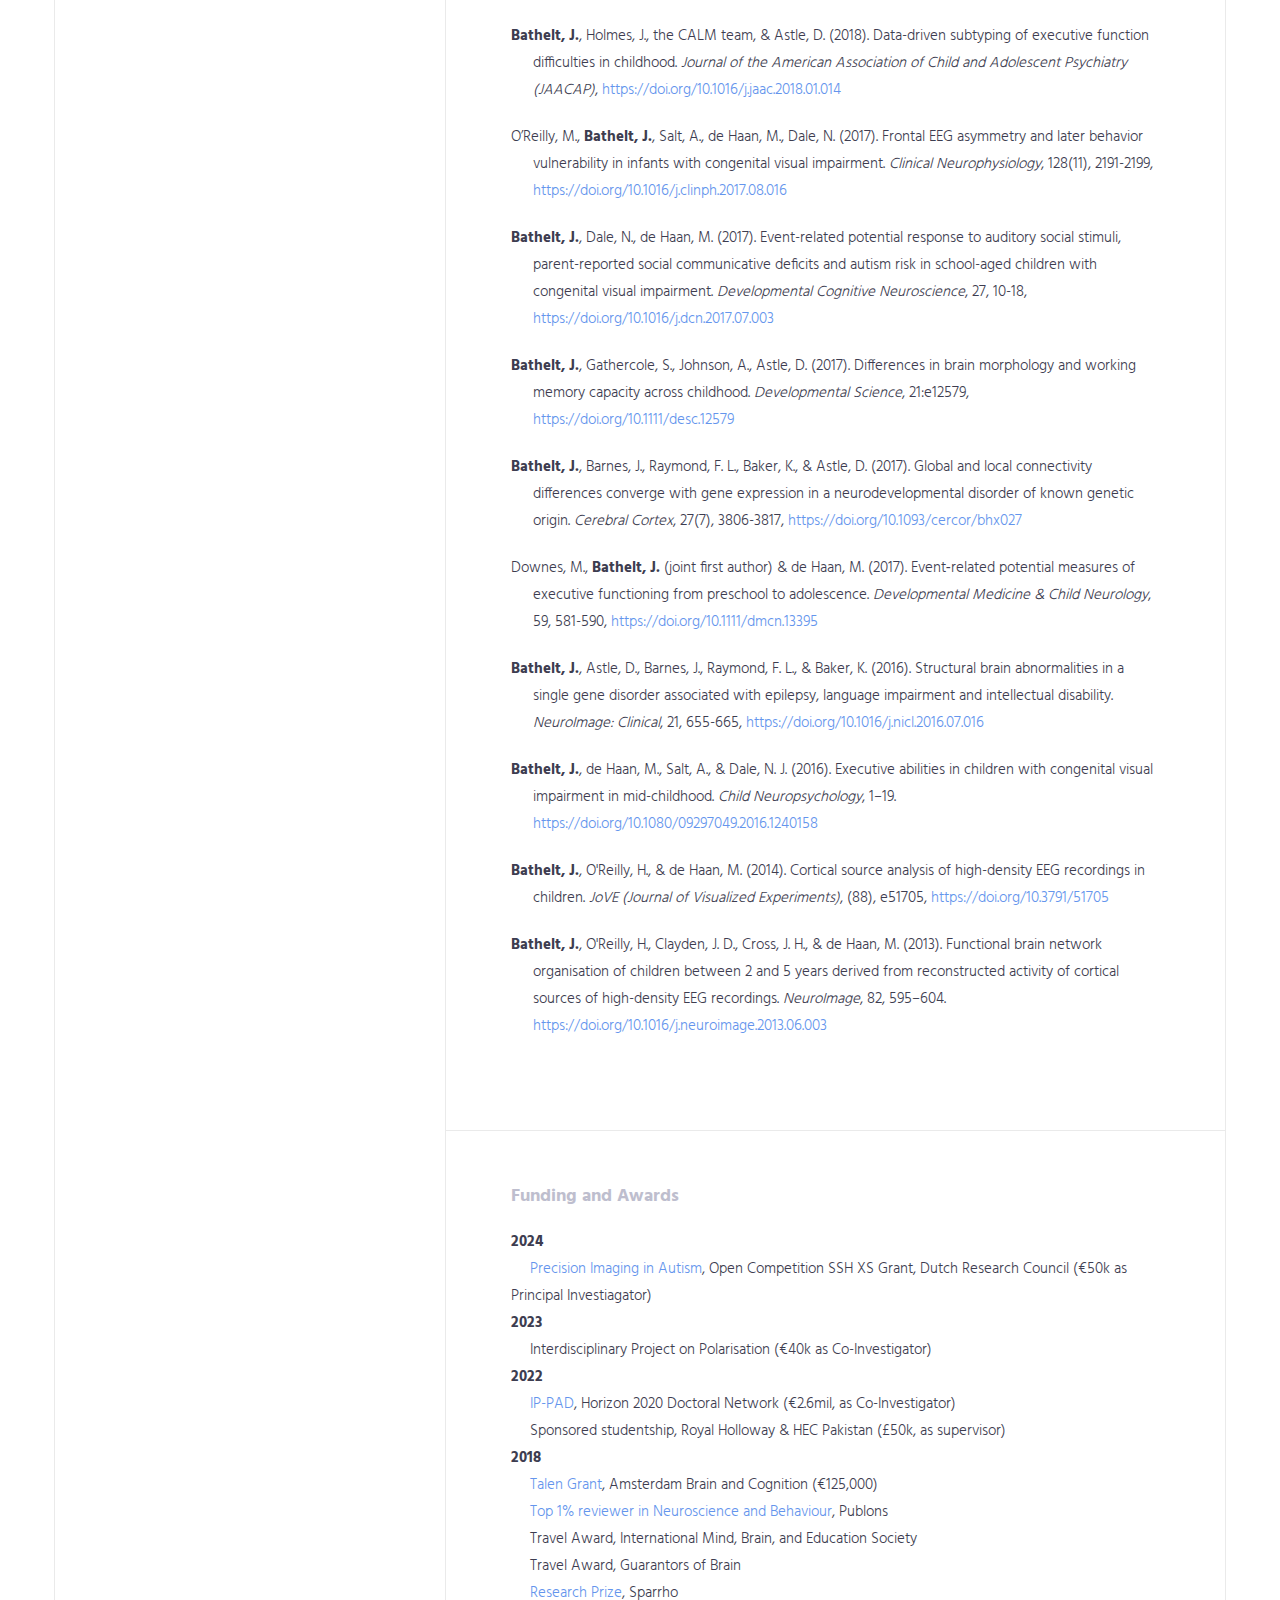
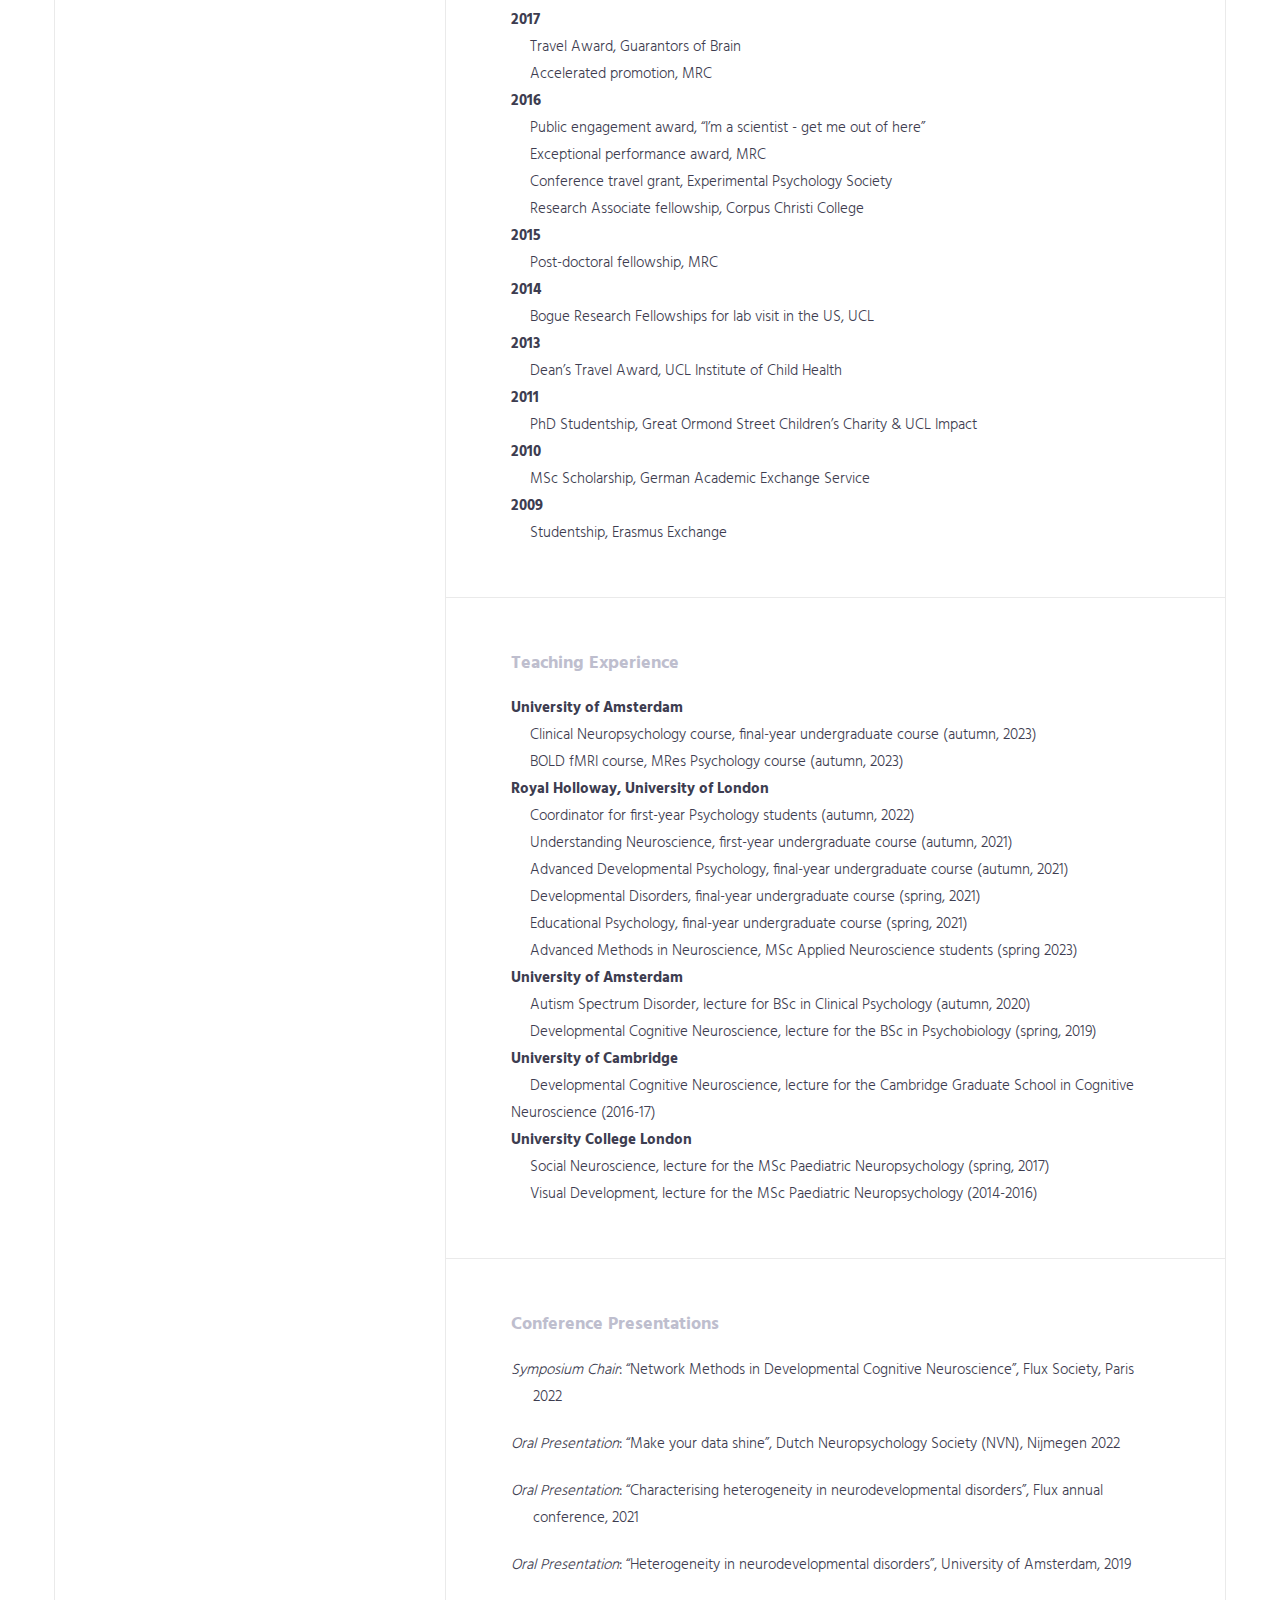
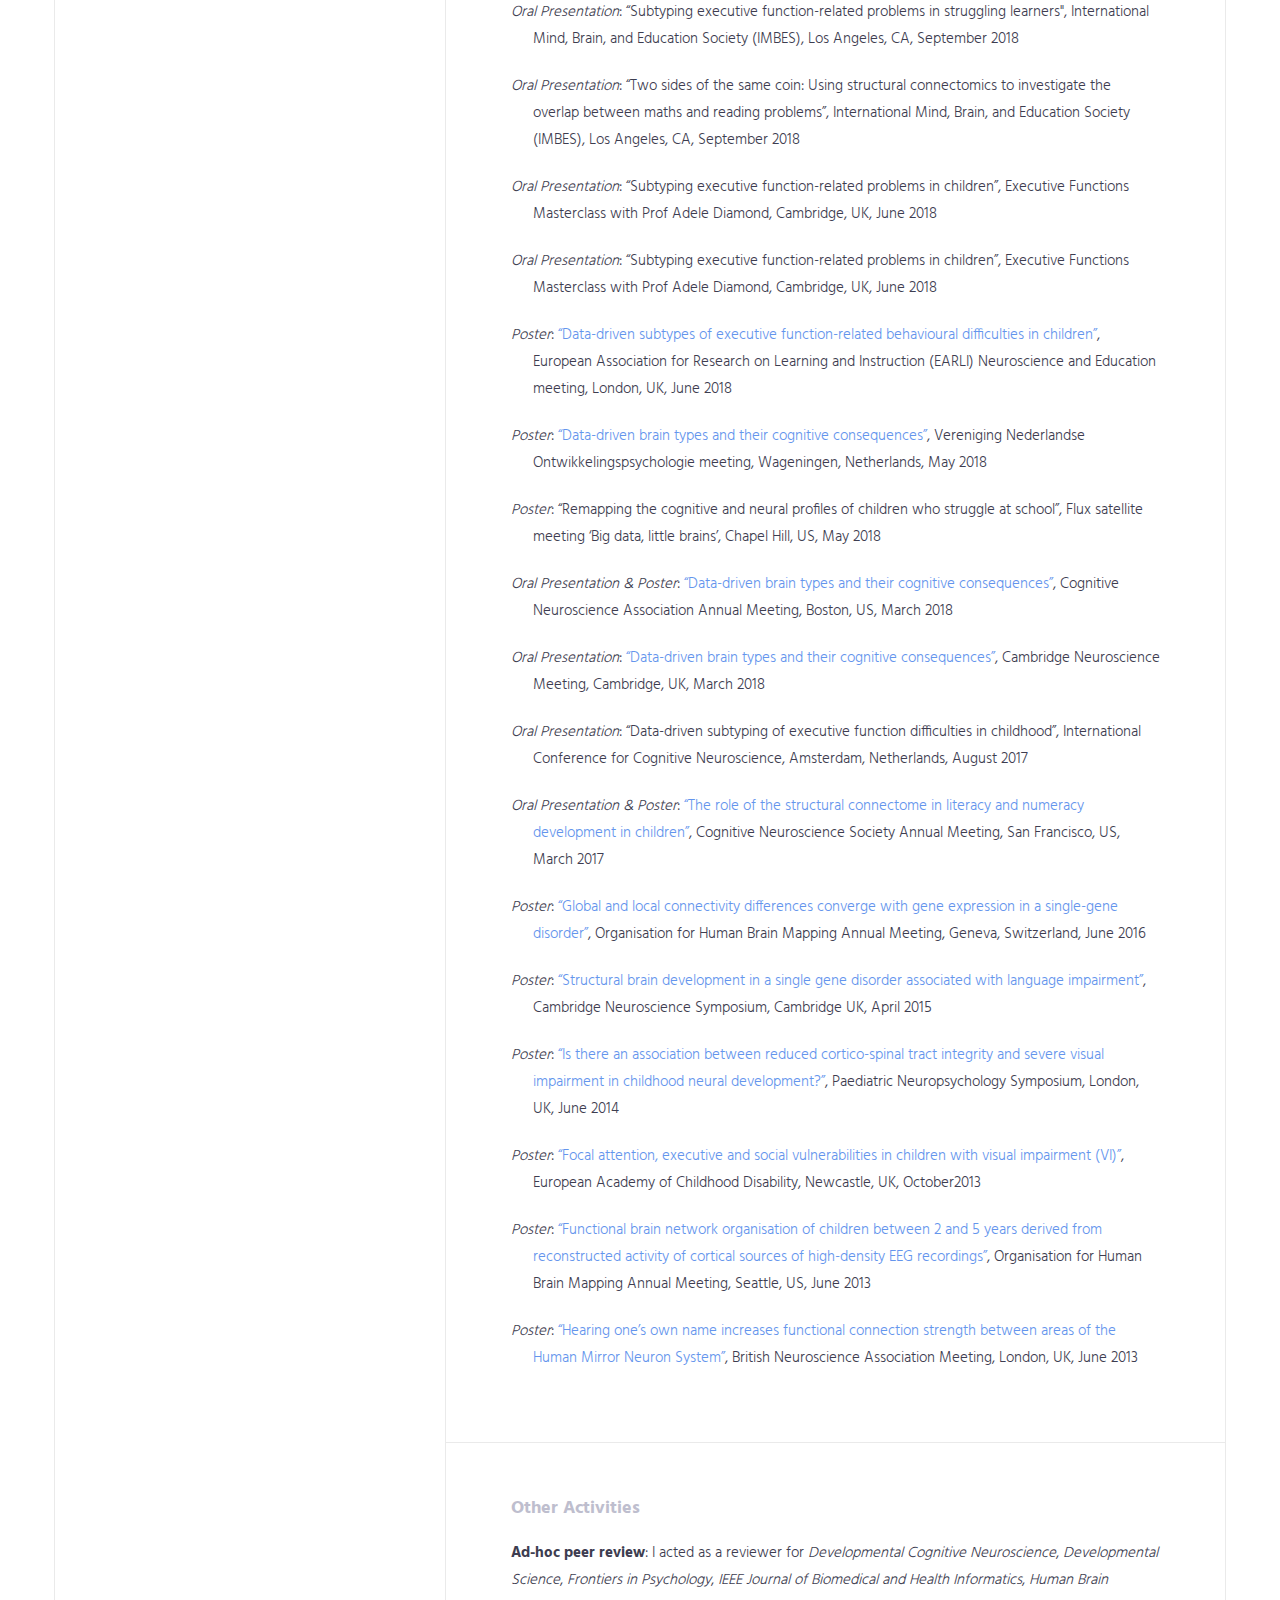
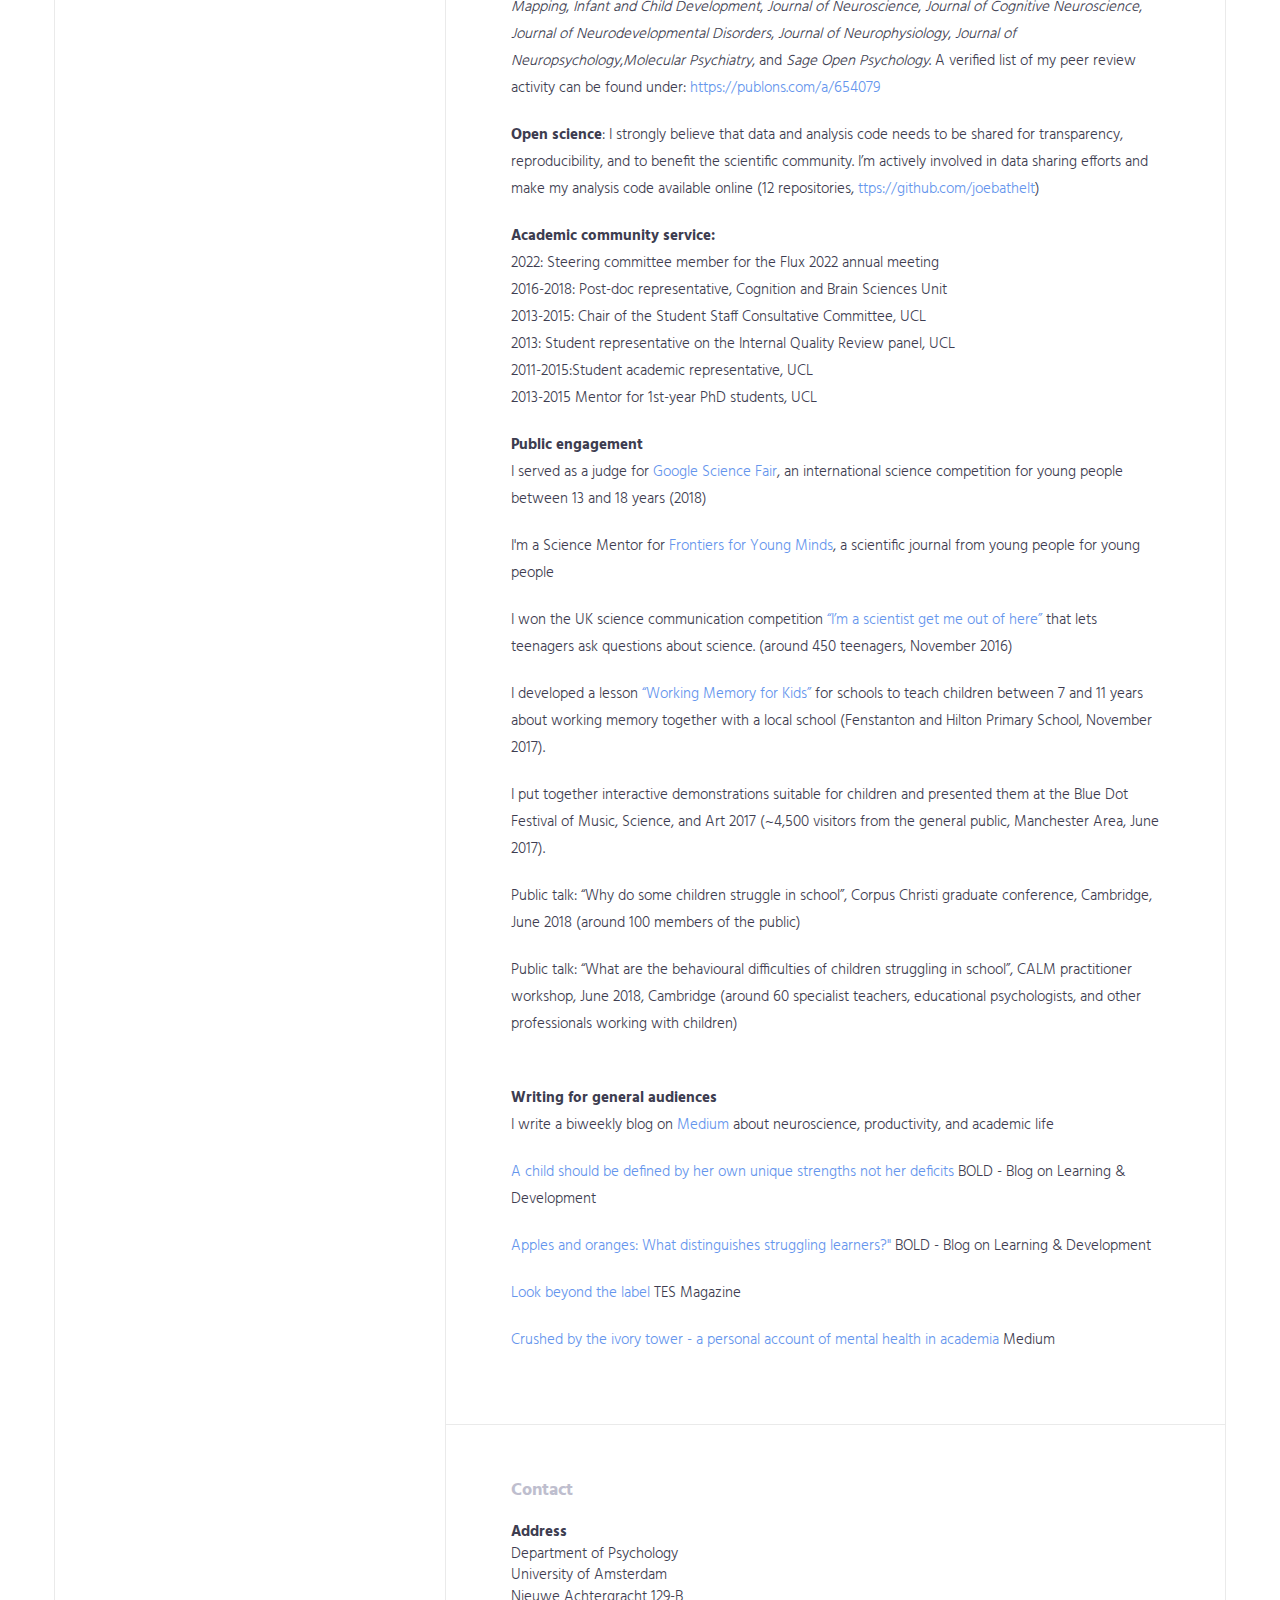
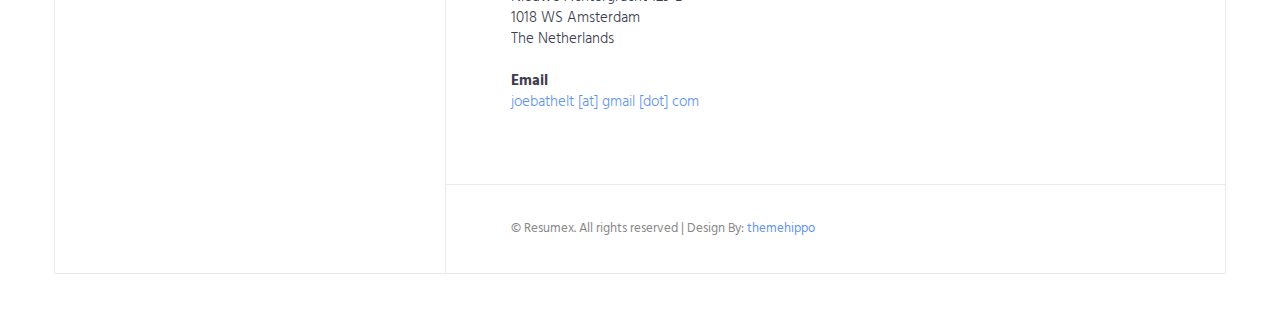
==== commit 3f1bde1d: "updated publications" ====
--- a/index.html
+++ b/index.html
@@ -178,7 +178,7 @@
                 <!-- .portfolio-item -->
             </div>
             <div class="col-md-6">
-                <a class="portfolio-item" href="">
+                <a class="portfolio-item" href="https://www.royalholloway.ac.uk/research-and-teaching/departments-and-schools/psychology/news/what-is-loneliness/">
                     <div class="portfolio-thumb">
                         <img src="img/loneliness.jpeg" alt="">
                     </div>
@@ -192,7 +192,7 @@
                 <!-- .portfolio-item -->
             </div>
             <div class="col-md-6">
-                <a class="portfolio-item" href="http://www.homepages.ucl.ac.uk/~ucbtjob/PersonalSite/Projects.html">
+                <a class="portfolio-item" href="">
                     <div class="portfolio-thumb">
                         <img src="img/eye.jpeg" alt="">
                     </div>
@@ -332,6 +332,9 @@
         <div class="row">
             <div class="col-md-12">
                 <div class="content-item">
+                    <p class="hangingindent"><b>Bathelt, J.</b>, Rastle, K., & Taylor, J. S. H. (2024). Relationship between resting state functional connectivity and reading-related behavioural measures in 69 adults. <i>Neurobiology of Language, 5</i>, 589–607. <a href=https://doi.org/10.1162/nol_a_00146>https://doi.org/10.1162/nol_a_00146</a></p>
+                    
+                    <p class="hangingindent">Pascalidis, J., & <b>Bathelt, J.</b> (2024). The “central” importance of loneliness in mental health: A network psychometric study. <i>International Journal of Psychology</i>. <a href=https://doi.org/10.1002/ijop.13133>https://doi.org/10.1002/ijop.13133</a></p>
 
                     <p class="hangingindent">Agelink van Rentergem, J., <b>Bathelt, J.</b>, Geurts, H. M. (2022). Clinical subtyping using community detection: Limited utility? <i>Journal of Methods in Psychiatric Research</i>. <a href="https://doi.org/10.1002/mpr.1951">https://doi.org/10.1002/mpr.1951</a></p>
 
@@ -416,6 +419,12 @@
         </div>
         <!-- .row -->
         <ul>
+        <ul><b>2024</b>
+            <li>&emsp; <a href="https://www.nwo.nl/en/researchprogrammes/open-competition-ssh/granted-projects">Precision Imaging in Autism</a>, Open Competition SSH XS Grant, Dutch Research Council (€50k as Principal Investiagator)</li>
+        </ul>
+        <ul><b>2023</b>
+            <li>&emsp; Interdisciplinary Project on Polarisation (€40k as Co-Investigator)</li>
+        </ul>
         <ul><b>2022</b>
             <li>&emsp; <a href="https://www.ippad.eu/">IP-PAD</a>, Horizon 2020 Doctoral Network (€2.6mil, as Co-Investigator)</li>
             <li>&emsp; Sponsored studentship, Royal Holloway & HEC Pakistan (£50k, as supervisor)</li>
